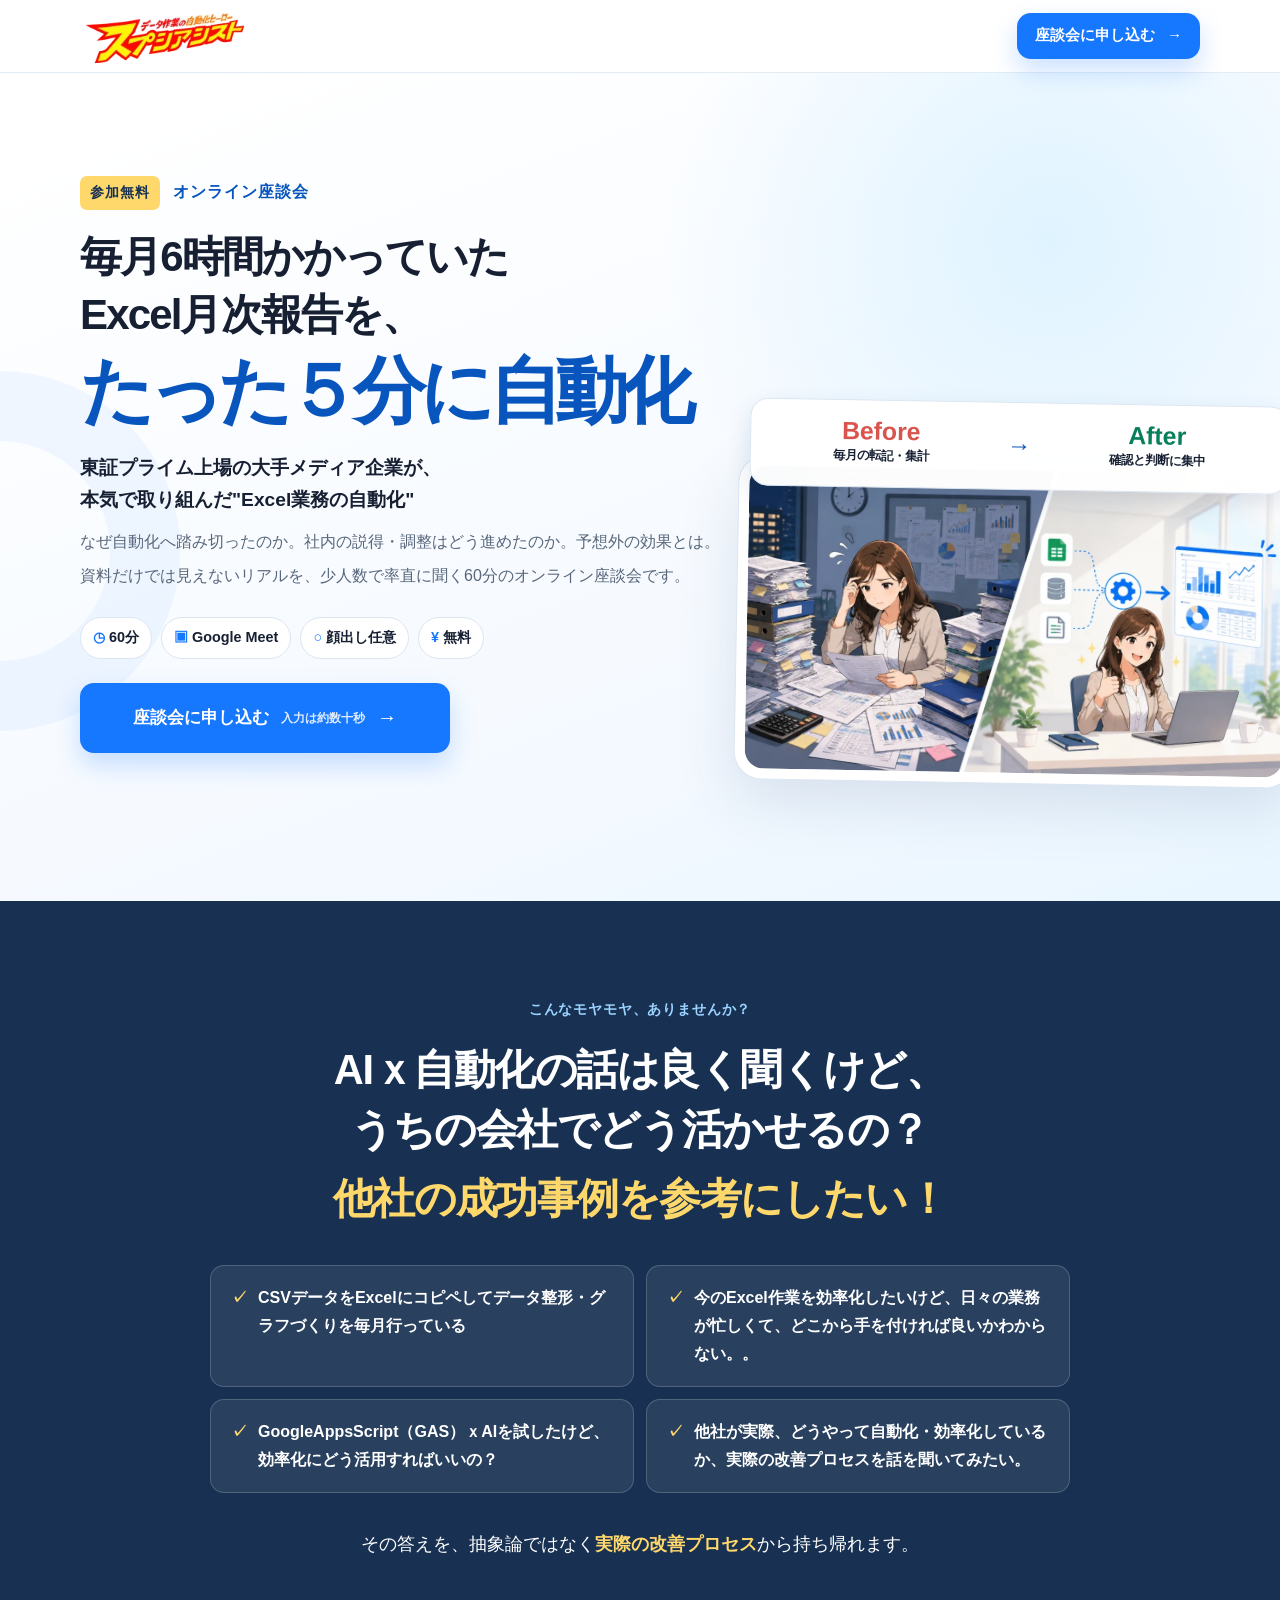
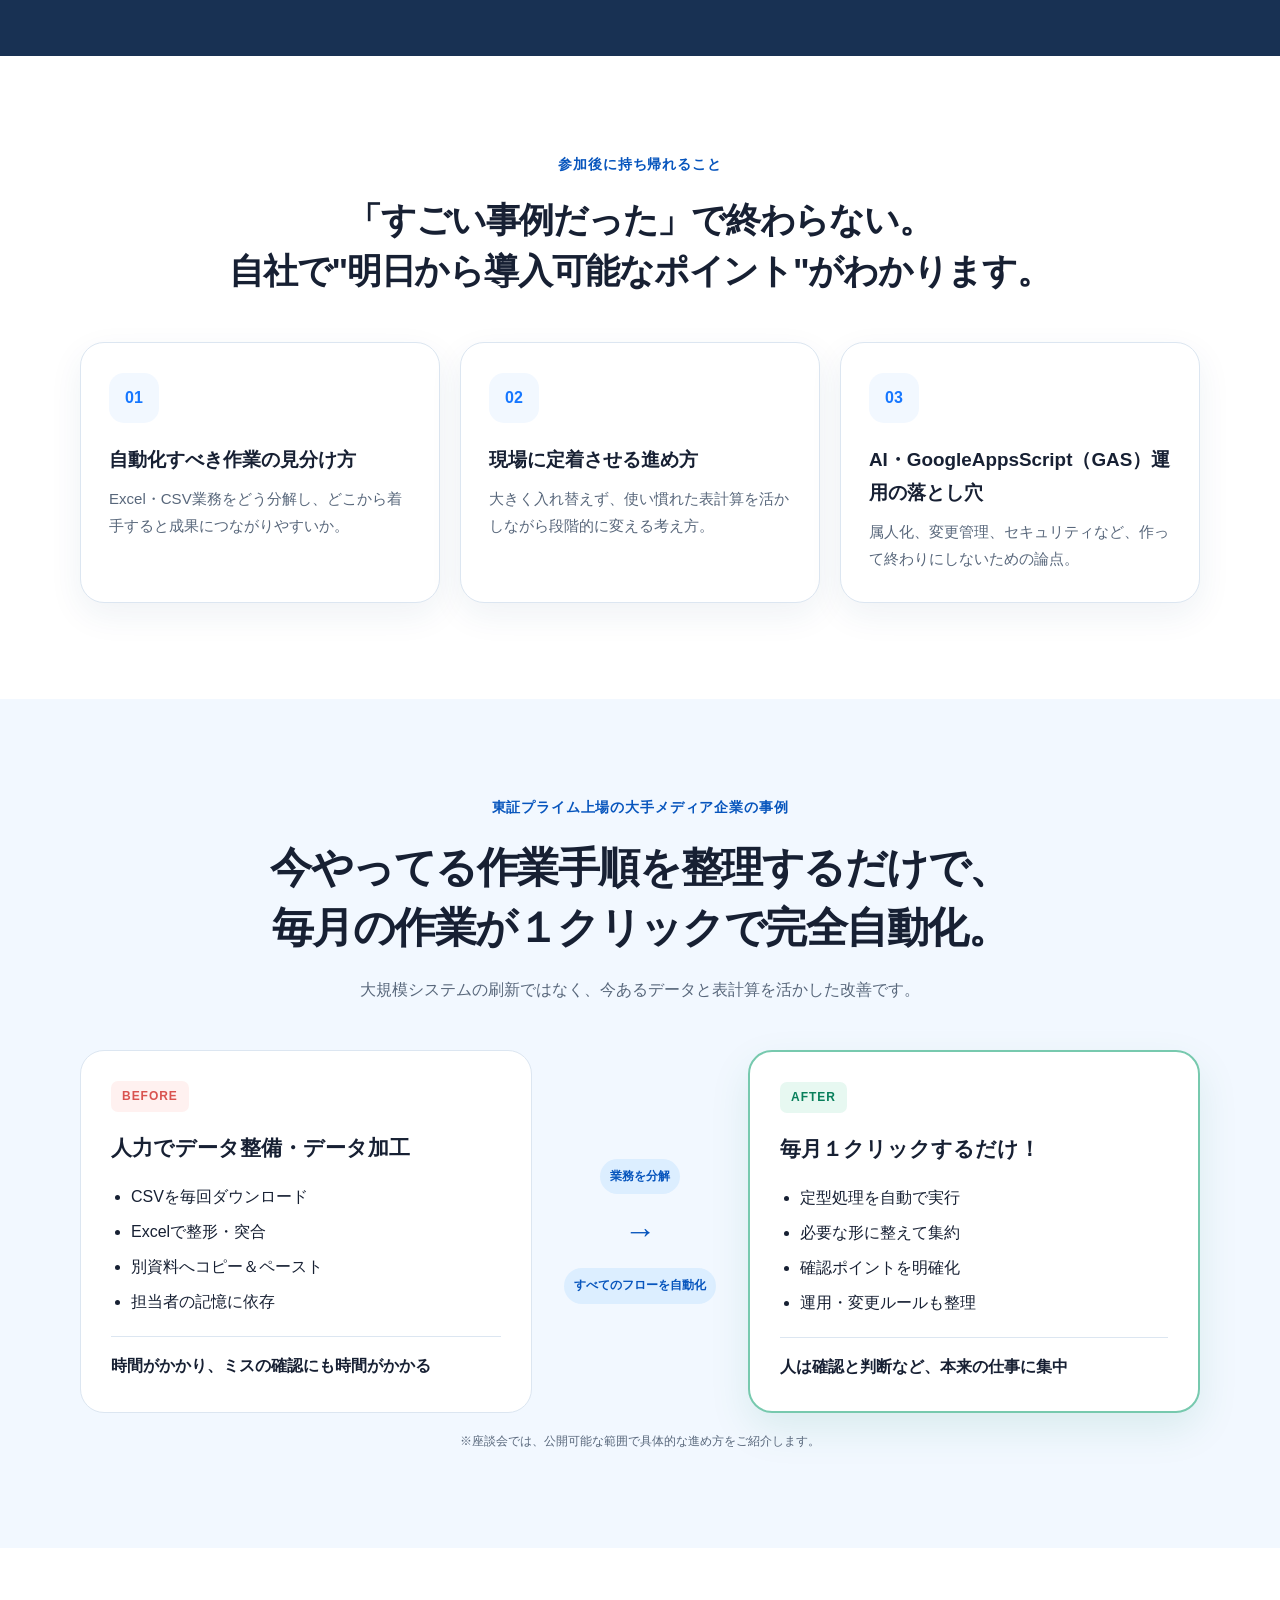
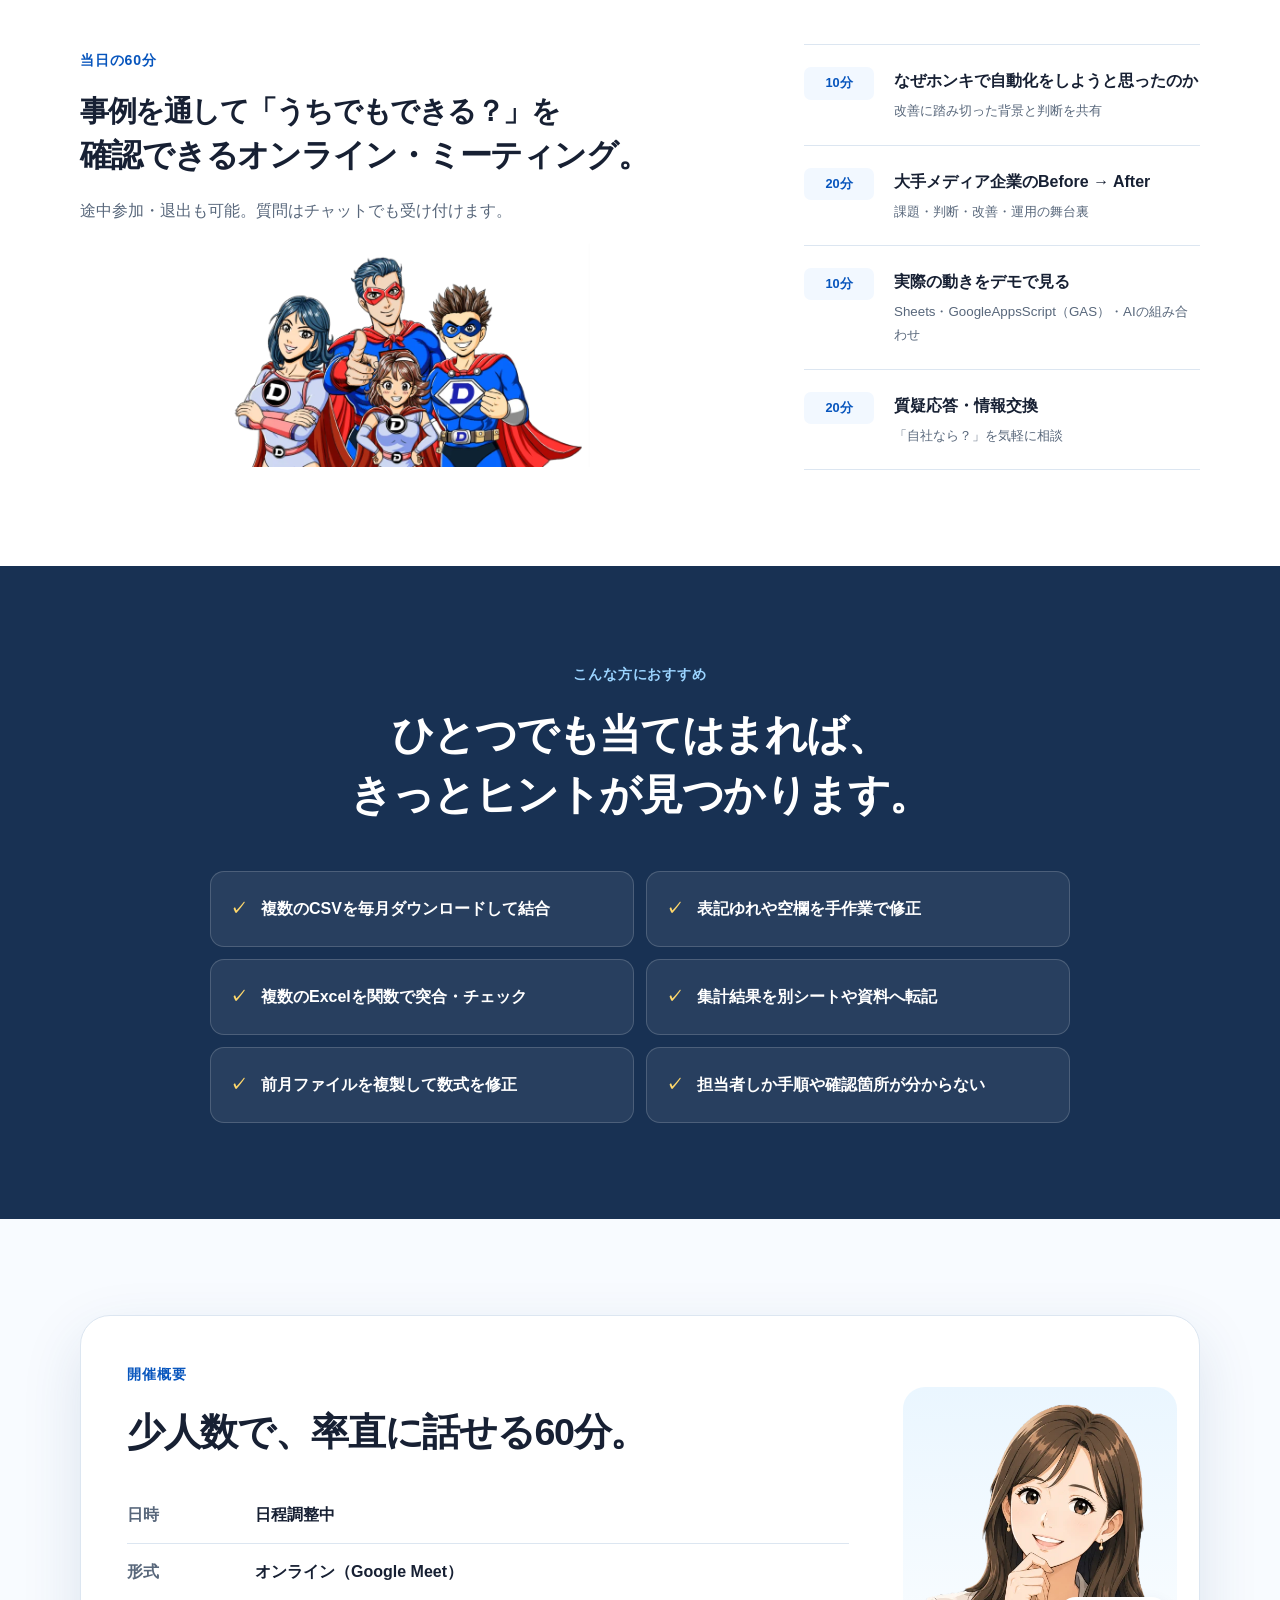
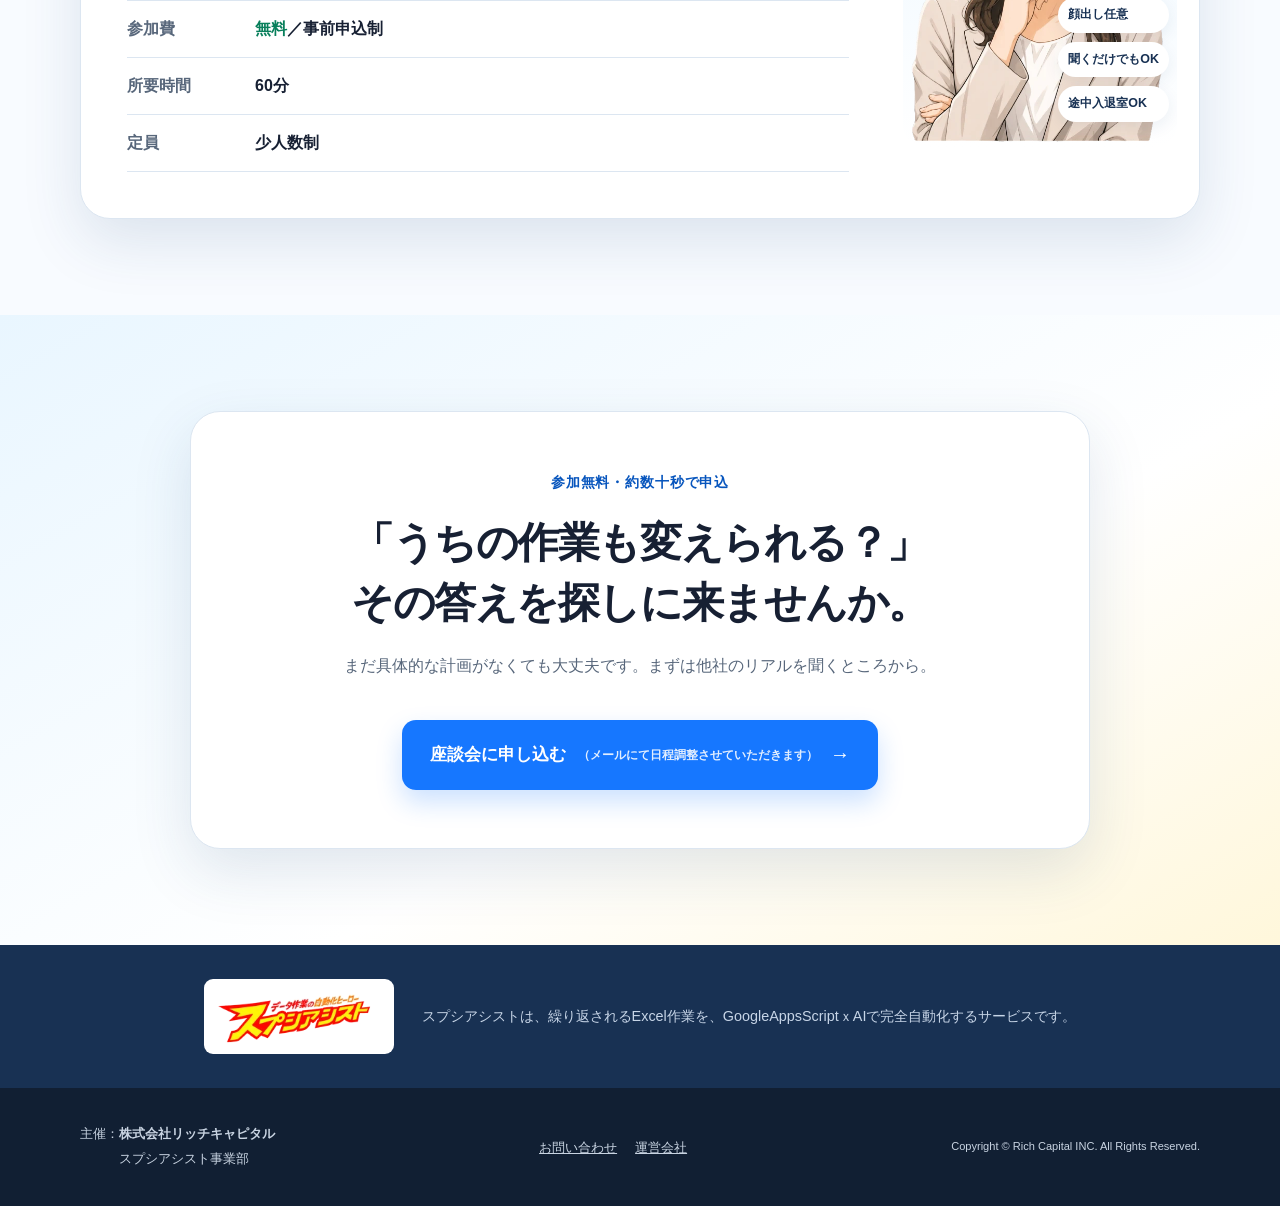
==== index.html @ a5cdf379 "Enlarge hero comparison illustration" ====
<!doctype html>
<html lang="ja">
<head>
  <meta charset="utf-8">
  <meta name="viewport" content="width=device-width,initial-scale=1">
  <title>Excel・CSV業務、どこまで自動化できる？｜無料オンライン座談会</title>
  <meta name="description" content="東証プライム上場の大手メディア企業の事例をもとに、Excel・CSV・Google Sheetsの手作業をどう減らしたか、成功談だけでなく検討の舞台裏まで聞ける無料オンライン座談会です。">
  <meta name="robots" content="index,follow,max-image-preview:large">
  <meta name="theme-color" content="#1677ff">
  <link rel="canonical" href="https://konddy55.github.io/supushi-roundtable-lp/">
  <link rel="icon" type="image/png" href="assets/favicon.png">
  <link rel="preload" as="image" href="assets/before-after.webp" type="image/webp" fetchpriority="high">
  <link rel="stylesheet" href="assets/css/style.css?v=20260805-6">
  <meta property="og:type" content="website">
  <meta property="og:locale" content="ja_JP">
  <meta property="og:site_name" content="スプシアシスト">
  <meta property="og:title" content="Excel・CSV業務、どこまで自動化できる？">
  <meta property="og:description" content="東証プライム上場の大手メディア企業のリアルな改善プロセスを聞く、無料オンライン座談会。">
  <meta property="og:url" content="https://konddy55.github.io/supushi-roundtable-lp/">
  <meta property="og:image" content="https://konddy55.github.io/supushi-roundtable-lp/assets/og-card.webp?v=20260804-1">
  <meta property="og:image:width" content="1200">
  <meta property="og:image:height" content="630">
  <meta property="og:image:alt" content="Excel・CSV業務の自動化について学ぶ無料オンライン座談会">
  <meta name="twitter:card" content="summary_large_image">
  <script type="application/ld+json">{"@context":"https://schema.org","@type":"WebPage","name":"Excel・CSV業務、どこまで自動化できる？ 無料オンライン座談会","description":"東証プライム上場の大手メディア企業の事例から、現場のデータ業務改善を学ぶオンライン座談会","url":"https://konddy55.github.io/supushi-roundtable-lp/","inLanguage":"ja","publisher":{"@type":"Organization","name":"株式会社リッチキャピタル"}}</script>
</head>
<body>
  <a class="skip-link" href="#main">本文へ移動</a>
  <header class="site-header" aria-label="サイトヘッダー">
    <div class="container header-inner">
      <a class="brand" href="https://www.richcapital.tokyo/assist" target="_blank" rel="noopener" aria-label="スプシアシスト公式サイトへ"><img src="assets/supushiassist-logo.webp" width="240" height="79" alt="スプシアシスト"></a>
      <a class="button button-small js-apply" href="#apply" data-cta-location="header">座談会に申し込む <span aria-hidden="true">→</span></a>
    </div>
  </header>

  <main id="main">
    <section class="hero" id="top">
      <div class="container hero-grid">
        <div class="hero-copy">
          <p class="kicker"><span>参加無料</span> オンライン座談会</p>
          <h1><span class="hero-title-top"><span>毎月6時間かかっていた</span><span>Excel月次報告を、</span></span><em>たった５分に自動化</em></h1>
          <p class="hero-lead">東証プライム上場の大手メディア企業が、本気で取り組んだ&quot;Excel業務の自動化&quot;</p>
          <p class="hero-note"><span>なぜ自動化へ踏み切ったのか。社内の説得・調整はどう進めたのか。予想外の効果とは。</span><span>資料だけでは見えないリアルを、少人数で率直に聞く60分のオンライン座談会です。</span></p>
          <ul class="fact-list" aria-label="開催情報">
            <li><span aria-hidden="true">◷</span> 60分</li>
            <li><span aria-hidden="true">▣</span> Google Meet</li>
            <li><span aria-hidden="true">○</span> 顔出し任意</li>
            <li><span aria-hidden="true">¥</span> 無料</li>
          </ul>
          <a class="button button-primary button-hero js-apply" href="#apply" data-cta-location="hero"><span>座談会に申し込む</span><small>入力は約数十秒</small><b aria-hidden="true">→</b></a>
        </div>
        <div class="hero-visual" aria-label="手作業から自動化への変化">
          <figure class="visual-card">
            <figcaption><span class="comparison-side before"><b>Before</b><small>毎月の転記・集計</small></span><strong class="comparison-arrow" aria-hidden="true">→</strong><span class="comparison-side after"><b>After</b><small>確認と判断に集中</small></span></figcaption>
            <img src="assets/before-after.webp" width="1200" height="676" alt="大量の手作業から、自動化された落ち着いた業務環境へ変化するイメージ" fetchpriority="high">
          </figure>
        </div>
      </div>
    </section>

    <section class="section empathy" id="empathy">
      <div class="container narrow reveal">
        <p class="section-label">こんなモヤモヤ、ありませんか？</p>
        <h2><span class="heading-line">AIｘ自動化の話は良く聞くけど、</span><span class="heading-line">うちの会社でどう活かせるの？</span><span class="heading-line emphasis-line">他社の成功事例を参考にしたい！</span></h2>
        <div class="pain-list">
          <p><span aria-hidden="true">✓</span> CSVデータをExcelにコピペしてデータ整形・グラフづくりを毎月行っている</p>
          <p><span aria-hidden="true">✓</span> 今のExcel作業を効率化したいけど、日々の業務が忙しくて、どこから手を付ければ良いかわからない。。</p>
          <p><span aria-hidden="true">✓</span> GoogleAppsScript（GAS）ｘAIを試したけど、効率化にどう活用すればいいの？</p>
          <p><span aria-hidden="true">✓</span> 他社が実際、どうやって自動化・効率化しているか、実際の改善プロセスを話を聞いてみたい。</p>
        </div>
        <p class="bridge">その答えを、抽象論ではなく<br class="mobile-only"><strong>実際の改善プロセス</strong>から持ち帰れます。</p>
      </div>
    </section>

    <section class="section takeaway" id="takeaway">
      <div class="container">
        <div class="section-head reveal">
          <p class="section-label">参加後に持ち帰れること</p>
          <h2><span class="heading-line">「すごい事例だった」で終わらない。</span><span class="heading-line">自社で&quot;明日から導入可能なポイント&quot;がわかります。</span></h2>
        </div>
        <div class="card-grid">
          <article class="info-card reveal"><span class="card-icon" aria-hidden="true">01</span><h3>自動化すべき作業の見分け方</h3><p>Excel・CSV業務をどう分解し、どこから着手すると成果につながりやすいか。</p></article>
          <article class="info-card reveal"><span class="card-icon" aria-hidden="true">02</span><h3>現場に定着させる進め方</h3><p>大きく入れ替えず、使い慣れた表計算を活かしながら段階的に変える考え方。</p></article>
          <article class="info-card reveal"><span class="card-icon" aria-hidden="true">03</span><h3>AI・GoogleAppsScript（GAS）運用の落とし穴</h3><p>属人化、変更管理、セキュリティなど、作って終わりにしないための論点。</p></article>
        </div>
      </div>
    </section>

    <section class="section case-section" id="case">
      <div class="container">
        <div class="section-head reveal">
          <p class="section-label">東証プライム上場の大手メディア企業の事例</p>
          <h2><span class="heading-line">今やってる作業手順を整理するだけで、</span><span class="heading-line">毎月の作業が１クリックで完全自動化。</span></h2>
          <p>大規模システムの刷新ではなく、今あるデータと表計算を活かした改善です。</p>
        </div>
        <div class="transformation reveal">
          <article class="state before"><div class="state-tag">BEFORE</div><h3>人力でデータ整備・データ加工</h3><ul><li>CSVを毎回ダウンロード</li><li>Excelで整形・突合</li><li>別資料へコピー＆ペースト</li><li>担当者の記憶に依存</li></ul><p>時間がかかり、ミスの確認にも時間がかかる</p></article>
          <div class="change-arrow" aria-label="改善のプロセス"><span>業務を分解</span><b aria-hidden="true">→</b><span>すべてのフローを自動化</span></div>
          <article class="state after"><div class="state-tag">AFTER</div><h3>毎月１クリックするだけ！</h3><ul><li>定型処理を自動で実行</li><li>必要な形に整えて集約</li><li>確認ポイントを明確化</li><li>運用・変更ルールも整理</li></ul><p>人は確認と判断など、本来の仕事に集中</p></article>
        </div>
        <p class="disclaimer">※座談会では、公開可能な範囲で具体的な進め方をご紹介します。</p>
      </div>
    </section>

    <section class="section program" id="program">
      <div class="container program-grid">
        <div class="reveal"><p class="section-label">当日の60分</p><h2><span class="heading-line program-heading-main">事例を通して「うちでもできる？」を</span><span class="heading-line">確認できるオンライン・ミーティング。</span></h2><p>途中参加・退出も可能。質問はチャットでも受け付けます。</p><img class="family" src="assets/supushi-family.webp" width="780" height="485" loading="lazy" alt="スプシアシストの親しみやすいキャラクターたち"></div>
        <ol class="agenda-list reveal">
          <li><span>10分</span><div><strong>なぜホンキで自動化をしようと思ったのか</strong><small>改善に踏み切った背景と判断を共有</small></div></li>
          <li><span>20分</span><div><strong>大手メディア企業のBefore → After</strong><small>課題・判断・改善・運用の舞台裏</small></div></li>
          <li><span>10分</span><div><strong>実際の動きをデモで見る</strong><small>Sheets・GoogleAppsScript（GAS）・AIの組み合わせ</small></div></li>
          <li><span>20分</span><div><strong>質疑応答・情報交換</strong><small>「自社なら？」を気軽に相談</small></div></li>
        </ol>
      </div>
    </section>

    <section class="section fit" id="fit">
      <div class="container narrow">
        <div class="section-head reveal"><p class="section-label">こんな方におすすめ</p><h2><span class="heading-line">ひとつでも当てはまれば、</span><span class="heading-line">きっとヒントが見つかります。</span></h2></div>
        <div class="fit-grid reveal"><p>複数のCSVを毎月ダウンロードして結合</p><p>表記ゆれや空欄を手作業で修正</p><p>複数のExcelを関数で突合・チェック</p><p>集計結果を別シートや資料へ転記</p><p>前月ファイルを複製して数式を修正</p><p>担当者しか手順や確認箇所が分からない</p></div>
      </div>
    </section>

    <section class="section event" id="event">
      <div class="container event-card reveal">
        <div class="event-copy"><p class="section-label">開催概要</p><h2>少人数で、率直に話せる60分。</h2><dl><div><dt>日時</dt><dd data-event="date">日程調整中</dd></div><div><dt>形式</dt><dd>オンライン（Google Meet）</dd></div><div><dt>参加費</dt><dd><strong>無料</strong>／事前申込制</dd></div><div><dt>所要時間</dt><dd>60分</dd></div><div><dt>定員</dt><dd data-event="capacity">少人数制</dd></div></dl></div>
        <div class="event-side"><img src="assets/smilekirei.webp" width="520" height="695" loading="lazy" alt="オンライン座談会への参加を検討する笑顔の女性"><ul><li>顔出し任意</li><li>聞くだけでもOK</li><li>途中入退室OK</li></ul></div>
      </div>
    </section>

    <section class="section final-cta" id="apply">
      <div class="container cta-panel reveal">
        <p class="section-label">参加無料・約数十秒で申込</p>
        <h2><span class="heading-line">「うちの作業も変えられる？」</span><span class="heading-line">その答えを探しに来ませんか。</span></h2>
        <p>まだ具体的な計画がなくても大丈夫です。まずは他社のリアルを聞くところから。</p>
        <a class="button button-primary button-final js-apply" href="#event" data-cta-location="final"><span>座談会に申し込む</span><small>（メールにて日程調整させていただきます）</small><b aria-hidden="true">→</b></a>
      </div>
    </section>

    <section class="service-note" aria-label="主催サービスについて"><div class="container service-inner"><a href="https://www.richcapital.tokyo/assist" target="_blank" rel="noopener" aria-label="スプシアシスト公式サイトへ"><img src="assets/supushiassist-logo.webp" width="240" height="79" loading="lazy" alt="スプシアシスト"></a><p>スプシアシストは、繰り返されるExcel作業を、GoogleAppsScriptｘAIで完全自動化するサービスです。</p></div></section>
  </main>

  <footer><div class="container footer-inner"><div class="footer-organizer"><span>主催：</span><div><strong>株式会社リッチキャピタル</strong><p>スプシアシスト事業部</p></div></div><nav aria-label="フッターナビ"><a data-contact-link href="https://docs.google.com/forms/d/e/1FAIpQLSc2X0_Ztzv2F8dMnaA498glJMkktIexL2oUAbz-jWMz8BQY6w/viewform" target="_blank" rel="noopener">お問い合わせ</a><a data-website-link href="https://www.richcapital.tokyo/" target="_blank" rel="noopener">運営会社</a></nav><small>Copyright © Rich Capital INC. All Rights Reserved.</small></div></footer>
  <div class="mobile-cta" data-mobile-cta><a class="button button-primary js-apply" href="#apply" data-cta-location="mobile"><span>無料で申し込む</span><small>約数十秒</small><b aria-hidden="true">→</b></a></div>
  <noscript><p class="noscript">JavaScriptが無効でも閲覧できます。申込先はページ末尾のボタンをご利用ください。</p></noscript>
  <script src="assets/js/config.js"></script>
  <script src="assets/js/main.js" defer></script>
</body>
</html>
---- assets/css/style.css ----
:root{--blue:#1677ff;--blue-d:#0755bd;--navy:#183153;--ink:#172033;--muted:#58677b;--pale:#f2f8ff;--cyan:#dff3ff;--yellow:#ffd86b;--red:#d9534f;--green:#087f5b;--line:#dce6f1;--white:#fff;--shadow:0 22px 60px rgba(31,66,113,.13);--radius:24px;--max:1120px}
*,*::before,*::after{box-sizing:border-box}
html{scroll-behavior:smooth;scroll-padding-top:82px}
body{margin:0;color:var(--ink);background:var(--white);font-family:-apple-system,BlinkMacSystemFont,"Noto Sans JP","Yu Gothic",Meiryo,sans-serif;line-height:1.75;line-break:strict;overflow-wrap:break-word;-webkit-font-smoothing:antialiased}
img{display:block;max-width:100%;height:auto}a{color:inherit}button,a{-webkit-tap-highlight-color:transparent}
.container{width:min(calc(100% - 40px),var(--max));margin-inline:auto}.narrow{max-width:860px}.section{padding:96px 0}.mobile-only{display:none}
.skip-link{position:fixed;top:8px;left:8px;z-index:1000;transform:translateY(-150%);padding:10px 16px;background:var(--navy);color:#fff;border-radius:8px}.skip-link:focus{transform:none}
.site-header{position:sticky;top:0;z-index:50;background:rgba(255,255,255,.92);border-bottom:1px solid rgba(220,230,241,.8);backdrop-filter:blur(14px)}
.header-inner{height:72px;display:flex;align-items:center;justify-content:space-between;gap:24px}.brand img{width:180px}.button{display:inline-flex;align-items:center;justify-content:center;gap:12px;min-height:58px;padding:10px 28px;border:0;border-radius:14px;background:var(--blue);color:#fff;font-weight:800;text-align:center;text-decoration:none;box-shadow:0 12px 26px rgba(22,119,255,.22);transition:transform .2s,background .2s,box-shadow .2s}.button:hover{transform:translateY(-2px);background:var(--blue-d);box-shadow:0 16px 30px rgba(22,119,255,.3)}.button:focus-visible,a:focus-visible{outline:3px solid var(--yellow);outline-offset:3px}.button-small{min-height:46px;padding:8px 18px;font-size:.92rem}.button small{font-size:.72rem;font-weight:600;opacity:.88}.button b{font-size:1.25rem}
.hero{position:relative;overflow:hidden;min-height:calc(100svh - 72px);padding:72px 0 64px;background:radial-gradient(circle at 82% 20%,#dff3ff 0,transparent 31%),linear-gradient(160deg,#fff 5%,#f4f9ff 72%,#e9f6ff)}.hero::before{content:"";position:absolute;width:360px;height:360px;left:-180px;top:36%;border:70px solid rgba(22,119,255,.05);border-radius:50%}.hero-grid{display:grid;grid-template-columns:1.04fr .96fr;align-items:center;gap:58px}.hero-copy{position:relative;z-index:2}.kicker,.section-label{margin:0 0 18px;color:var(--blue-d);font-weight:850;letter-spacing:.06em}.kicker span{display:inline-block;margin-right:8px;padding:5px 10px;border-radius:7px;background:var(--yellow);color:var(--navy);font-size:.86rem}.hero h1{margin:0 0 20px;font-size:clamp(2.55rem,5.3vw,4.75rem);line-height:1.14;letter-spacing:-.055em}.hero h1 em{color:var(--blue-d);font-style:normal}.hero-lead{margin:0 0 12px;font-size:clamp(1.15rem,2vw,1.45rem);line-height:1.55;font-weight:800}.hero-note{max-width:640px;margin:0;color:var(--muted);font-size:1rem}.fact-list{display:flex;flex-wrap:wrap;gap:9px;margin:26px 0 24px;padding:0;list-style:none}.fact-list li{padding:7px 12px;border:1px solid var(--line);border-radius:999px;background:#fff;font-size:.9rem;font-weight:750}.fact-list span{color:var(--blue);font-weight:900}.button-hero,.button-final{flex-wrap:wrap;min-width:min(100%,370px);min-height:70px}.button-hero span,.button-final span{font-size:1.08rem}.reassurance{margin:12px 0 0;color:var(--muted);font-size:.8rem}.hero-visual{position:relative}.visual-card{margin:0;padding:12px;background:#fff;border:1px solid var(--line);border-radius:28px;box-shadow:var(--shadow);transform:rotate(1deg)}.visual-card img{aspect-ratio:16/9;object-fit:cover;border-radius:19px}.visual-card figcaption{display:flex;align-items:center;justify-content:center;gap:10px;flex-wrap:wrap;padding:13px 8px 5px;font-size:.82rem;font-weight:800}.visual-card figcaption span{color:var(--red)}.visual-card figcaption .after{color:var(--green)}.talk-bubble{position:absolute;right:-14px;top:-33px;padding:14px 18px;border:2px solid var(--navy);border-radius:18px 18px 4px 18px;background:var(--yellow);color:var(--navy);font-weight:900;line-height:1.45;transform:rotate(-2deg)}.scroll-cue{position:absolute;bottom:20px;left:50%;transform:translateX(-50%);color:var(--muted);font-size:.8rem;text-decoration:none}.scroll-cue span{margin-left:7px;color:var(--blue)}
.section-head{text-align:center;max-width:850px;margin:0 auto 46px}.section-label{text-transform:none;font-size:.88rem}.section h2{margin:0 0 18px;font-size:clamp(1.85rem,3.8vw,3rem);line-height:1.38;letter-spacing:-.035em}.section-head>p:last-child{color:var(--muted)}.empathy{background:var(--navy);color:#fff;text-align:center}.empathy .section-label{color:#9bd4ff}.pain-list{display:grid;grid-template-columns:1fr 1fr;gap:12px;margin:36px auto}.pain-list p{display:flex;align-items:flex-start;gap:11px;margin:0;padding:18px 20px;border:1px solid rgba(255,255,255,.18);border-radius:14px;background:rgba(255,255,255,.075);font-weight:700;text-align:left}.pain-list span{color:var(--yellow)}.bridge{margin:32px 0 0;font-size:1.1rem}.bridge strong{color:var(--yellow)}
.takeaway{background:#fff}.card-grid{display:grid;grid-template-columns:repeat(3,1fr);gap:20px}.info-card{position:relative;padding:30px 28px;border:1px solid var(--line);border-radius:var(--radius);background:#fff;box-shadow:0 12px 34px rgba(31,66,113,.07)}.card-icon{display:grid;width:50px;height:50px;margin-bottom:20px;place-items:center;border-radius:15px;background:var(--pale);color:var(--blue);font-weight:900}.info-card h3{margin:0 0 10px;font-size:1.18rem}.info-card p{margin:0;color:var(--muted);font-size:.94rem}
.case-section{background:var(--pale)}.transformation{display:grid;grid-template-columns:1fr 180px 1fr;align-items:stretch;gap:18px}.state{padding:30px;border:1px solid var(--line);border-radius:var(--radius);background:#fff}.state-tag{display:inline-block;margin-bottom:18px;padding:5px 11px;border-radius:7px;background:#fff1f0;color:var(--red);font-size:.75rem;font-weight:900;letter-spacing:.08em}.state.after{border:2px solid #77c9ae;box-shadow:0 16px 40px rgba(8,127,91,.1)}.state.after .state-tag{background:#e7f8f1;color:var(--green)}.state h3{margin:0 0 16px;font-size:1.3rem}.state ul{margin:0 0 20px;padding-left:1.25em}.state li{margin:7px 0}.state>p{margin:0;padding-top:15px;border-top:1px solid var(--line);font-weight:800}.change-arrow{display:flex;flex-direction:column;align-items:center;justify-content:center;gap:9px;color:var(--blue-d);text-align:center;font-weight:800}.change-arrow b{font-size:2rem}.change-arrow span{padding:7px 10px;border-radius:999px;background:#dceeff;font-size:.78rem}.disclaimer{margin:18px 0 0;color:var(--muted);font-size:.78rem;text-align:center}
.program-grid{display:grid;grid-template-columns:.8fr 1.2fr;align-items:center;gap:64px}.program-grid p:not(.section-label){color:var(--muted)}.family{max-width:360px;margin:18px auto 0}.agenda-list{margin:0;padding:0;list-style:none}.agenda-list li{display:grid;grid-template-columns:70px 1fr;gap:20px;padding:22px 0;border-bottom:1px solid var(--line)}.agenda-list li:first-child{border-top:1px solid var(--line)}.agenda-list>li>span{align-self:start;padding:5px 6px;border-radius:7px;background:var(--pale);color:var(--blue-d);font-size:.8rem;font-weight:900;text-align:center}.agenda-list strong,.agenda-list small{display:block}.agenda-list small{margin-top:4px;color:var(--muted)}
.fit{background:var(--navy);color:#fff}.fit .section-label{color:#9bd4ff}.fit-grid{display:grid;grid-template-columns:repeat(2,1fr);gap:12px}.fit-grid p{position:relative;margin:0;padding:18px 18px 18px 50px;border:1px solid rgba(255,255,255,.17);border-radius:14px;background:rgba(255,255,255,.07);font-weight:750}.fit-grid p::before{content:"✓";position:absolute;left:19px;color:var(--yellow)}
.event{background:#f8fbff}.event-card{display:grid;grid-template-columns:1.12fr .88fr;gap:45px;align-items:center;padding:46px;border:1px solid var(--line);border-radius:30px;background:#fff;box-shadow:var(--shadow)}.event-copy dl{margin:28px 0 0}.event-copy dl div{display:grid;grid-template-columns:110px 1fr;gap:18px;padding:14px 0;border-bottom:1px solid var(--line)}.event-copy dt{color:var(--muted);font-weight:700}.event-copy dd{margin:0;font-weight:800}.event-copy dd strong{color:var(--green)}.event-side{display:grid;grid-template-columns:1fr auto;align-items:end;border-radius:22px;background:linear-gradient(#eaf6ff,#fff);overflow:hidden}.event-side img{max-height:345px;object-fit:contain}.event-side ul{margin:0 14px 24px 0;padding:0;list-style:none}.event-side li{margin:9px 0;padding:7px 10px;border-radius:999px;background:#fff;color:var(--navy);font-size:.78rem;font-weight:800;box-shadow:0 5px 16px rgba(31,66,113,.08)}
.final-cta{background:linear-gradient(150deg,#e9f6ff,#fff 60%,#fff7db);text-align:center}.cta-panel{max-width:900px;padding:58px 28px;border:1px solid var(--line);border-radius:30px;background:#fff;box-shadow:var(--shadow)}.cta-panel>p:not(.section-label):not(.reassurance){color:var(--muted)}.button-final{margin-top:24px}.service-note{padding:34px 0;background:var(--navy);color:#fff}.service-inner{display:flex;align-items:center;justify-content:center;gap:28px}.service-inner img{width:190px;padding:9px;border-radius:9px;background:#fff}.service-inner p{margin:0;color:#c7d5e7;font-size:.9rem}footer{padding:34px 0;background:#111f33;color:#c9d4e2}.footer-inner{display:flex;align-items:center;justify-content:space-between;gap:24px;font-size:.83rem}.footer-inner p{margin:2px 0}.footer-inner nav{display:flex;gap:18px}.mobile-cta{display:none}.noscript{margin:0;padding:10px;background:#fff3cd;text-align:center}
.reveal{opacity:0;transform:translateY(20px);transition:opacity .65s ease,transform .65s ease}.reveal.is-visible{opacity:1;transform:none}
@media(max-width:900px){.hero{min-height:auto;padding-top:56px}.hero-grid,.program-grid,.event-card{grid-template-columns:1fr}.hero-grid{gap:52px}.hero-copy{text-align:center}.hero-note{margin-inline:auto}.fact-list{justify-content:center}.hero-visual{max-width:680px;margin:auto}.scroll-cue{display:none}.card-grid{grid-template-columns:1fr}.transformation{grid-template-columns:1fr}.change-arrow{flex-direction:row}.program-grid{gap:30px}.family{max-width:280px}.event-side{max-width:520px;margin:auto}.event-card{padding:34px}.service-inner{flex-direction:column;text-align:center}.footer-inner{flex-wrap:wrap}}
@media(max-width:640px){html{scroll-padding-top:66px}.container{width:min(calc(100% - 24px),var(--max))}.section{padding:68px 0}.desktop-only{display:none}.mobile-only{display:block}.site-header .header-inner{height:62px}.brand img{width:146px}.site-header .button{display:none}.hero{padding:40px 0 54px}.hero h1{font-size:clamp(2.25rem,12vw,3.2rem)}.hero-lead{font-size:1.06rem}.hero-note{text-align:left}.fact-list{gap:7px}.fact-list li{padding:6px 10px;font-size:.78rem}.button-hero,.button-final{width:100%;min-width:0}.talk-bubble{right:-4px;top:-26px;padding:10px 12px;font-size:.75rem}.visual-card{padding:8px;border-radius:20px}.visual-card img{border-radius:14px}.visual-card figcaption{gap:6px;font-size:.7rem}.pain-list,.fit-grid{grid-template-columns:1fr}.pain-list p{padding:15px}.transformation{gap:12px}.state{padding:24px 20px}.change-arrow{padding:4px 0}.program-grid{text-align:center}.agenda-list{text-align:left}.agenda-list li{grid-template-columns:60px 1fr;gap:13px;padding:18px 0}.event-card{padding:25px 19px}.event-copy dl div{grid-template-columns:82px 1fr;gap:10px}.event-side{grid-template-columns:1fr}.event-side img{max-height:280px}.event-side ul{display:flex;flex-wrap:wrap;justify-content:center;margin:0;padding:12px}.event-side li{margin:4px}.cta-panel{padding:40px 18px}.footer-inner{align-items:flex-start;flex-direction:column}.mobile-cta{position:fixed;left:0;right:0;bottom:0;z-index:60;padding:9px 12px calc(9px + env(safe-area-inset-bottom));background:rgba(255,255,255,.96);border-top:1px solid var(--line);backdrop-filter:blur(12px);transform:translateY(120%);transition:transform .25s}.mobile-cta.is-active{display:block;transform:none}.mobile-cta .button{width:100%;min-height:54px}.mobile-cta .button span{font-size:1rem}body{padding-bottom:76px}}
@media(prefers-reduced-motion:reduce){html{scroll-behavior:auto}.reveal{opacity:1;transform:none;transition:none}.button,.mobile-cta{transition:none}}
@media print{.site-header,.mobile-cta,.scroll-cue{display:none}.section{padding:36px 0}.reveal{opacity:1;transform:none}}

/* Japanese line-wrap control: balance headings and avoid orphaned punctuation. */
.hero h1{text-wrap:balance}
.section h2{text-wrap:auto}
.heading-line{display:block;text-wrap:balance}
.hero-lead{max-width:620px;font-size:clamp(1.05rem,1.65vw,1.2rem);line-height:1.65;text-wrap:balance}
.hero-note,.section-head>p:last-child,.cta-panel>p{text-wrap:pretty}
.section-head{max-width:900px}
.section h2{font-size:clamp(1.75rem,3.25vw,2.65rem);line-height:1.45}
@media(max-width:900px){.hero-lead{margin-inline:auto}}
@media(max-width:640px){.hero-lead{font-size:1rem;line-height:1.7}.section h2{font-size:clamp(1.6rem,7.2vw,1.95rem)}}

/* 2026-08 copy and hero visual refinements */
.hero-title-top{display:block;font-size:.62em;line-height:1.38;letter-spacing:-.045em;color:var(--ink)}
.hero-title-top span{display:block;white-space:nowrap}
.hero h1 em{display:block;margin-top:.08em;font-size:1.08em;line-height:1.12;letter-spacing:-.085em;white-space:nowrap}
.hero-note{font-size:1rem;line-height:1.9}
.hero-note span{display:block;color:var(--muted);font-size:1rem;font-weight:400}
.hero-note span+span{margin-top:.2em}
.visual-card{position:relative;margin-top:34px;padding:10px}
.visual-card figcaption{position:absolute;z-index:3;top:-58px;left:10px;right:10px;display:grid;grid-template-columns:1fr auto 1fr;align-items:center;gap:12px;min-height:88px;padding:12px 16px;border:1px solid var(--line);border-radius:18px;background:rgba(255,255,255,.98);box-shadow:0 10px 24px rgba(31,66,113,.14)}
.comparison-side{display:flex;flex-direction:column;align-items:center;gap:2px;text-align:center}
.comparison-side b{font-size:1.55rem;line-height:1;font-weight:900}.comparison-side small{color:var(--ink);font-size:.78rem;font-weight:800;white-space:nowrap}
.comparison-side.before b{color:var(--red)}.comparison-side.after b{color:var(--green)}.comparison-arrow{color:var(--blue-d);font-size:1.5rem}
.emphasis-line{margin-top:.2em;color:var(--yellow)}
.program h2{font-size:clamp(1.65rem,2.7vw,2.25rem)}
.fit-grid p{min-height:76px;display:flex;align-items:center;line-height:1.55}
@media(max-width:640px){.hero-title-top{font-size:.58em}.hero-title-top span{white-space:normal;text-wrap:balance}.hero h1 em{font-size:.93em}.hero-note{font-size:.94rem;line-height:1.8}.hero-note span{font-size:.94rem}.visual-card{margin-top:58px}.visual-card figcaption{top:-52px;left:4px;right:4px;min-height:76px;gap:6px;padding:9px 8px}.comparison-side b{font-size:1.25rem}.comparison-side small{font-size:.67rem}.comparison-arrow{font-size:1.2rem}.program h2{font-size:1.7rem}.fit-grid p{min-height:0}}

/* 2026-08-04 content layout refinements */
.hero-lead{max-width:650px}
.takeaway .section-head{max-width:1120px}
.takeaway h2{font-size:clamp(1.55rem,2.75vw,2.25rem)}
.takeaway .heading-line{white-space:nowrap}
.program-grid{grid-template-columns:minmax(0,1.25fr) minmax(360px,.75fr);gap:64px}
.program h2{font-size:clamp(1.65rem,2.5vw,2rem)}
.program .heading-line{white-space:nowrap}
.program-heading-main{font-size:.9em;letter-spacing:-.05em}
.event-card{grid-template-columns:1.45fr .55fr;gap:30px}
.event-copy h2{font-size:clamp(1.8rem,3vw,2.35rem);white-space:nowrap}
.event-side{position:relative;display:block;min-height:360px;transform:translateX(24px)}
.event-side img{max-height:360px;margin-left:auto;object-fit:contain}
.event-side ul{position:absolute;right:8px;bottom:16px;margin:0}
@media(max-width:900px){.takeaway .heading-line,.program .heading-line,.event-copy h2{white-space:normal}.program-grid,.event-card{grid-template-columns:1fr}.event-side{max-width:520px;min-height:320px;margin:auto;transform:none}.event-side img{max-height:320px;margin:auto}.event-side ul{right:12px;bottom:12px}}
@media(max-width:640px){.takeaway h2{font-size:1.6rem}.event-copy h2{font-size:1.75rem}.event-side{min-height:300px}.event-side img{max-height:300px}}

/* 2026-08-05 readability and footer alignment */
.hero-grid{grid-template-columns:minmax(0,1.36fr) minmax(0,.64fr);gap:28px}
.hero-visual{align-self:start;width:560px;margin-top:280px;transform:translateX(-115px)}
.footer-organizer{display:grid;grid-template-columns:auto 1fr;align-items:start}
.footer-organizer p{margin-top:2px}
@media(max-width:900px){.hero-grid{grid-template-columns:1fr}.hero-visual{width:auto;margin-top:34px;transform:none}.program-heading-main{white-space:nowrap!important;font-size:.84em}}
@media(max-width:640px){.program-heading-main{white-space:normal!important;font-size:1em}.button-final small{width:100%;line-height:1.45}}
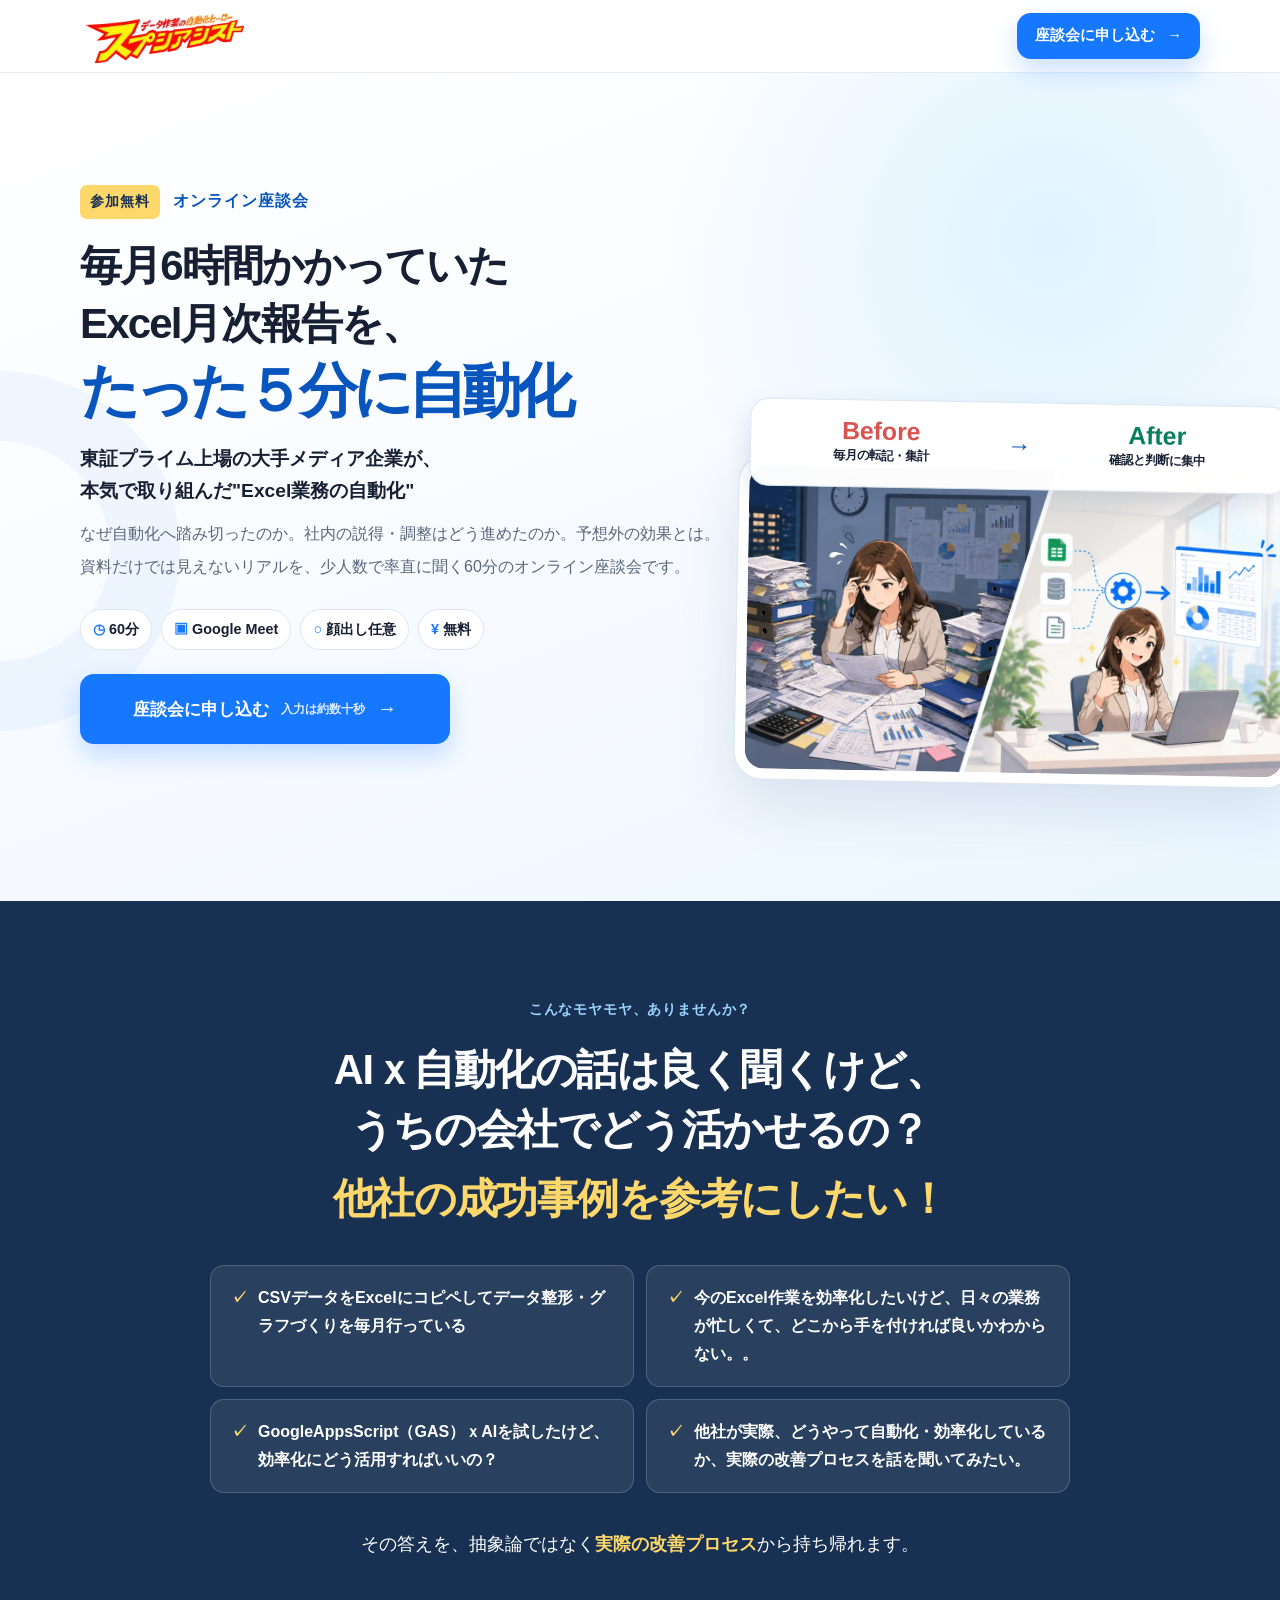
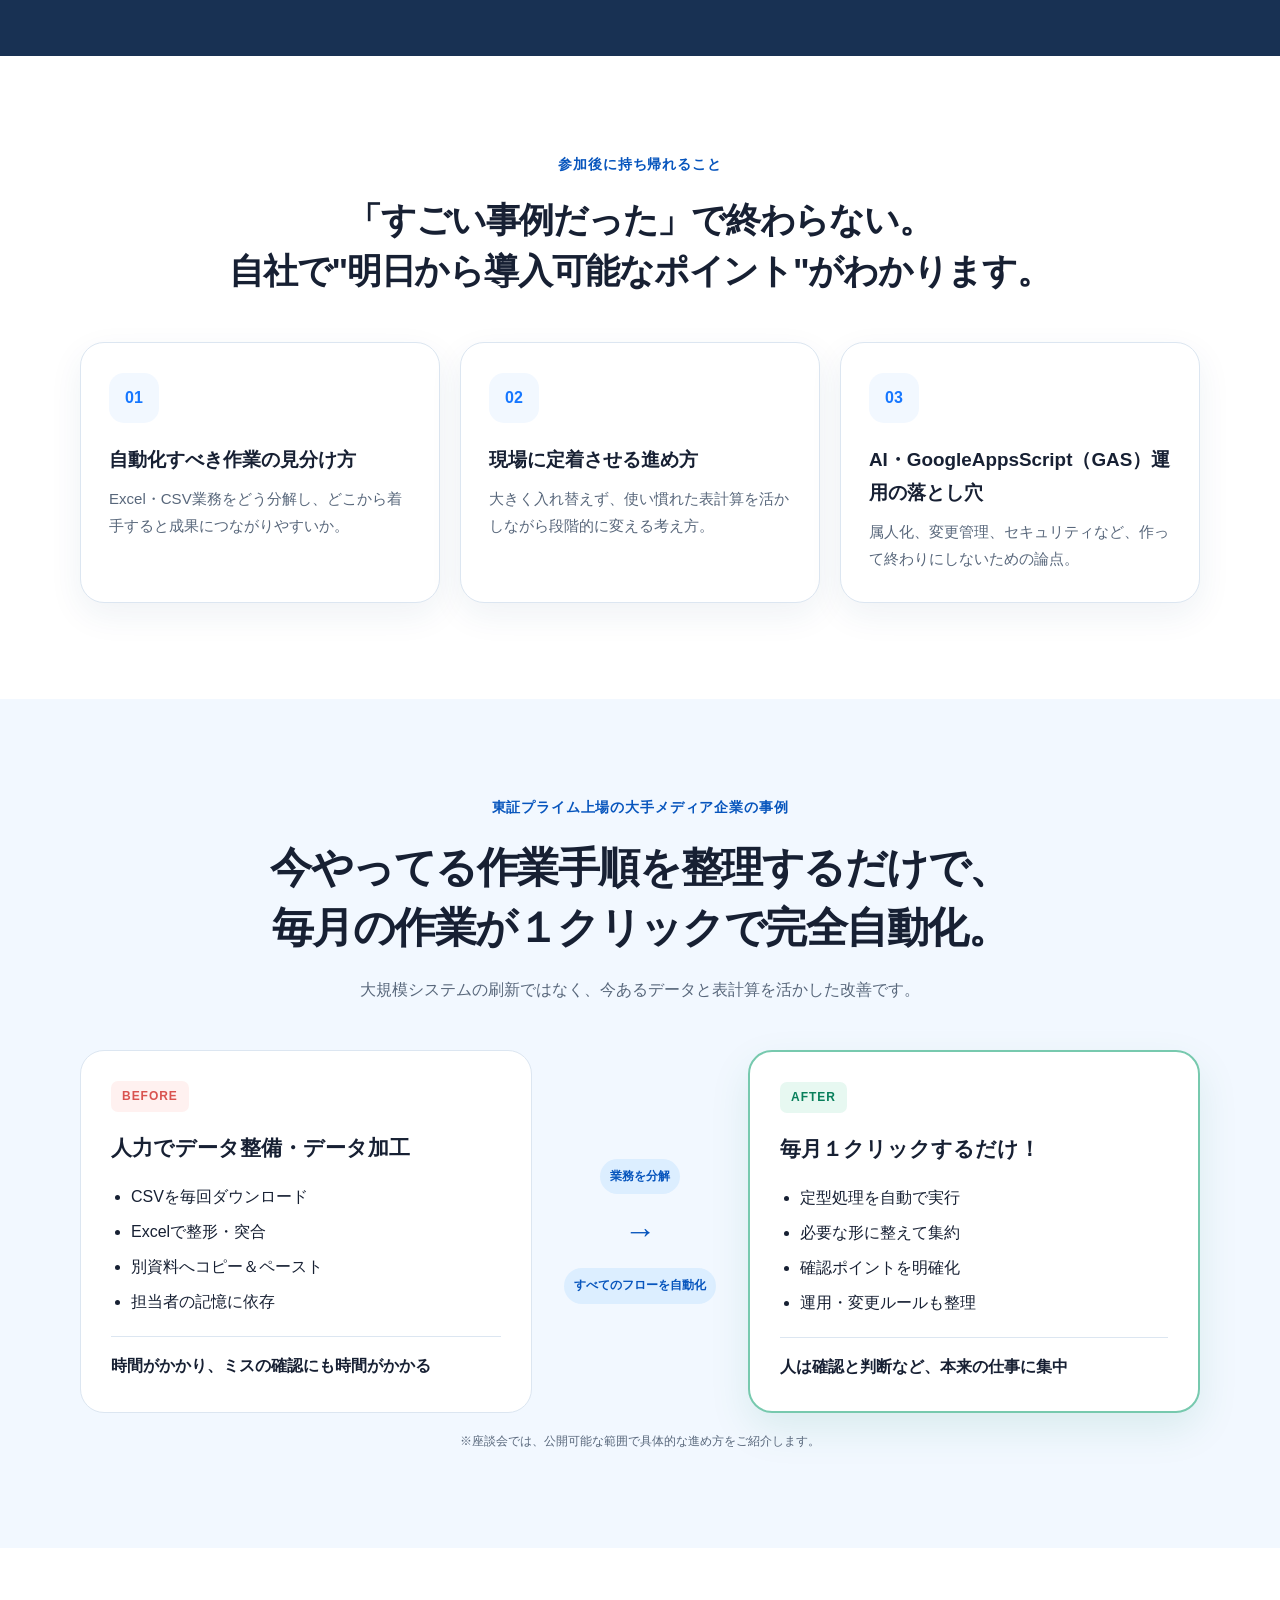
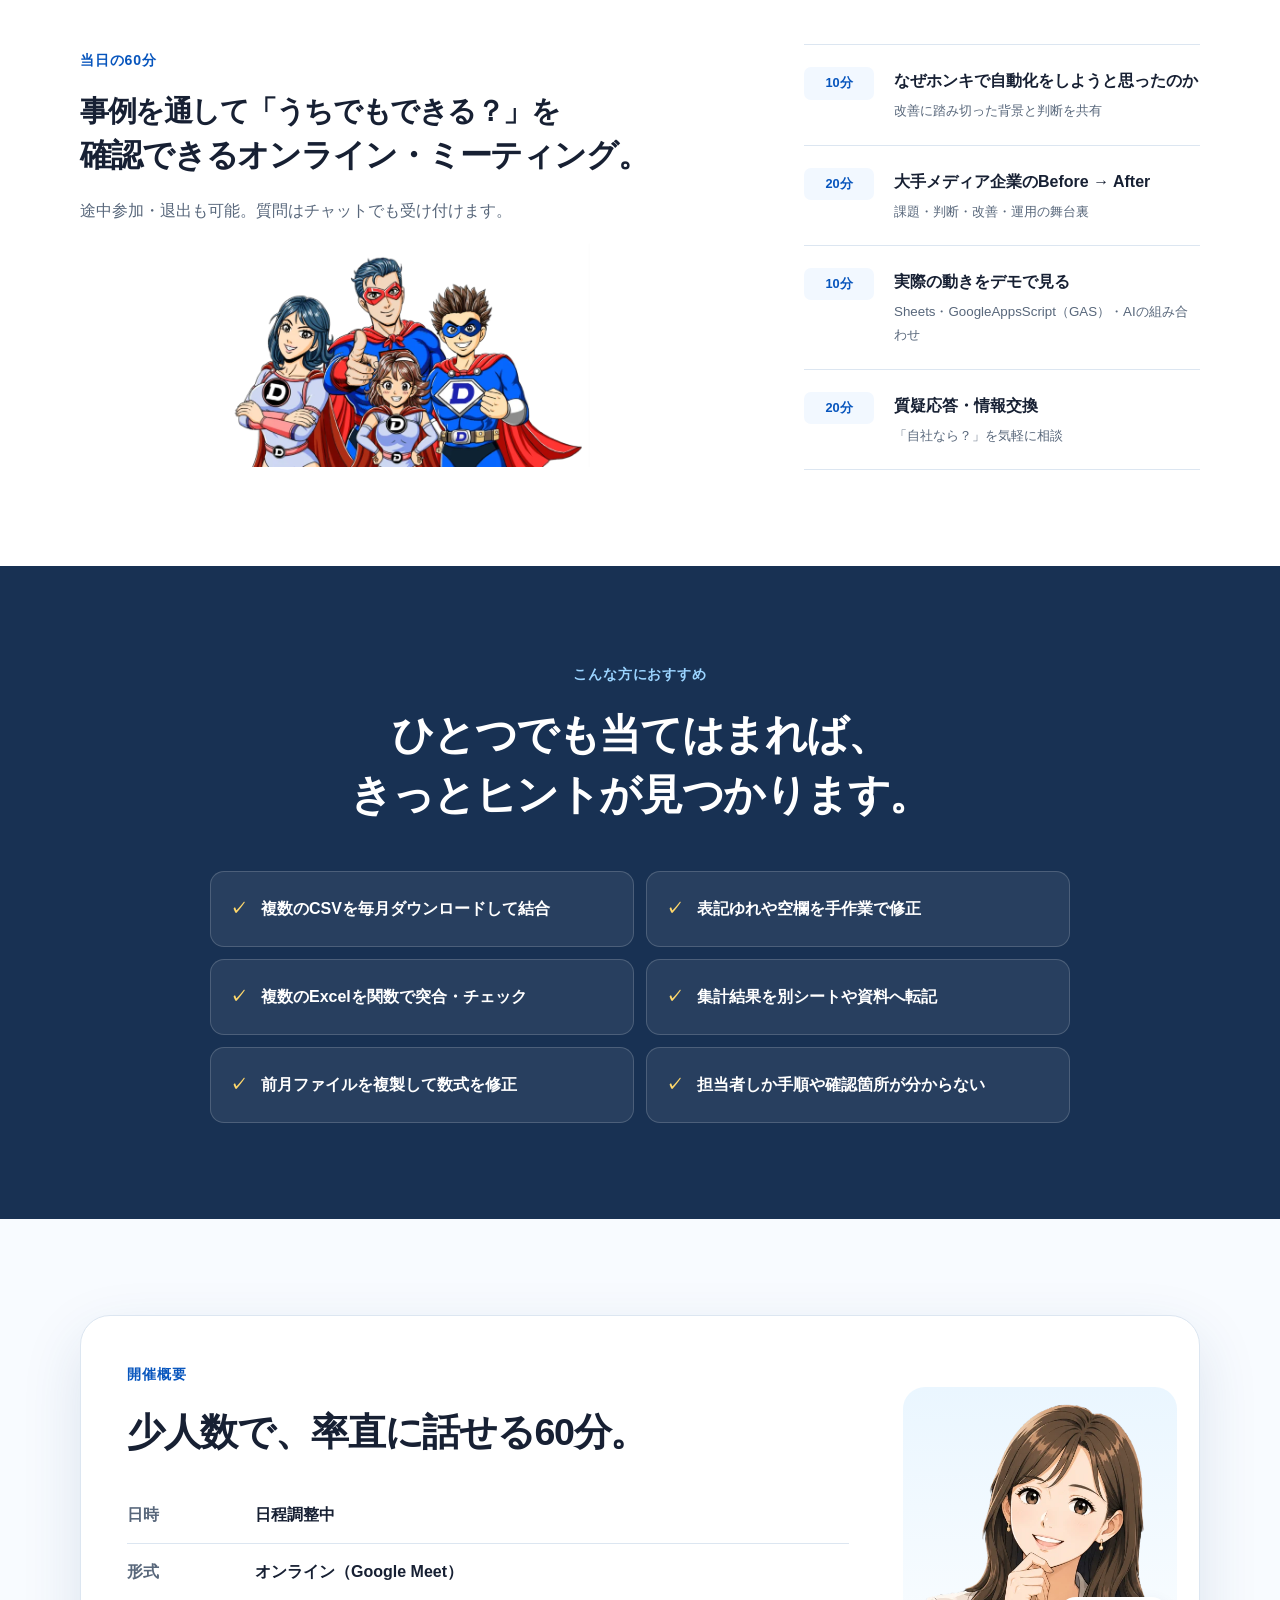
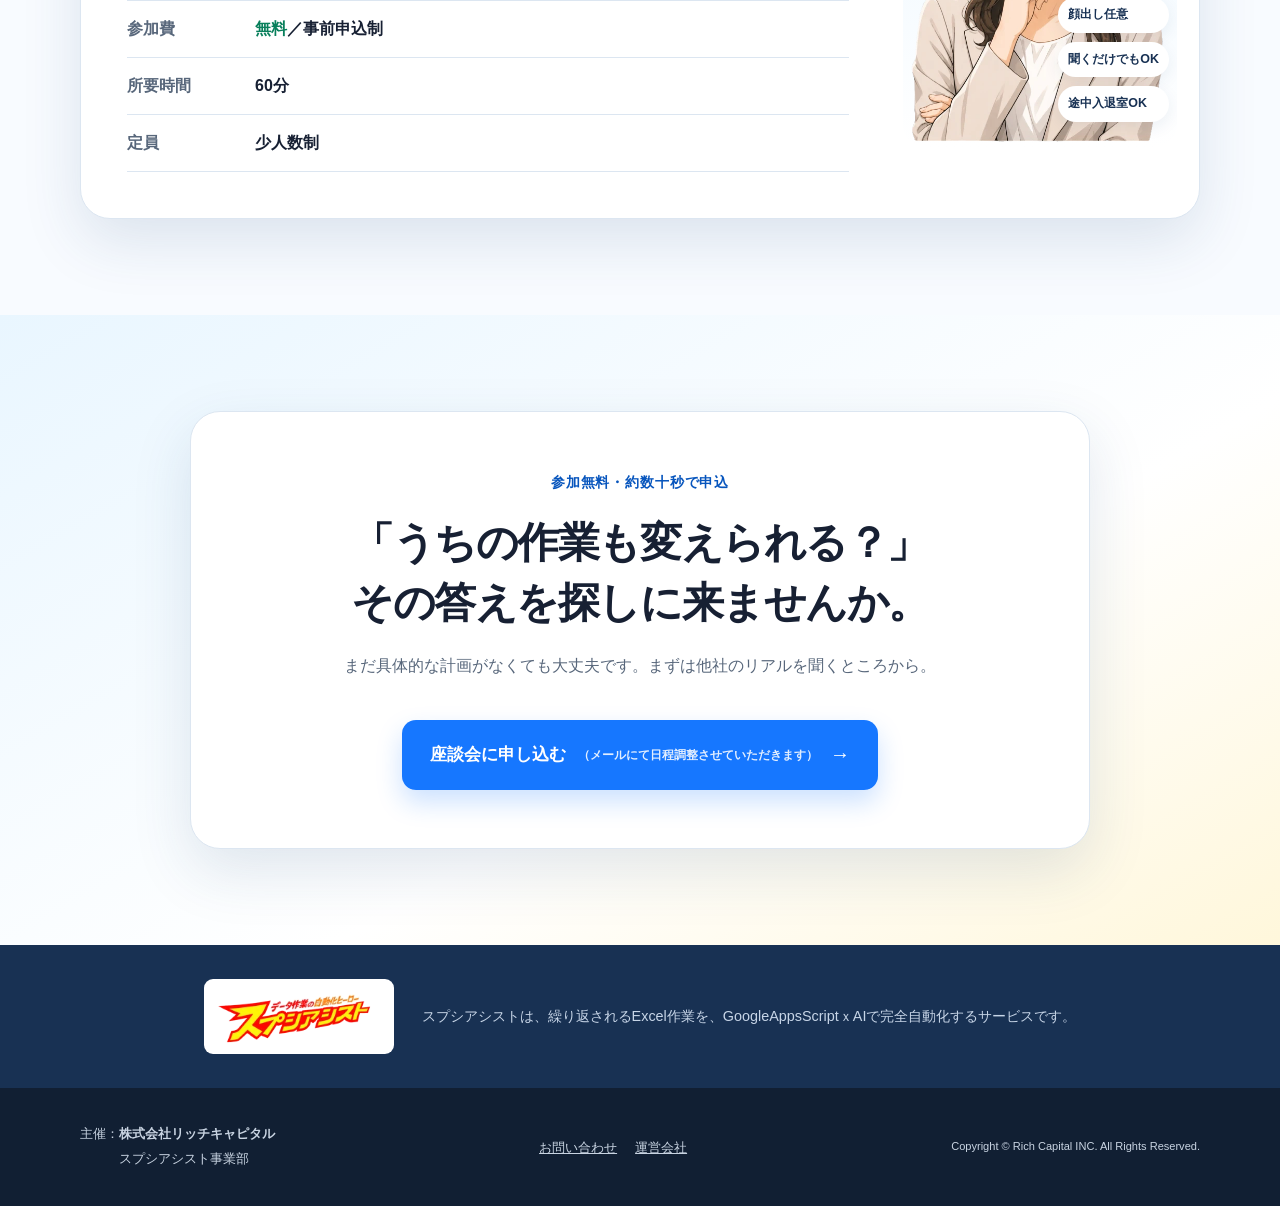
==== commit 7bf8ec13: "Reduce hero result headline size" ====
--- a/index.html
+++ b/index.html
@@ -10,7 +10,7 @@
   <link rel="canonical" href="https://konddy55.github.io/supushi-roundtable-lp/">
   <link rel="icon" type="image/png" href="assets/favicon.png">
   <link rel="preload" as="image" href="assets/before-after.webp" type="image/webp" fetchpriority="high">
-  <link rel="stylesheet" href="assets/css/style.css?v=20260805-6">
+  <link rel="stylesheet" href="assets/css/style.css?v=20260805-7">
   <meta property="og:type" content="website">
   <meta property="og:locale" content="ja_JP">
   <meta property="og:site_name" content="スプシアシスト">
--- a/assets/css/style.css
+++ b/assets/css/style.css
@@ -35,7 +35,7 @@
 /* 2026-08 copy and hero visual refinements */
 .hero-title-top{display:block;font-size:.62em;line-height:1.38;letter-spacing:-.045em;color:var(--ink)}
 .hero-title-top span{display:block;white-space:nowrap}
-.hero h1 em{display:block;margin-top:.08em;font-size:1.08em;line-height:1.12;letter-spacing:-.085em;white-space:nowrap}
+.hero h1 em{display:block;margin-top:.08em;font-size:.864em;line-height:1.12;letter-spacing:-.085em;white-space:nowrap}
 .hero-note{font-size:1rem;line-height:1.9}
 .hero-note span{display:block;color:var(--muted);font-size:1rem;font-weight:400}
 .hero-note span+span{margin-top:.2em}
@@ -47,7 +47,7 @@
 .emphasis-line{margin-top:.2em;color:var(--yellow)}
 .program h2{font-size:clamp(1.65rem,2.7vw,2.25rem)}
 .fit-grid p{min-height:76px;display:flex;align-items:center;line-height:1.55}
-@media(max-width:640px){.hero-title-top{font-size:.58em}.hero-title-top span{white-space:normal;text-wrap:balance}.hero h1 em{font-size:.93em}.hero-note{font-size:.94rem;line-height:1.8}.hero-note span{font-size:.94rem}.visual-card{margin-top:58px}.visual-card figcaption{top:-52px;left:4px;right:4px;min-height:76px;gap:6px;padding:9px 8px}.comparison-side b{font-size:1.25rem}.comparison-side small{font-size:.67rem}.comparison-arrow{font-size:1.2rem}.program h2{font-size:1.7rem}.fit-grid p{min-height:0}}
+@media(max-width:640px){.hero-title-top{font-size:.58em}.hero-title-top span{white-space:normal;text-wrap:balance}.hero h1 em{font-size:.744em}.hero-note{font-size:.94rem;line-height:1.8}.hero-note span{font-size:.94rem}.visual-card{margin-top:58px}.visual-card figcaption{top:-52px;left:4px;right:4px;min-height:76px;gap:6px;padding:9px 8px}.comparison-side b{font-size:1.25rem}.comparison-side small{font-size:.67rem}.comparison-arrow{font-size:1.2rem}.program h2{font-size:1.7rem}.fit-grid p{min-height:0}}
 
 /* 2026-08-04 content layout refinements */
 .hero-lead{max-width:650px}
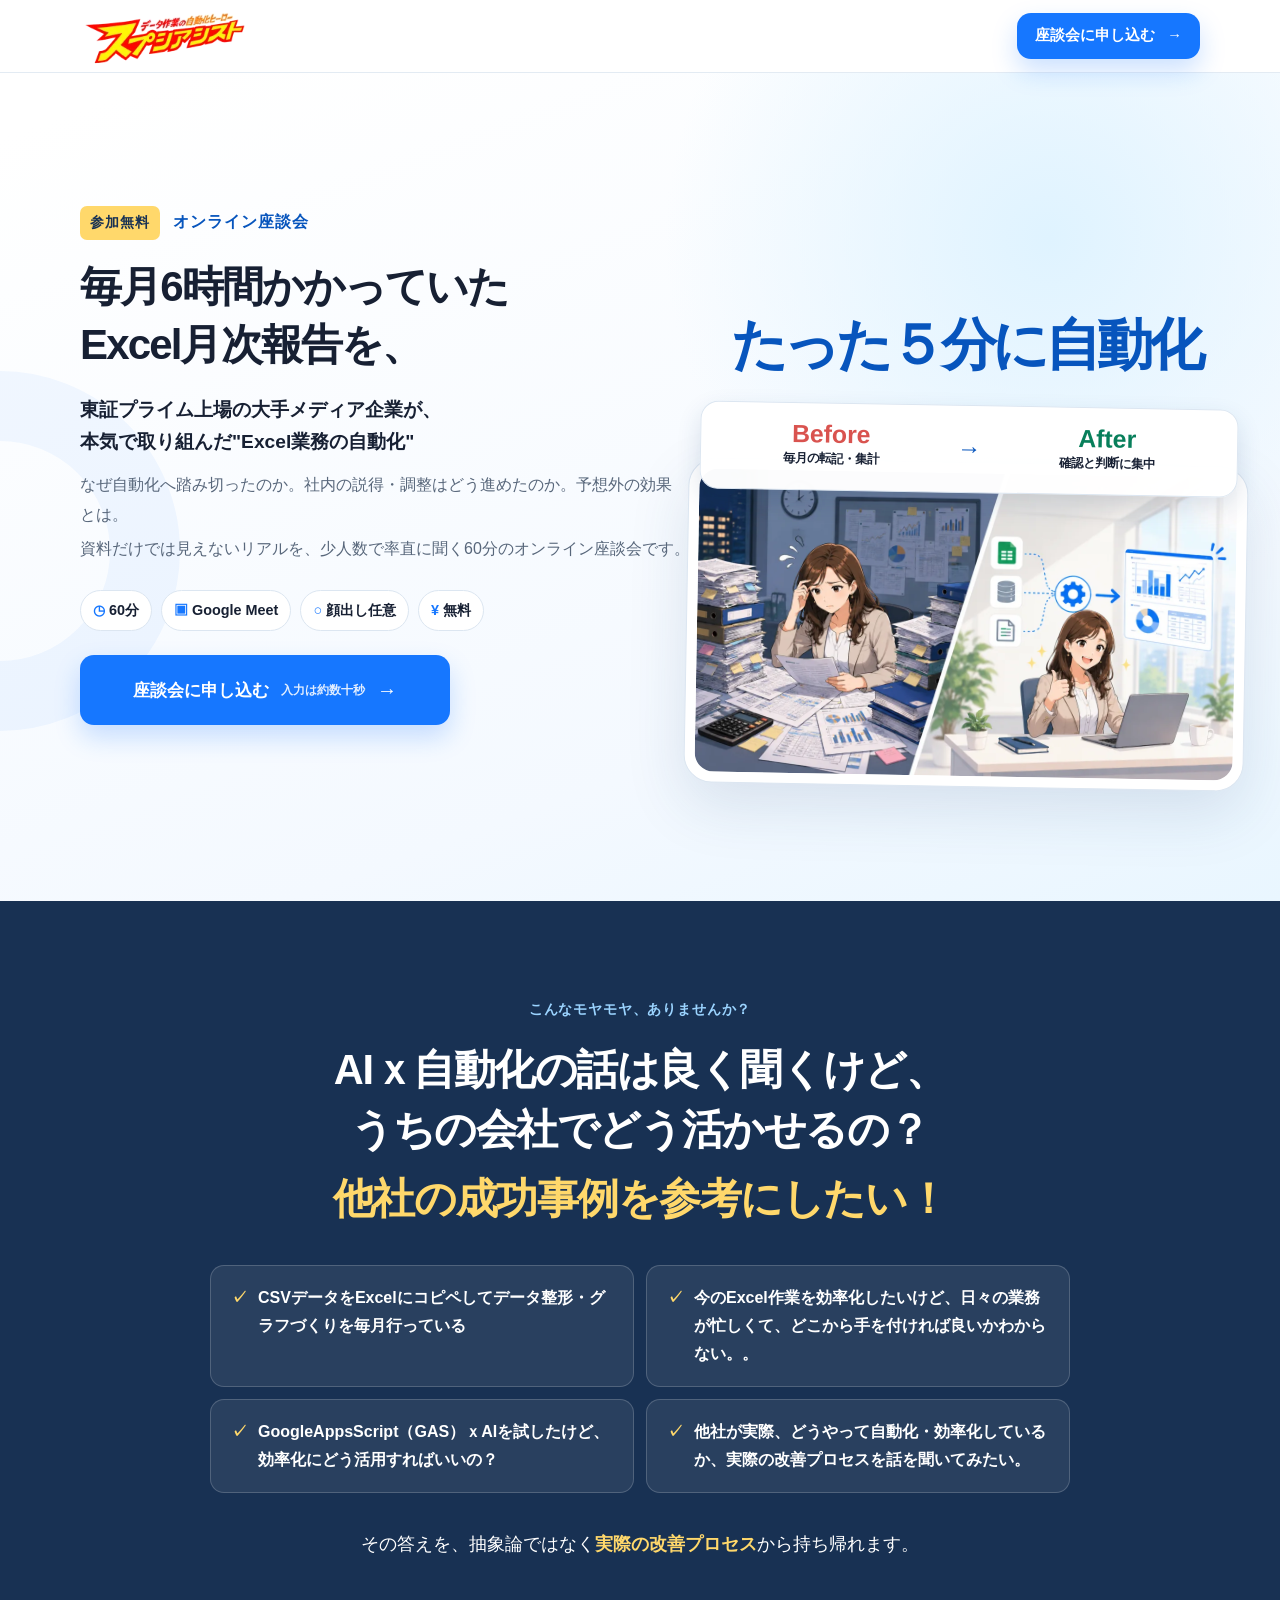
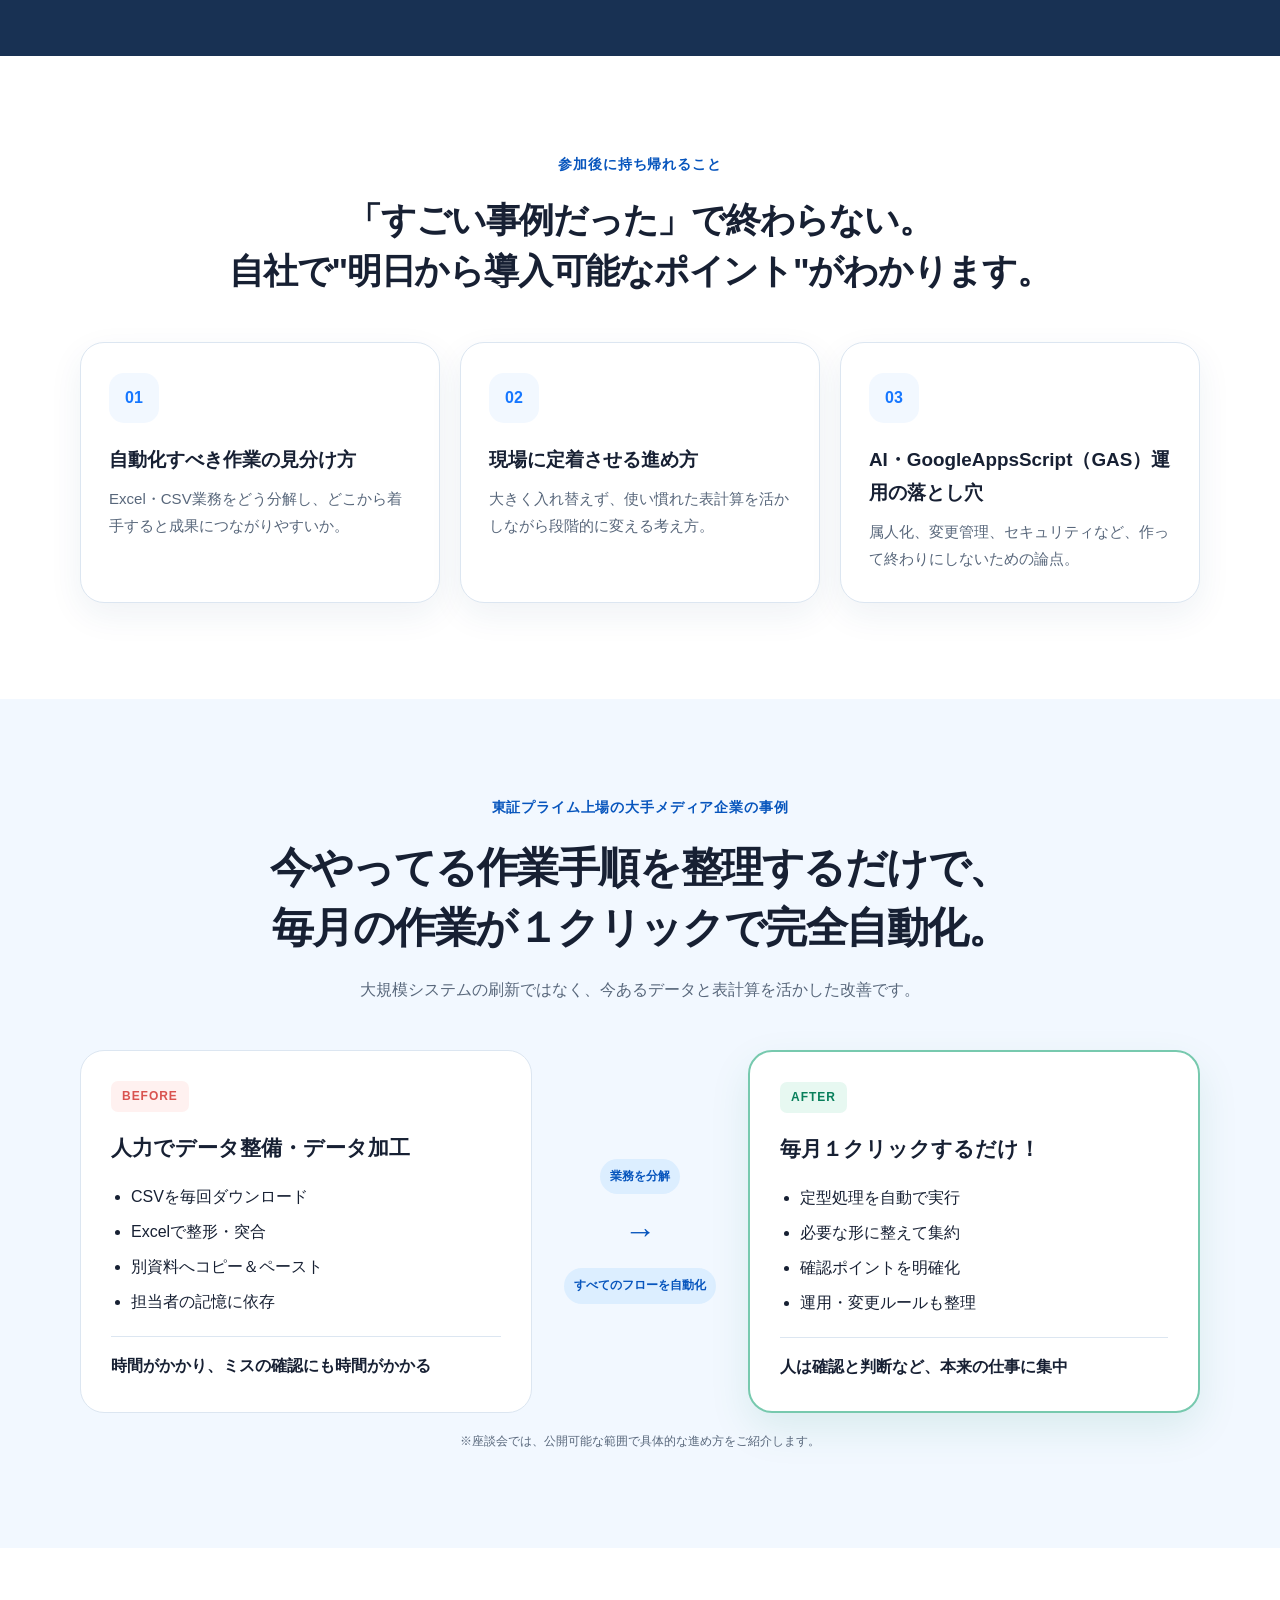
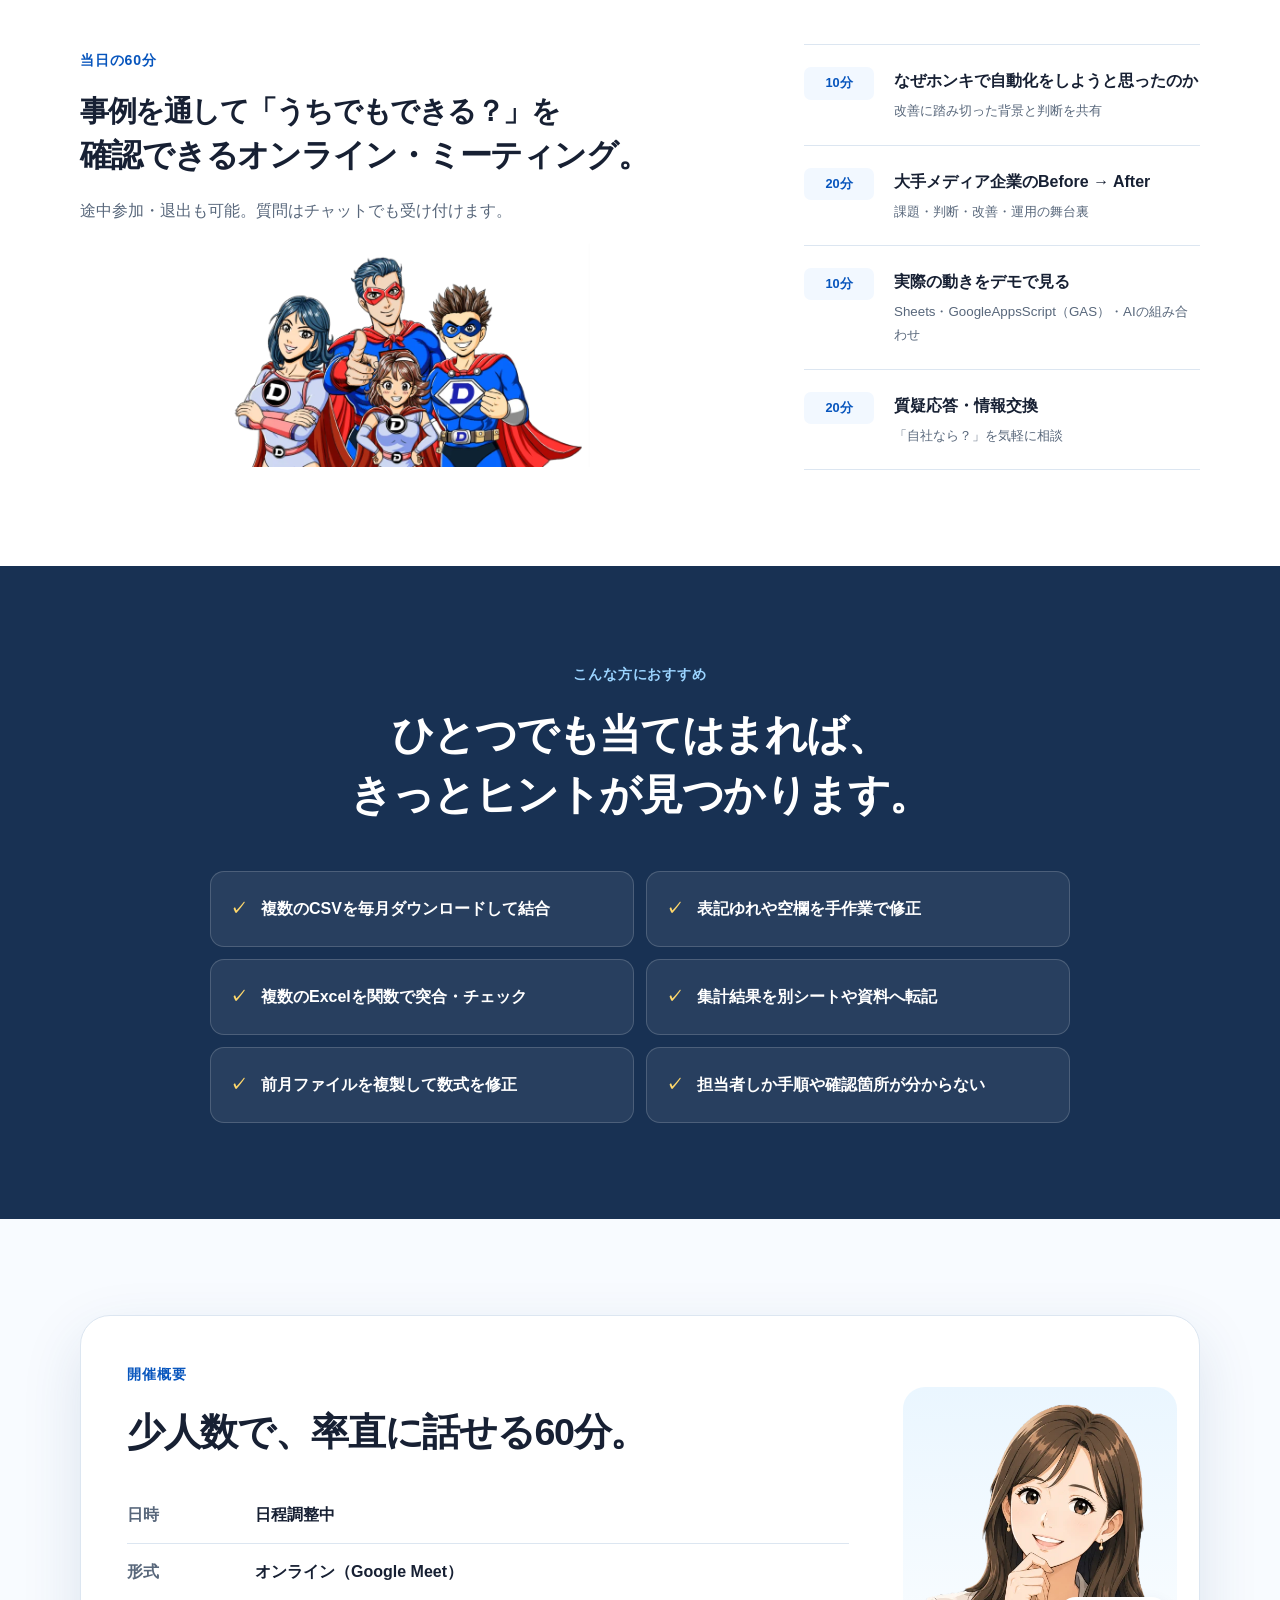
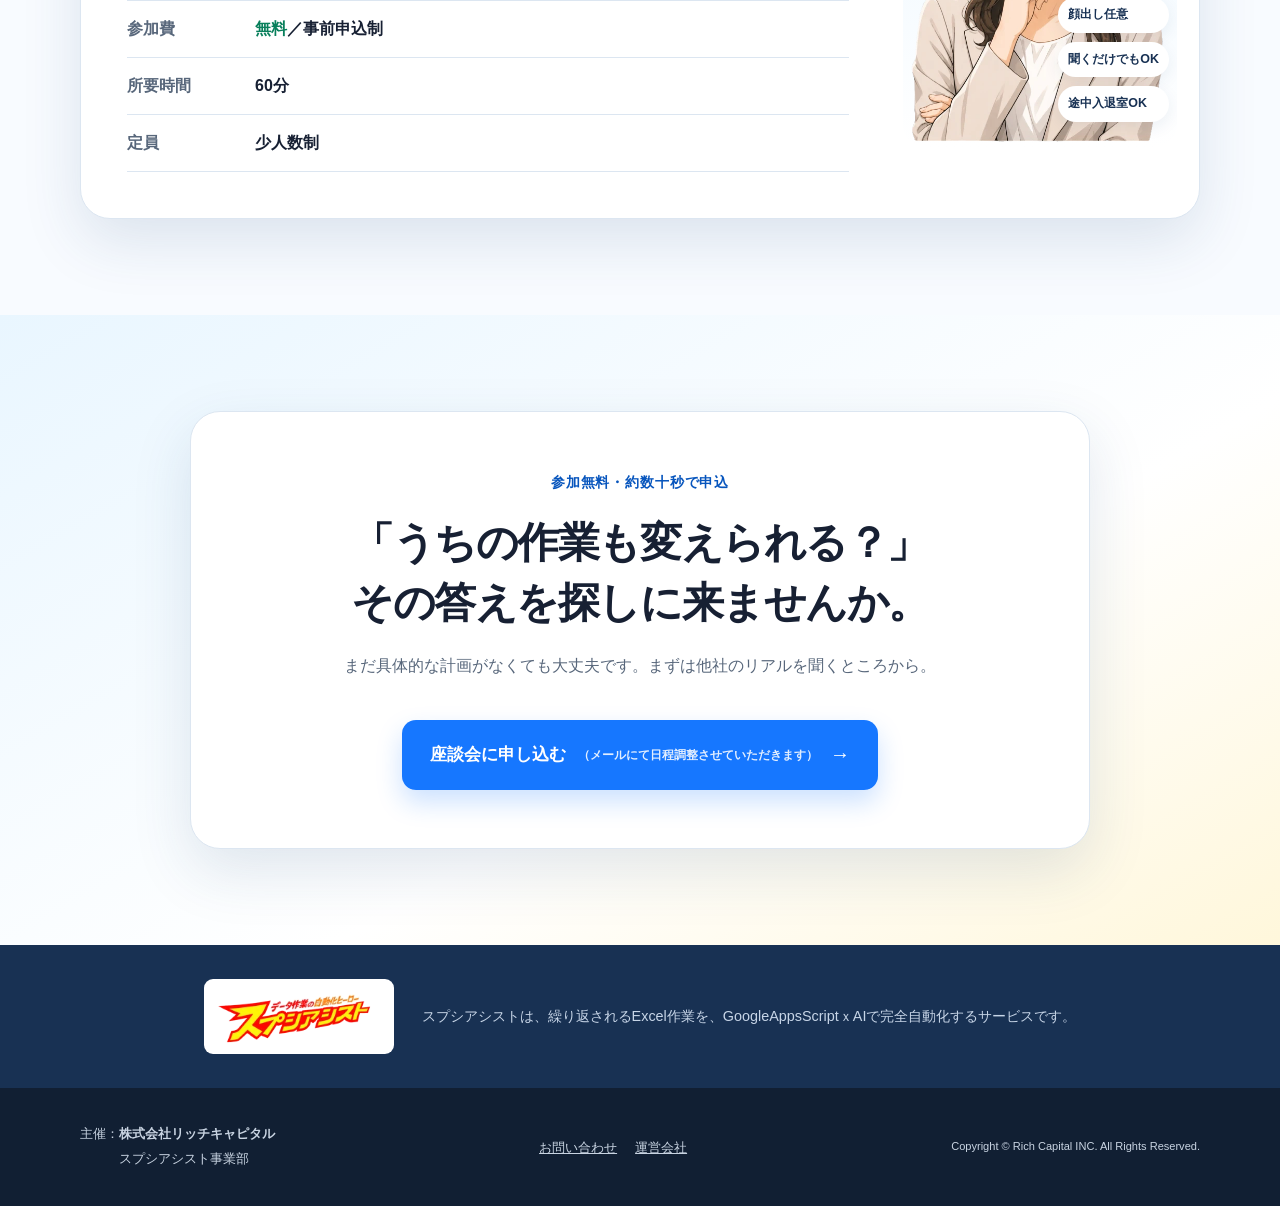
==== commit 57dc3f51: "Move automation result above hero visual" ====
--- a/index.html
+++ b/index.html
@@ -10,7 +10,7 @@
   <link rel="canonical" href="https://konddy55.github.io/supushi-roundtable-lp/">
   <link rel="icon" type="image/png" href="assets/favicon.png">
   <link rel="preload" as="image" href="assets/before-after.webp" type="image/webp" fetchpriority="high">
-  <link rel="stylesheet" href="assets/css/style.css?v=20260805-7">
+  <link rel="stylesheet" href="assets/css/style.css?v=20260805-8">
   <meta property="og:type" content="website">
   <meta property="og:locale" content="ja_JP">
   <meta property="og:site_name" content="スプシアシスト">
@@ -38,7 +38,7 @@
       <div class="container hero-grid">
         <div class="hero-copy">
           <p class="kicker"><span>参加無料</span> オンライン座談会</p>
-          <h1><span class="hero-title-top"><span>毎月6時間かかっていた</span><span>Excel月次報告を、</span></span><em>たった５分に自動化</em></h1>
+          <h1><span class="hero-title-top"><span>毎月6時間かかっていた</span><span>Excel月次報告を、</span></span></h1>
           <p class="hero-lead">東証プライム上場の大手メディア企業が、本気で取り組んだ&quot;Excel業務の自動化&quot;</p>
           <p class="hero-note"><span>なぜ自動化へ踏み切ったのか。社内の説得・調整はどう進めたのか。予想外の効果とは。</span><span>資料だけでは見えないリアルを、少人数で率直に聞く60分のオンライン座談会です。</span></p>
           <ul class="fact-list" aria-label="開催情報">
@@ -50,6 +50,7 @@
           <a class="button button-primary button-hero js-apply" href="#apply" data-cta-location="hero"><span>座談会に申し込む</span><small>入力は約数十秒</small><b aria-hidden="true">→</b></a>
         </div>
         <div class="hero-visual" aria-label="手作業から自動化への変化">
+          <p class="hero-result">たった５分に自動化</p>
           <figure class="visual-card">
             <figcaption><span class="comparison-side before"><b>Before</b><small>毎月の転記・集計</small></span><strong class="comparison-arrow" aria-hidden="true">→</strong><span class="comparison-side after"><b>After</b><small>確認と判断に集中</small></span></figcaption>
             <img src="assets/before-after.webp" width="1200" height="676" alt="大量の手作業から、自動化された落ち着いた業務環境へ変化するイメージ" fetchpriority="high">
--- a/assets/css/style.css
+++ b/assets/css/style.css
@@ -35,7 +35,7 @@
 /* 2026-08 copy and hero visual refinements */
 .hero-title-top{display:block;font-size:.62em;line-height:1.38;letter-spacing:-.045em;color:var(--ink)}
 .hero-title-top span{display:block;white-space:nowrap}
-.hero h1 em{display:block;margin-top:.08em;font-size:.864em;line-height:1.12;letter-spacing:-.085em;white-space:nowrap}
+.hero-result{margin:0;color:var(--blue-d);font-size:clamp(2.6rem,4.4vw,3.8rem);font-weight:900;line-height:1.08;letter-spacing:-.075em;text-align:center;white-space:nowrap}
 .hero-note{font-size:1rem;line-height:1.9}
 .hero-note span{display:block;color:var(--muted);font-size:1rem;font-weight:400}
 .hero-note span+span{margin-top:.2em}
@@ -47,7 +47,7 @@
 .emphasis-line{margin-top:.2em;color:var(--yellow)}
 .program h2{font-size:clamp(1.65rem,2.7vw,2.25rem)}
 .fit-grid p{min-height:76px;display:flex;align-items:center;line-height:1.55}
-@media(max-width:640px){.hero-title-top{font-size:.58em}.hero-title-top span{white-space:normal;text-wrap:balance}.hero h1 em{font-size:.744em}.hero-note{font-size:.94rem;line-height:1.8}.hero-note span{font-size:.94rem}.visual-card{margin-top:58px}.visual-card figcaption{top:-52px;left:4px;right:4px;min-height:76px;gap:6px;padding:9px 8px}.comparison-side b{font-size:1.25rem}.comparison-side small{font-size:.67rem}.comparison-arrow{font-size:1.2rem}.program h2{font-size:1.7rem}.fit-grid p{min-height:0}}
+@media(max-width:640px){.hero-title-top{font-size:.58em}.hero-title-top span{white-space:normal;text-wrap:balance}.hero-result{font-size:clamp(2rem,9vw,2.4rem)}.hero-note{font-size:.94rem;line-height:1.8}.hero-note span{font-size:.94rem}.visual-card{margin-top:58px}.visual-card figcaption{top:-52px;left:4px;right:4px;min-height:76px;gap:6px;padding:9px 8px}.comparison-side b{font-size:1.25rem}.comparison-side small{font-size:.67rem}.comparison-arrow{font-size:1.2rem}.program h2{font-size:1.7rem}.fit-grid p{min-height:0}}
 
 /* 2026-08-04 content layout refinements */
 .hero-lead{max-width:650px}
@@ -67,9 +67,10 @@
 @media(max-width:640px){.takeaway h2{font-size:1.6rem}.event-copy h2{font-size:1.75rem}.event-side{min-height:300px}.event-side img{max-height:300px}}
 
 /* 2026-08-05 readability and footer alignment */
-.hero-grid{grid-template-columns:minmax(0,1.36fr) minmax(0,.64fr);gap:28px}
-.hero-visual{align-self:start;width:560px;margin-top:280px;transform:translateX(-115px)}
+.hero-grid{grid-template-columns:minmax(0,1.18fr) minmax(0,.82fr);gap:36px}
+.hero-visual{align-self:start;width:560px;margin-top:170px;transform:translateX(-70px)}
+.hero-visual .visual-card{margin-top:86px}
 .footer-organizer{display:grid;grid-template-columns:auto 1fr;align-items:start}
 .footer-organizer p{margin-top:2px}
-@media(max-width:900px){.hero-grid{grid-template-columns:1fr}.hero-visual{width:auto;margin-top:34px;transform:none}.program-heading-main{white-space:nowrap!important;font-size:.84em}}
+@media(max-width:900px){.hero-grid{grid-template-columns:1fr}.hero-visual{width:auto;margin-top:54px;transform:none}.hero-visual .visual-card{margin-top:72px}.program-heading-main{white-space:nowrap!important;font-size:.84em}}
 @media(max-width:640px){.program-heading-main{white-space:normal!important;font-size:1em}.button-final small{width:100%;line-height:1.45}}
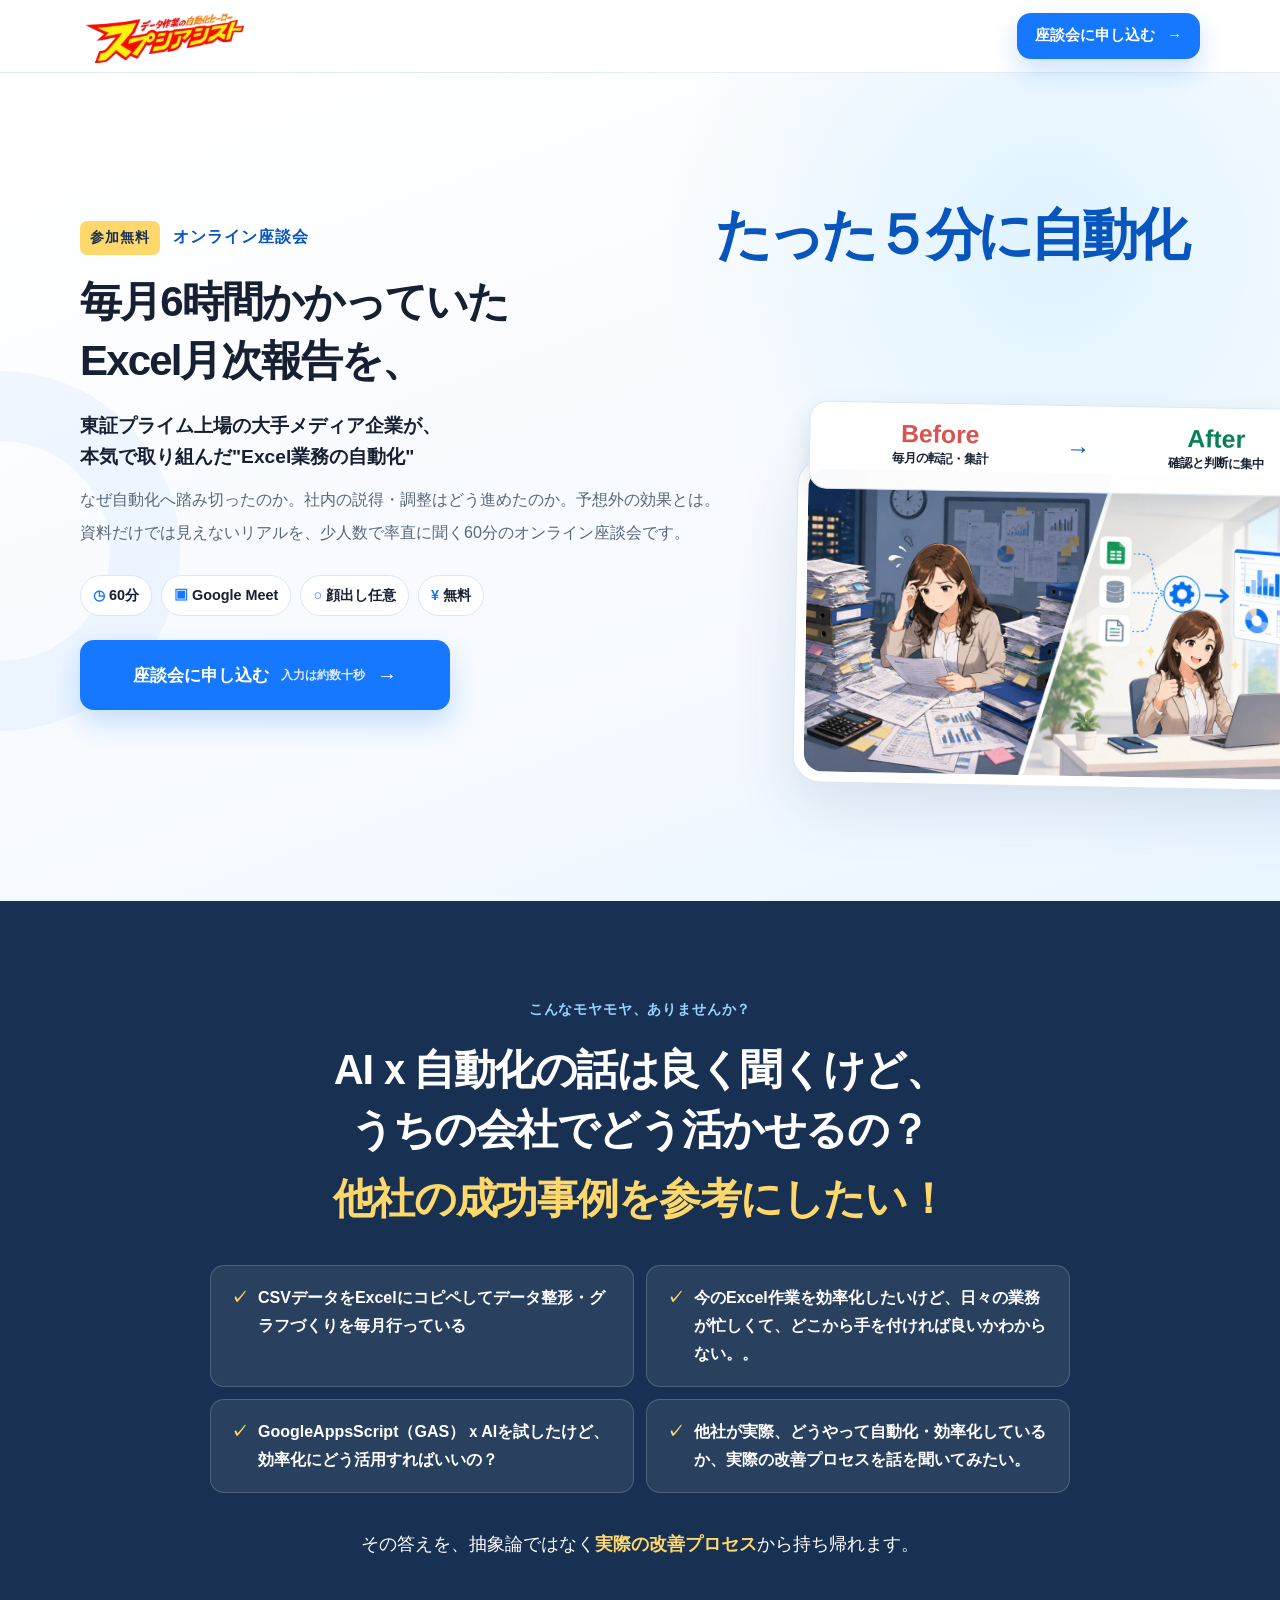
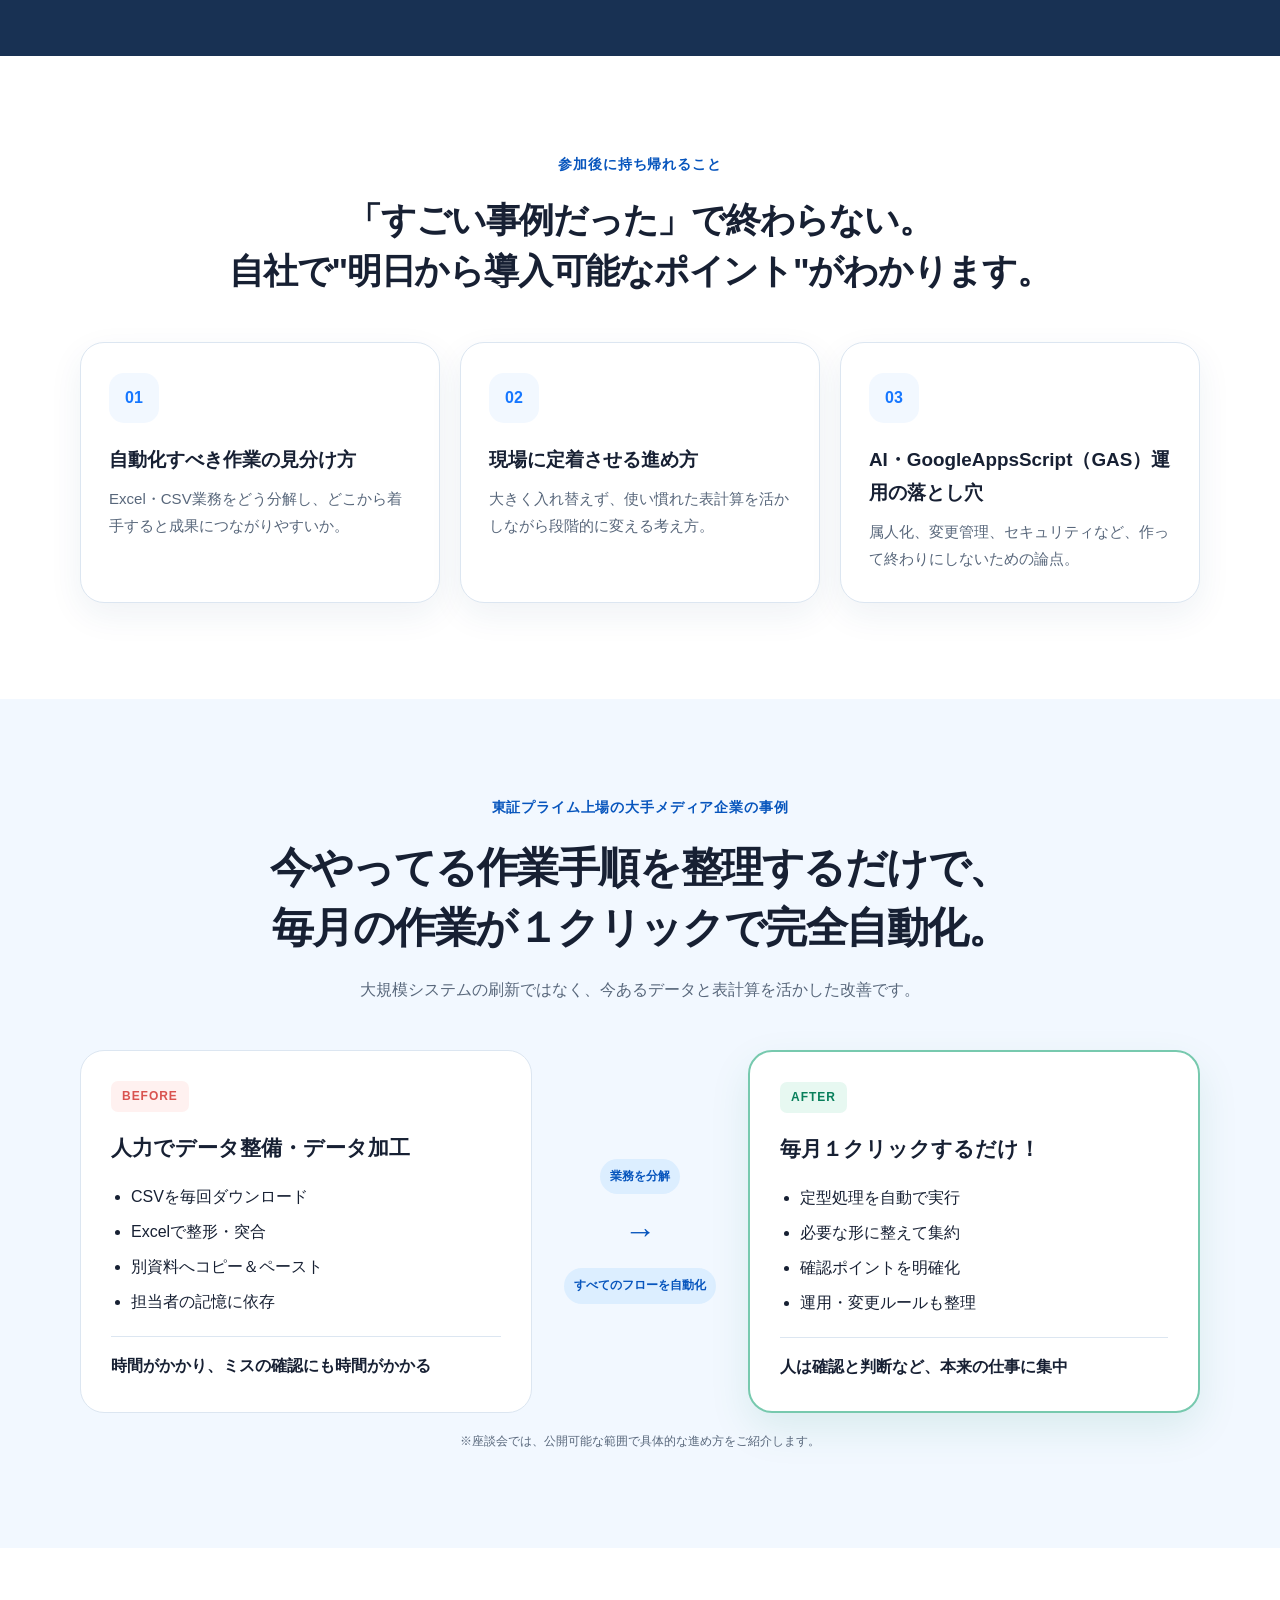
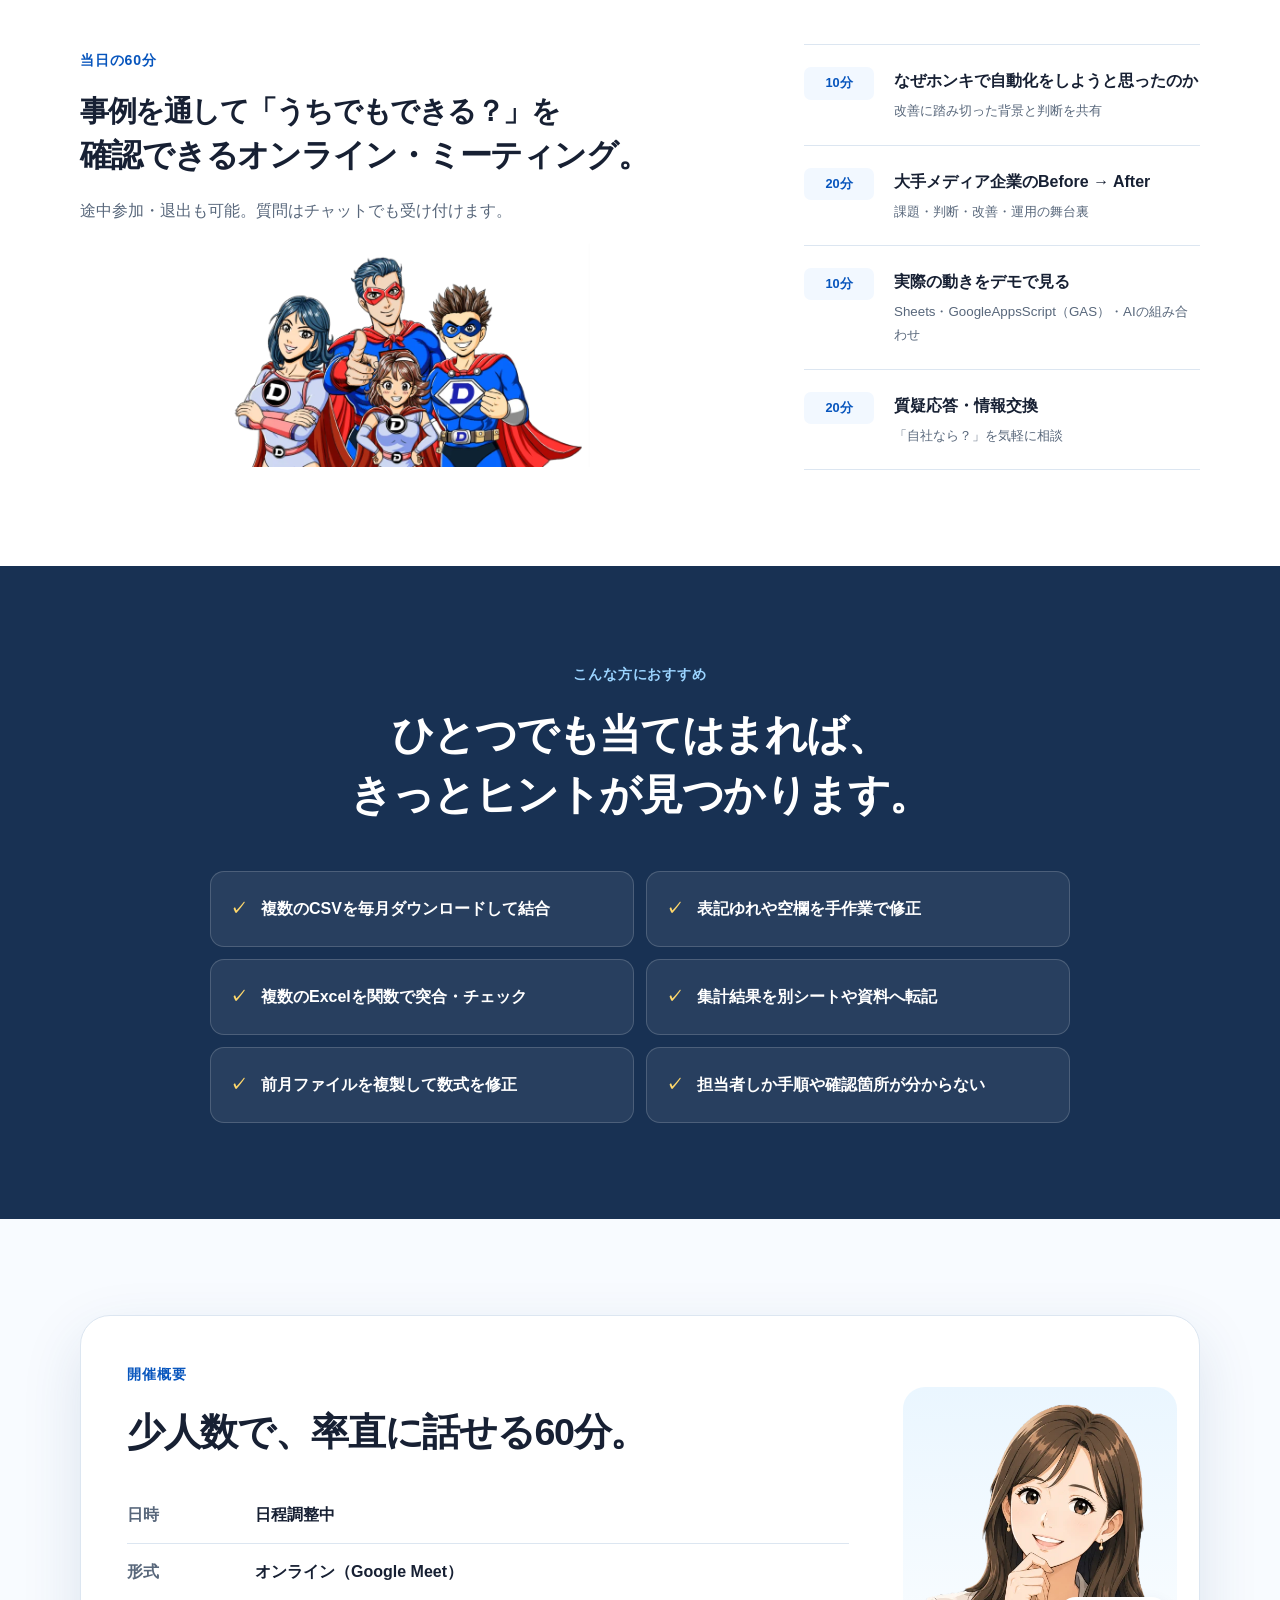
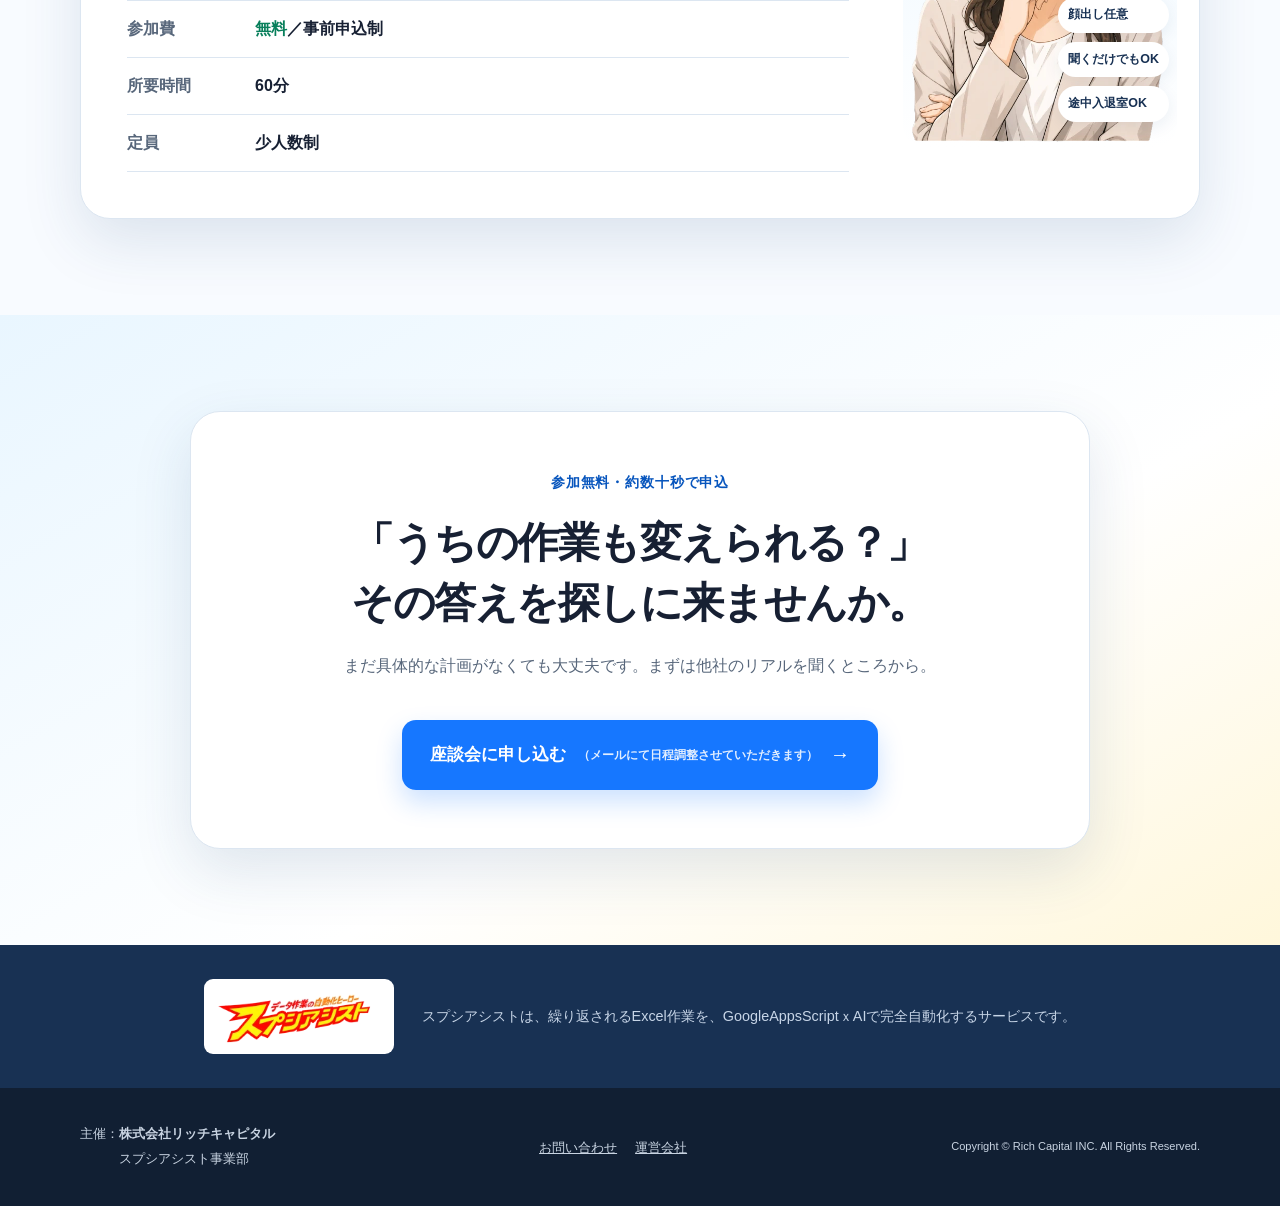
==== commit 3ba268fb: "Polish hero headline and visual balance" ====
--- a/index.html
+++ b/index.html
@@ -10,7 +10,7 @@
   <link rel="canonical" href="https://konddy55.github.io/supushi-roundtable-lp/">
   <link rel="icon" type="image/png" href="assets/favicon.png">
   <link rel="preload" as="image" href="assets/before-after.webp" type="image/webp" fetchpriority="high">
-  <link rel="stylesheet" href="assets/css/style.css?v=20260805-8">
+  <link rel="stylesheet" href="assets/css/style.css?v=20260805-9">
   <meta property="og:type" content="website">
   <meta property="og:locale" content="ja_JP">
   <meta property="og:site_name" content="スプシアシスト">
--- a/assets/css/style.css
+++ b/assets/css/style.css
@@ -37,7 +37,7 @@
 .hero-title-top span{display:block;white-space:nowrap}
 .hero-result{margin:0;color:var(--blue-d);font-size:clamp(2.6rem,4.4vw,3.8rem);font-weight:900;line-height:1.08;letter-spacing:-.075em;text-align:center;white-space:nowrap}
 .hero-note{font-size:1rem;line-height:1.9}
-.hero-note span{display:block;color:var(--muted);font-size:1rem;font-weight:400}
+.hero-note span{display:block;color:var(--muted);font-size:1rem;font-weight:400;white-space:nowrap}
 .hero-note span+span{margin-top:.2em}
 .visual-card{position:relative;margin-top:34px;padding:10px}
 .visual-card figcaption{position:absolute;z-index:3;top:-58px;left:10px;right:10px;display:grid;grid-template-columns:1fr auto 1fr;align-items:center;gap:12px;min-height:88px;padding:12px 16px;border:1px solid var(--line);border-radius:18px;background:rgba(255,255,255,.98);box-shadow:0 10px 24px rgba(31,66,113,.14)}
@@ -47,7 +47,7 @@
 .emphasis-line{margin-top:.2em;color:var(--yellow)}
 .program h2{font-size:clamp(1.65rem,2.7vw,2.25rem)}
 .fit-grid p{min-height:76px;display:flex;align-items:center;line-height:1.55}
-@media(max-width:640px){.hero-title-top{font-size:.58em}.hero-title-top span{white-space:normal;text-wrap:balance}.hero-result{font-size:clamp(2rem,9vw,2.4rem)}.hero-note{font-size:.94rem;line-height:1.8}.hero-note span{font-size:.94rem}.visual-card{margin-top:58px}.visual-card figcaption{top:-52px;left:4px;right:4px;min-height:76px;gap:6px;padding:9px 8px}.comparison-side b{font-size:1.25rem}.comparison-side small{font-size:.67rem}.comparison-arrow{font-size:1.2rem}.program h2{font-size:1.7rem}.fit-grid p{min-height:0}}
+@media(max-width:640px){.hero-title-top{font-size:.58em}.hero-title-top span{white-space:normal;text-wrap:balance}.hero-result{font-size:clamp(2rem,9vw,2.4rem)}.hero-note{font-size:.94rem;line-height:1.8}.hero-note span{font-size:.94rem;white-space:normal}.visual-card{margin-top:58px}.visual-card figcaption{top:-52px;left:4px;right:4px;min-height:76px;gap:6px;padding:9px 8px}.comparison-side b{font-size:1.25rem}.comparison-side small{font-size:.67rem}.comparison-arrow{font-size:1.2rem}.program h2{font-size:1.7rem}.fit-grid p{min-height:0}}
 
 /* 2026-08-04 content layout refinements */
 .hero-lead{max-width:650px}
@@ -67,10 +67,11 @@
 @media(max-width:640px){.takeaway h2{font-size:1.6rem}.event-copy h2{font-size:1.75rem}.event-side{min-height:300px}.event-side img{max-height:300px}}
 
 /* 2026-08-05 readability and footer alignment */
-.hero-grid{grid-template-columns:minmax(0,1.18fr) minmax(0,.82fr);gap:36px}
-.hero-visual{align-self:start;width:560px;margin-top:170px;transform:translateX(-70px)}
-.hero-visual .visual-card{margin-top:86px}
+.hero-grid{grid-template-columns:minmax(0,1.28fr) minmax(0,.72fr);gap:24px}
+.hero-visual{align-self:start;width:560px;margin-top:60px;transform:translateX(-10px)}
+.hero-result{transform:translateX(-125px)}
+.hero-visual .visual-card{margin-top:196px}
 .footer-organizer{display:grid;grid-template-columns:auto 1fr;align-items:start}
 .footer-organizer p{margin-top:2px}
-@media(max-width:900px){.hero-grid{grid-template-columns:1fr}.hero-visual{width:auto;margin-top:54px;transform:none}.hero-visual .visual-card{margin-top:72px}.program-heading-main{white-space:nowrap!important;font-size:.84em}}
+@media(max-width:900px){.hero-grid{grid-template-columns:1fr}.hero-visual{width:auto;margin-top:54px;transform:none}.hero-result{transform:none}.hero-visual .visual-card{margin-top:72px}.hero-note span{white-space:normal}.program-heading-main{white-space:nowrap!important;font-size:.84em}}
 @media(max-width:640px){.program-heading-main{white-space:normal!important;font-size:1em}.button-final small{width:100%;line-height:1.45}}
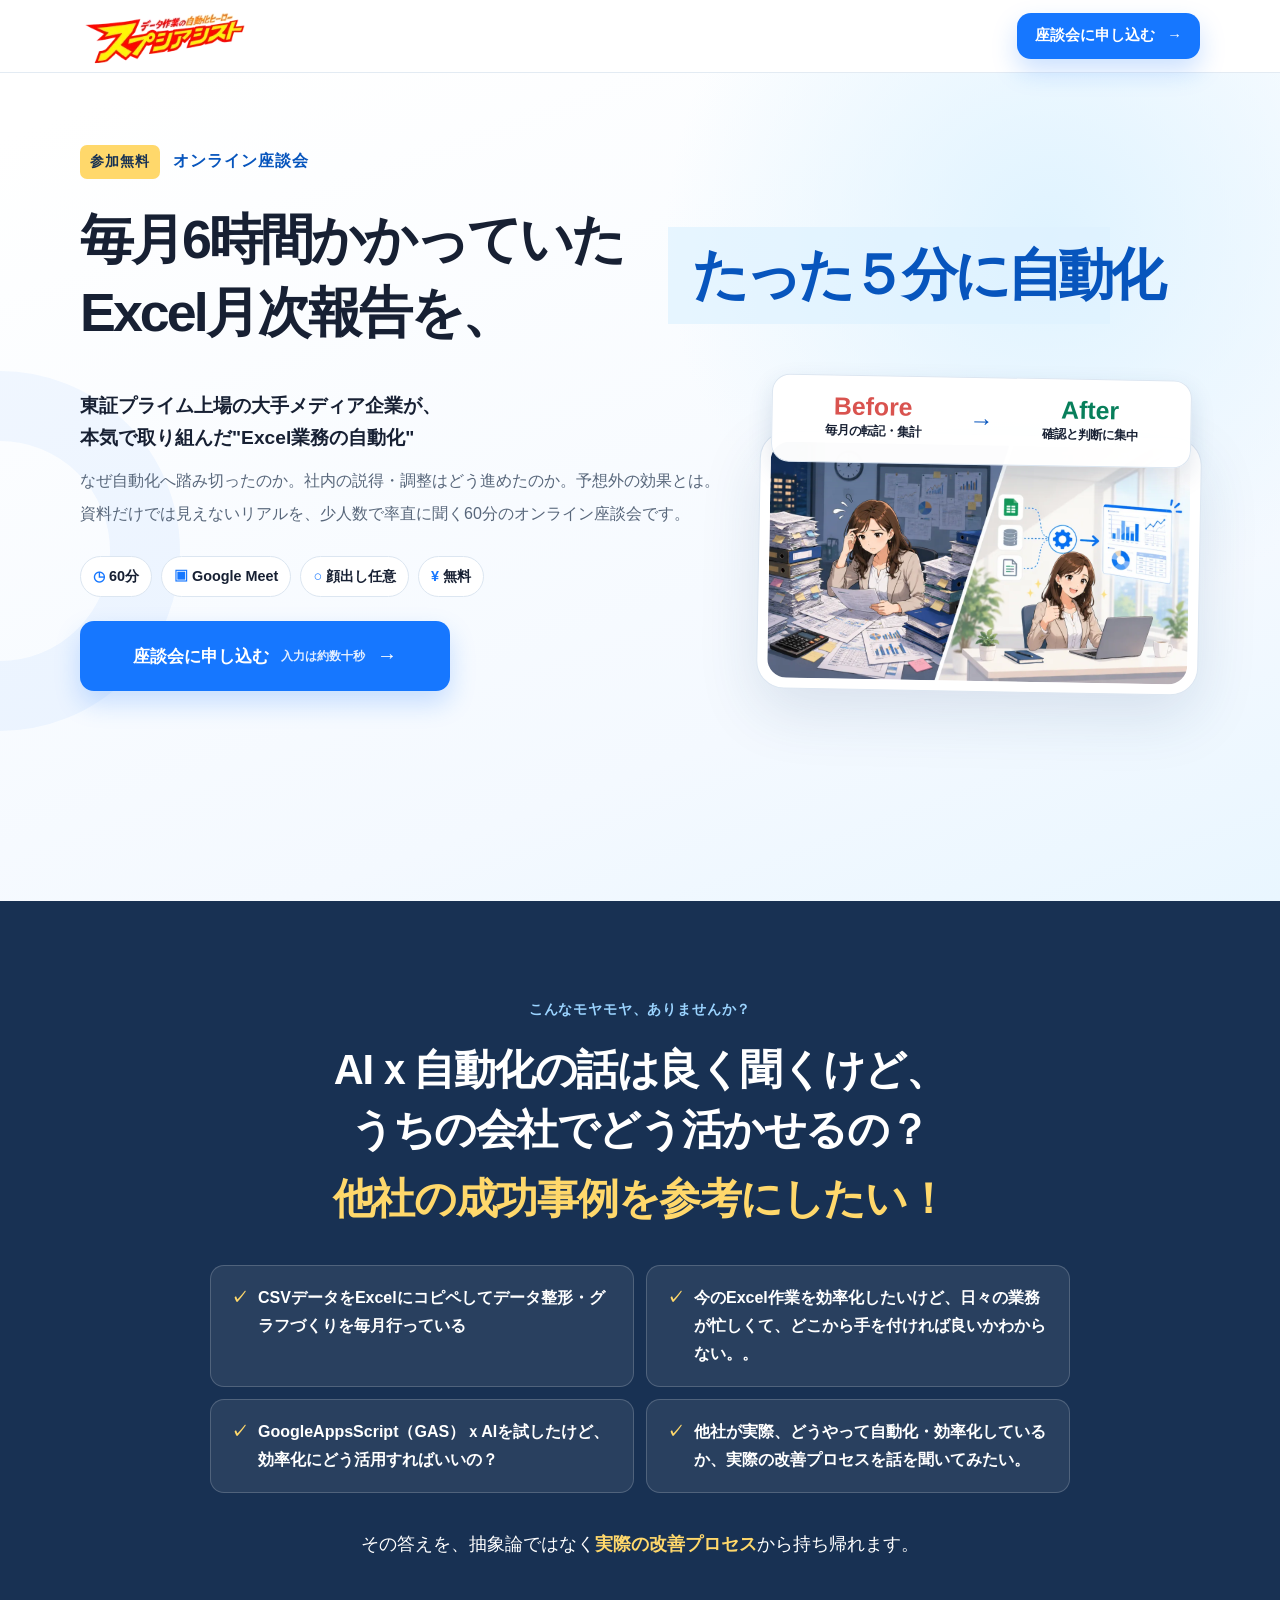
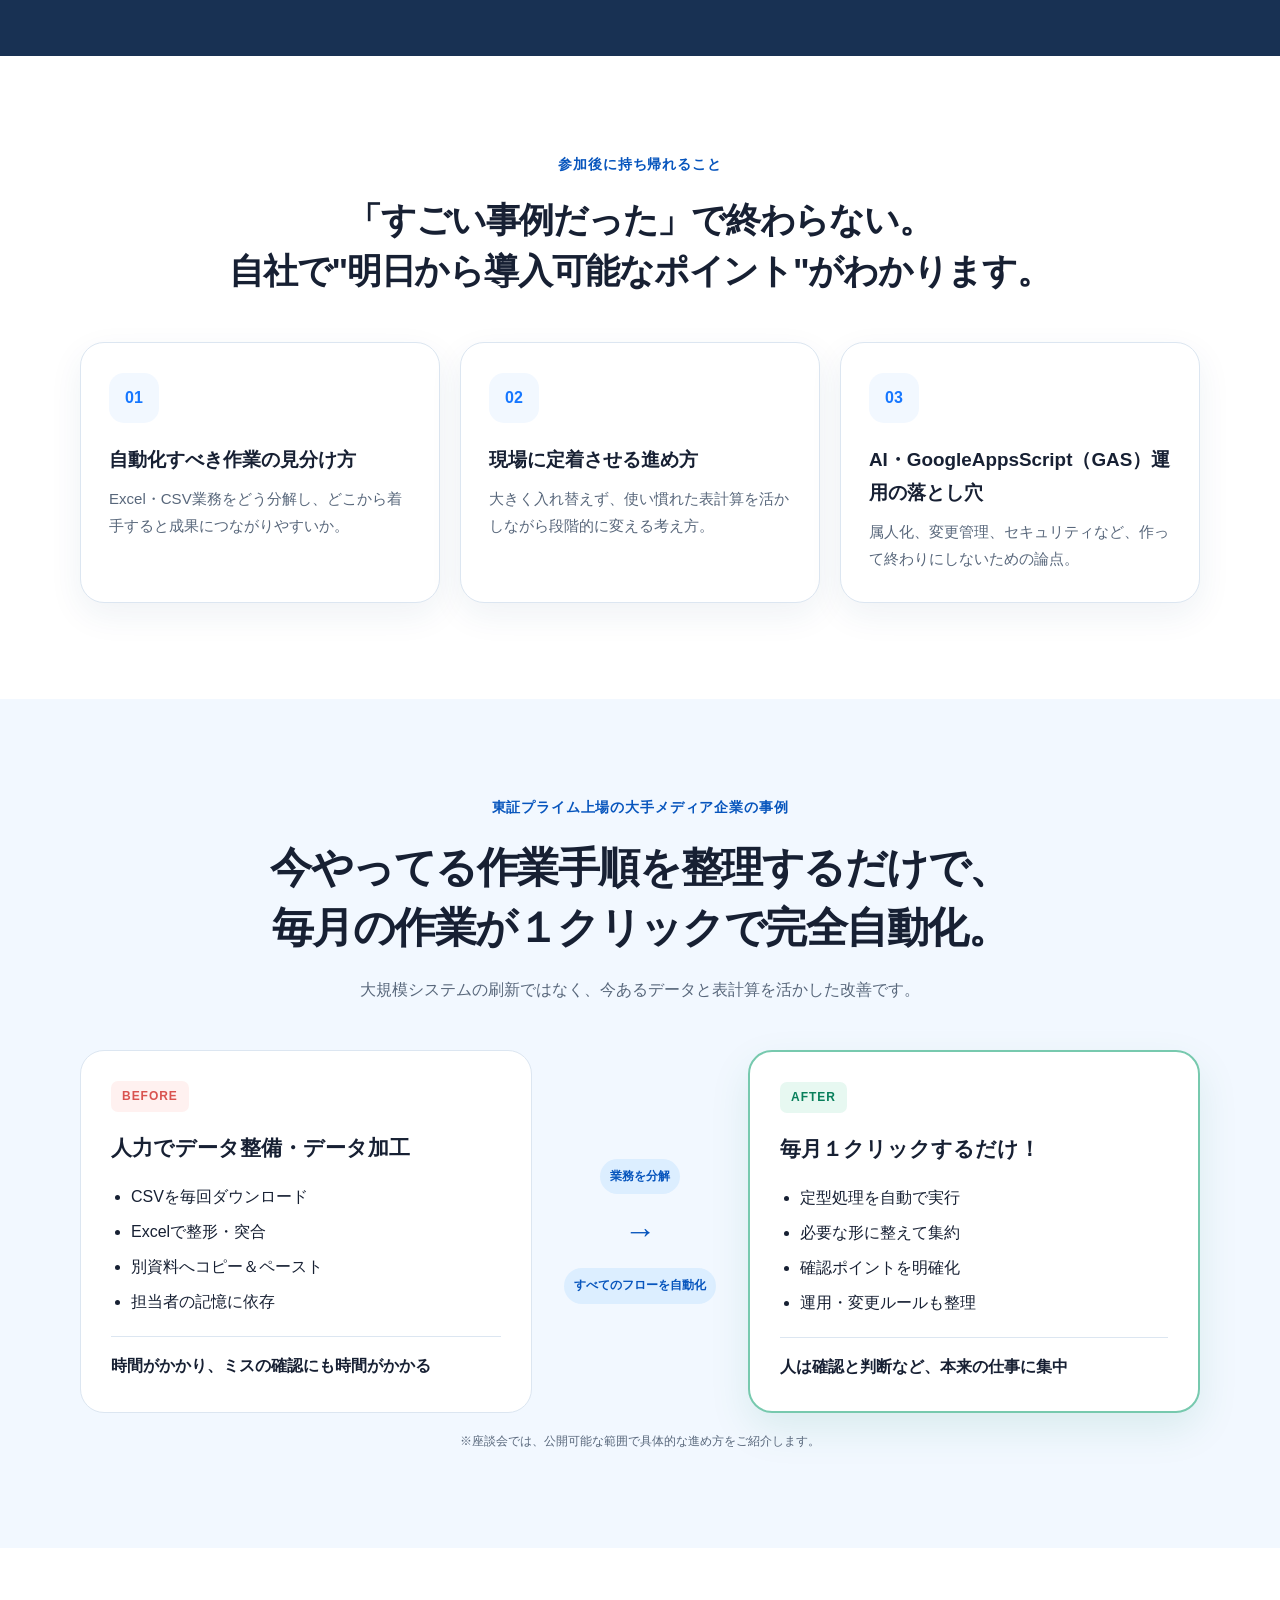
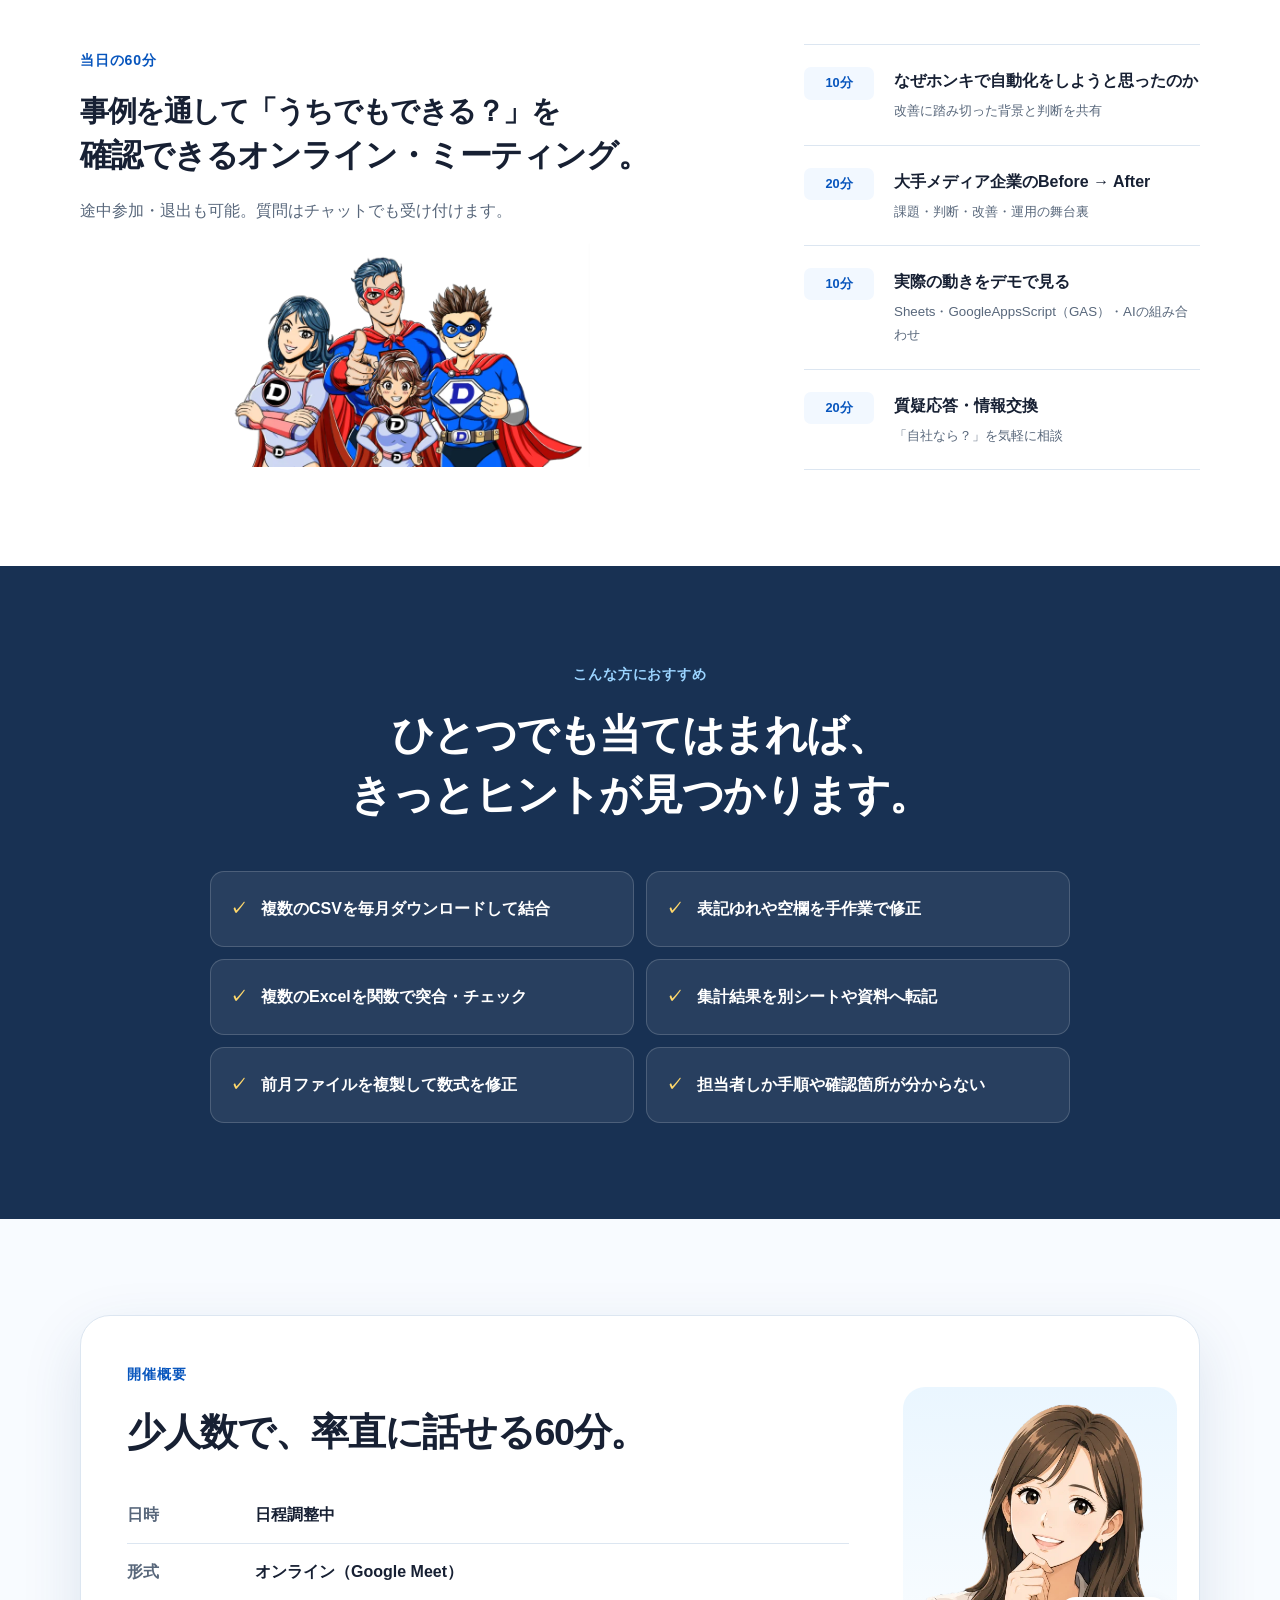
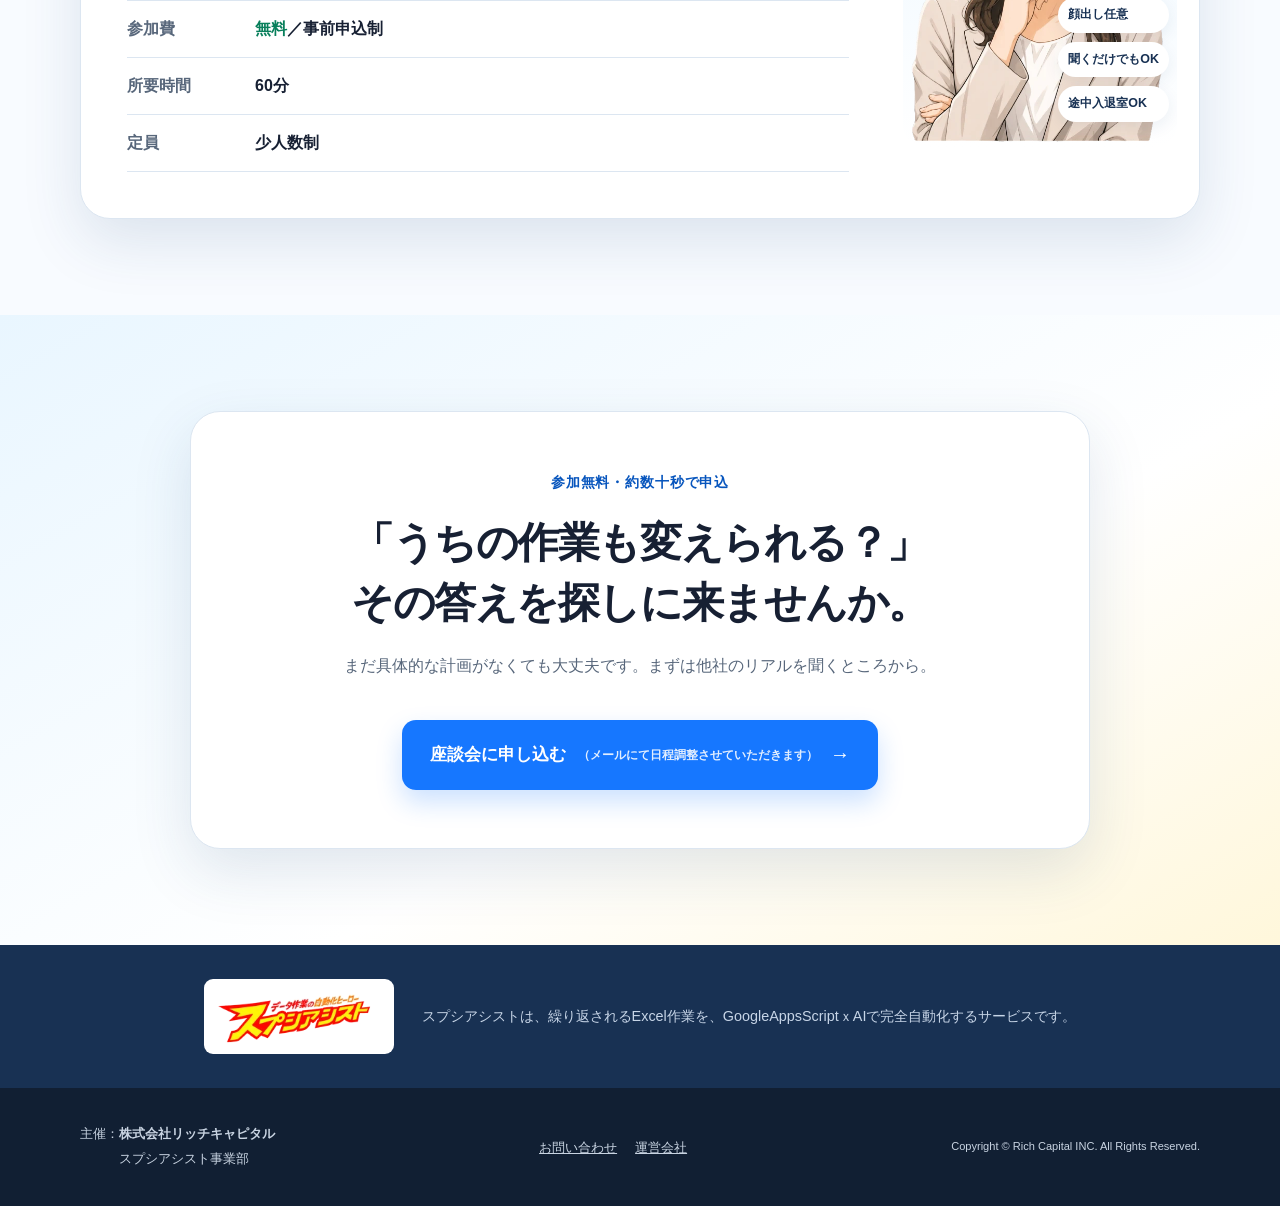
==== commit 566d5f91: "Rebuild and balance hero layout" ====
--- a/index.html
+++ b/index.html
@@ -10,7 +10,7 @@
   <link rel="canonical" href="https://konddy55.github.io/supushi-roundtable-lp/">
   <link rel="icon" type="image/png" href="assets/favicon.png">
   <link rel="preload" as="image" href="assets/before-after.webp" type="image/webp" fetchpriority="high">
-  <link rel="stylesheet" href="assets/css/style.css?v=20260805-9">
+  <link rel="stylesheet" href="assets/css/style.css?v=20260805-12">
   <meta property="og:type" content="website">
   <meta property="og:locale" content="ja_JP">
   <meta property="og:site_name" content="スプシアシスト">
@@ -36,9 +36,14 @@
   <main id="main">
     <section class="hero" id="top">
       <div class="container hero-grid">
+        <div class="hero-heading">
+          <p class="kicker"><span>参加無料</span> オンライン座談会</p>
+          <div class="hero-headline-row">
+            <h1><span class="hero-title-top"><span>毎月6時間かかっていた</span><span>Excel月次報告を、</span></span></h1>
+            <p class="hero-result">たった５分に自動化</p>
+          </div>
+        </div>
         <div class="hero-copy">
-          <p class="kicker"><span>参加無料</span> オンライン座談会</p>
-          <h1><span class="hero-title-top"><span>毎月6時間かかっていた</span><span>Excel月次報告を、</span></span></h1>
           <p class="hero-lead">東証プライム上場の大手メディア企業が、本気で取り組んだ&quot;Excel業務の自動化&quot;</p>
           <p class="hero-note"><span>なぜ自動化へ踏み切ったのか。社内の説得・調整はどう進めたのか。予想外の効果とは。</span><span>資料だけでは見えないリアルを、少人数で率直に聞く60分のオンライン座談会です。</span></p>
           <ul class="fact-list" aria-label="開催情報">
@@ -50,7 +55,6 @@
           <a class="button button-primary button-hero js-apply" href="#apply" data-cta-location="hero"><span>座談会に申し込む</span><small>入力は約数十秒</small><b aria-hidden="true">→</b></a>
         </div>
         <div class="hero-visual" aria-label="手作業から自動化への変化">
-          <p class="hero-result">たった５分に自動化</p>
           <figure class="visual-card">
             <figcaption><span class="comparison-side before"><b>Before</b><small>毎月の転記・集計</small></span><strong class="comparison-arrow" aria-hidden="true">→</strong><span class="comparison-side after"><b>After</b><small>確認と判断に集中</small></span></figcaption>
             <img src="assets/before-after.webp" width="1200" height="676" alt="大量の手作業から、自動化された落ち着いた業務環境へ変化するイメージ" fetchpriority="high">
--- a/assets/css/style.css
+++ b/assets/css/style.css
@@ -35,7 +35,7 @@
 /* 2026-08 copy and hero visual refinements */
 .hero-title-top{display:block;font-size:.62em;line-height:1.38;letter-spacing:-.045em;color:var(--ink)}
 .hero-title-top span{display:block;white-space:nowrap}
-.hero-result{margin:0;color:var(--blue-d);font-size:clamp(2.6rem,4.4vw,3.8rem);font-weight:900;line-height:1.08;letter-spacing:-.075em;text-align:center;white-space:nowrap}
+.hero-result{align-self:center;margin:0;padding:18px 24px;background:rgba(223,243,255,.7);color:var(--blue-d);font-size:clamp(2.6rem,4.4vw,3.8rem);font-weight:900;line-height:1.08;letter-spacing:-.075em;text-align:center;white-space:nowrap;transform:translateX(-90px)}
 .hero-note{font-size:1rem;line-height:1.9}
 .hero-note span{display:block;color:var(--muted);font-size:1rem;font-weight:400;white-space:nowrap}
 .hero-note span+span{margin-top:.2em}
@@ -47,7 +47,7 @@
 .emphasis-line{margin-top:.2em;color:var(--yellow)}
 .program h2{font-size:clamp(1.65rem,2.7vw,2.25rem)}
 .fit-grid p{min-height:76px;display:flex;align-items:center;line-height:1.55}
-@media(max-width:640px){.hero-title-top{font-size:.58em}.hero-title-top span{white-space:normal;text-wrap:balance}.hero-result{font-size:clamp(2rem,9vw,2.4rem)}.hero-note{font-size:.94rem;line-height:1.8}.hero-note span{font-size:.94rem;white-space:normal}.visual-card{margin-top:58px}.visual-card figcaption{top:-52px;left:4px;right:4px;min-height:76px;gap:6px;padding:9px 8px}.comparison-side b{font-size:1.25rem}.comparison-side small{font-size:.67rem}.comparison-arrow{font-size:1.2rem}.program h2{font-size:1.7rem}.fit-grid p{min-height:0}}
+@media(max-width:640px){.hero-title-top{font-size:.58em}.hero-title-top span{white-space:normal;text-wrap:balance}.hero-result{font-size:clamp(2rem,9vw,2.4rem);padding:14px 10px}.hero-note{font-size:.94rem;line-height:1.8}.hero-note span{font-size:.94rem;white-space:normal}.visual-card{margin-top:58px}.visual-card figcaption{top:-52px;left:4px;right:4px;min-height:76px;gap:6px;padding:9px 8px}.comparison-side b{font-size:1.25rem}.comparison-side small{font-size:.67rem}.comparison-arrow{font-size:1.2rem}.program h2{font-size:1.7rem}.fit-grid p{min-height:0}}
 
 /* 2026-08-04 content layout refinements */
 .hero-lead{max-width:650px}
@@ -67,11 +67,16 @@
 @media(max-width:640px){.takeaway h2{font-size:1.6rem}.event-copy h2{font-size:1.75rem}.event-side{min-height:300px}.event-side img{max-height:300px}}
 
 /* 2026-08-05 readability and footer alignment */
-.hero-grid{grid-template-columns:minmax(0,1.28fr) minmax(0,.72fr);gap:24px}
-.hero-visual{align-self:start;width:560px;margin-top:60px;transform:translateX(-10px)}
-.hero-result{transform:translateX(-125px)}
-.hero-visual .visual-card{margin-top:196px}
+.hero-grid{grid-template-columns:minmax(0,1.18fr) minmax(0,.82fr);column-gap:42px;row-gap:34px;align-items:start}
+.hero-heading{grid-column:1/-1}
+.hero-heading .kicker{margin-bottom:24px}
+.hero-headline-row{display:grid;grid-template-columns:minmax(0,1.18fr) minmax(0,.82fr);gap:42px;align-items:center}
+.hero-headline-row h1{margin:0;font-size:clamp(2.35rem,4.2vw,3.65rem);line-height:1.23}
+.hero-title-top{font-size:1em;line-height:1.35;letter-spacing:-.055em}
+.hero-copy{align-self:start;padding-top:8px}
+.hero-visual{align-self:start;width:540px;max-width:100%;justify-self:end;margin-top:52px;transform:none}
+.hero-visual .visual-card{margin-top:0}
 .footer-organizer{display:grid;grid-template-columns:auto 1fr;align-items:start}
 .footer-organizer p{margin-top:2px}
-@media(max-width:900px){.hero-grid{grid-template-columns:1fr}.hero-visual{width:auto;margin-top:54px;transform:none}.hero-result{transform:none}.hero-visual .visual-card{margin-top:72px}.hero-note span{white-space:normal}.program-heading-main{white-space:nowrap!important;font-size:.84em}}
-@media(max-width:640px){.program-heading-main{white-space:normal!important;font-size:1em}.button-final small{width:100%;line-height:1.45}}
+@media(max-width:900px){.hero-grid{grid-template-columns:1fr;row-gap:34px}.hero-headline-row{grid-template-columns:1fr;gap:22px}.hero-result{transform:none}.hero-visual{width:auto;margin-top:38px}.hero-visual .visual-card{margin-top:58px}.hero-note span{white-space:normal}.program-heading-main{white-space:nowrap!important;font-size:.84em}}
+@media(max-width:640px){.hero-headline-row h1{font-size:1.85rem}.program-heading-main{white-space:normal!important;font-size:1em}.button-final small{width:100%;line-height:1.45}}
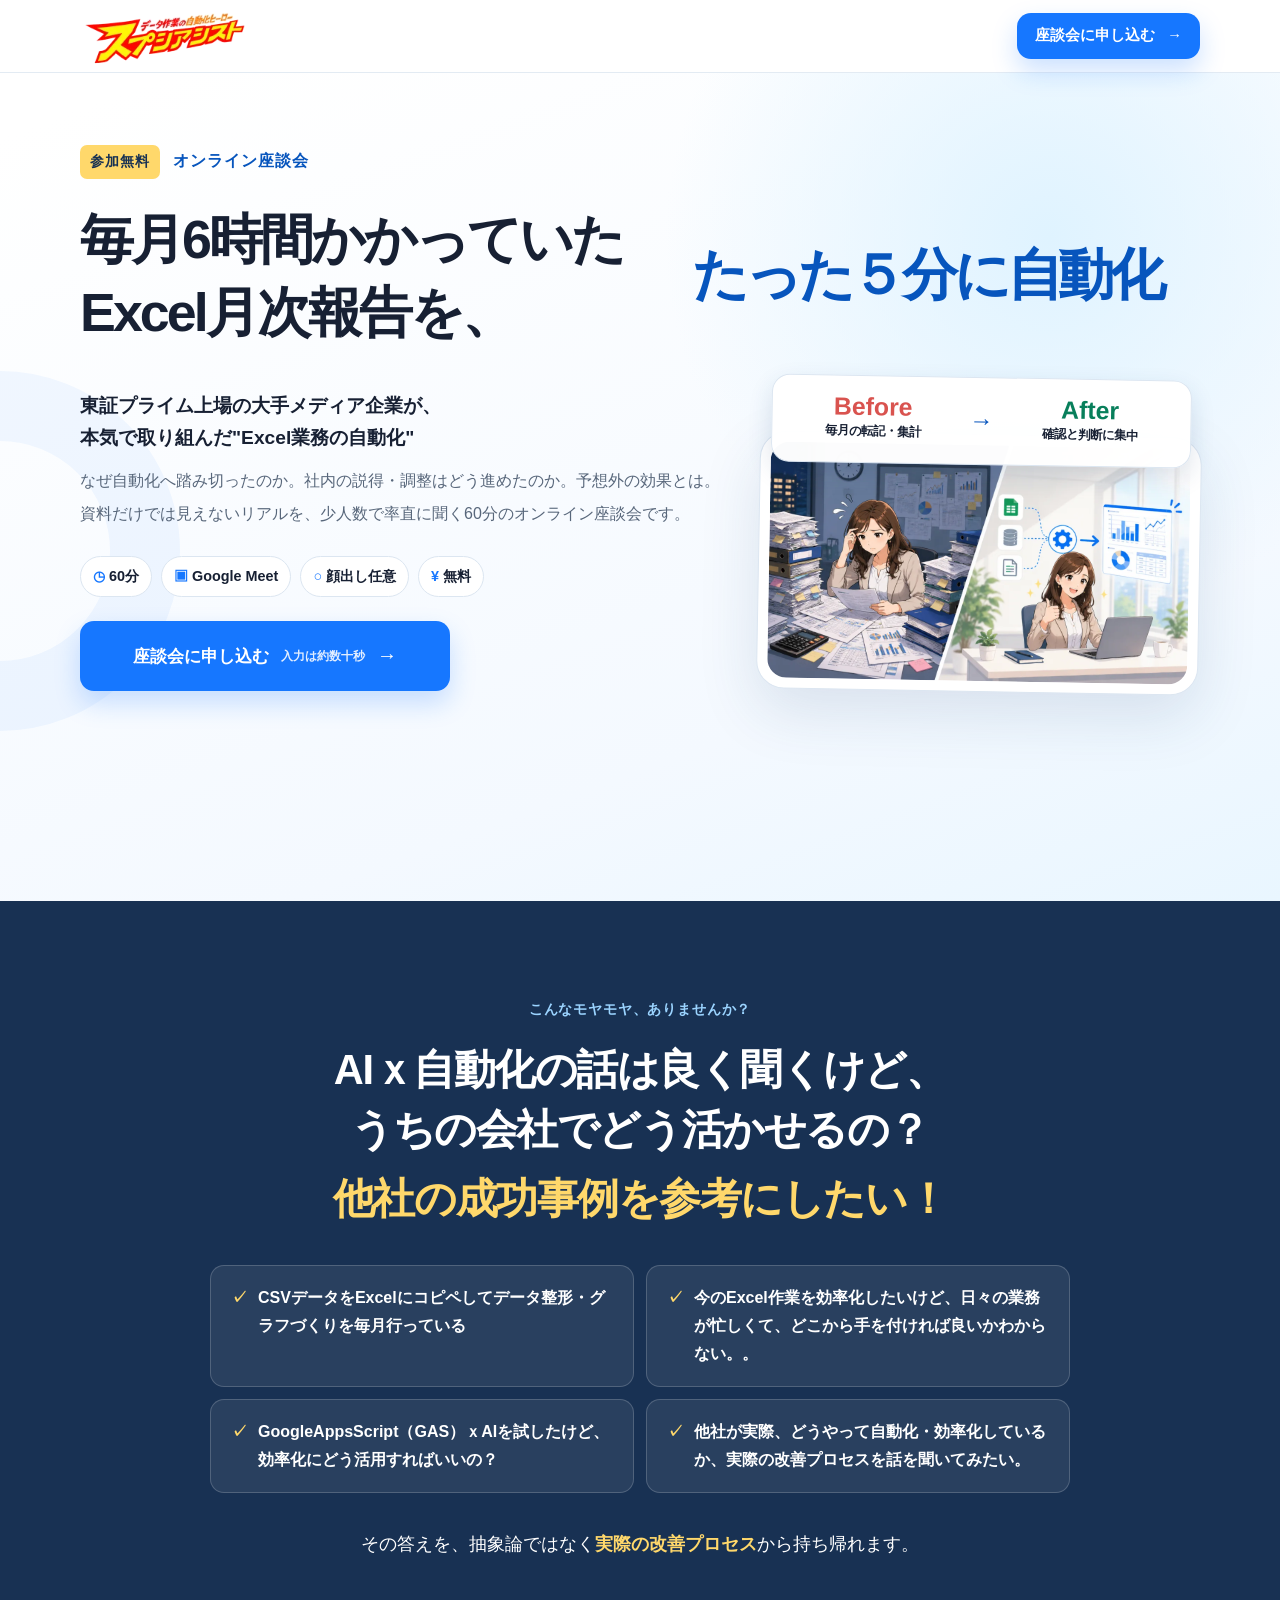
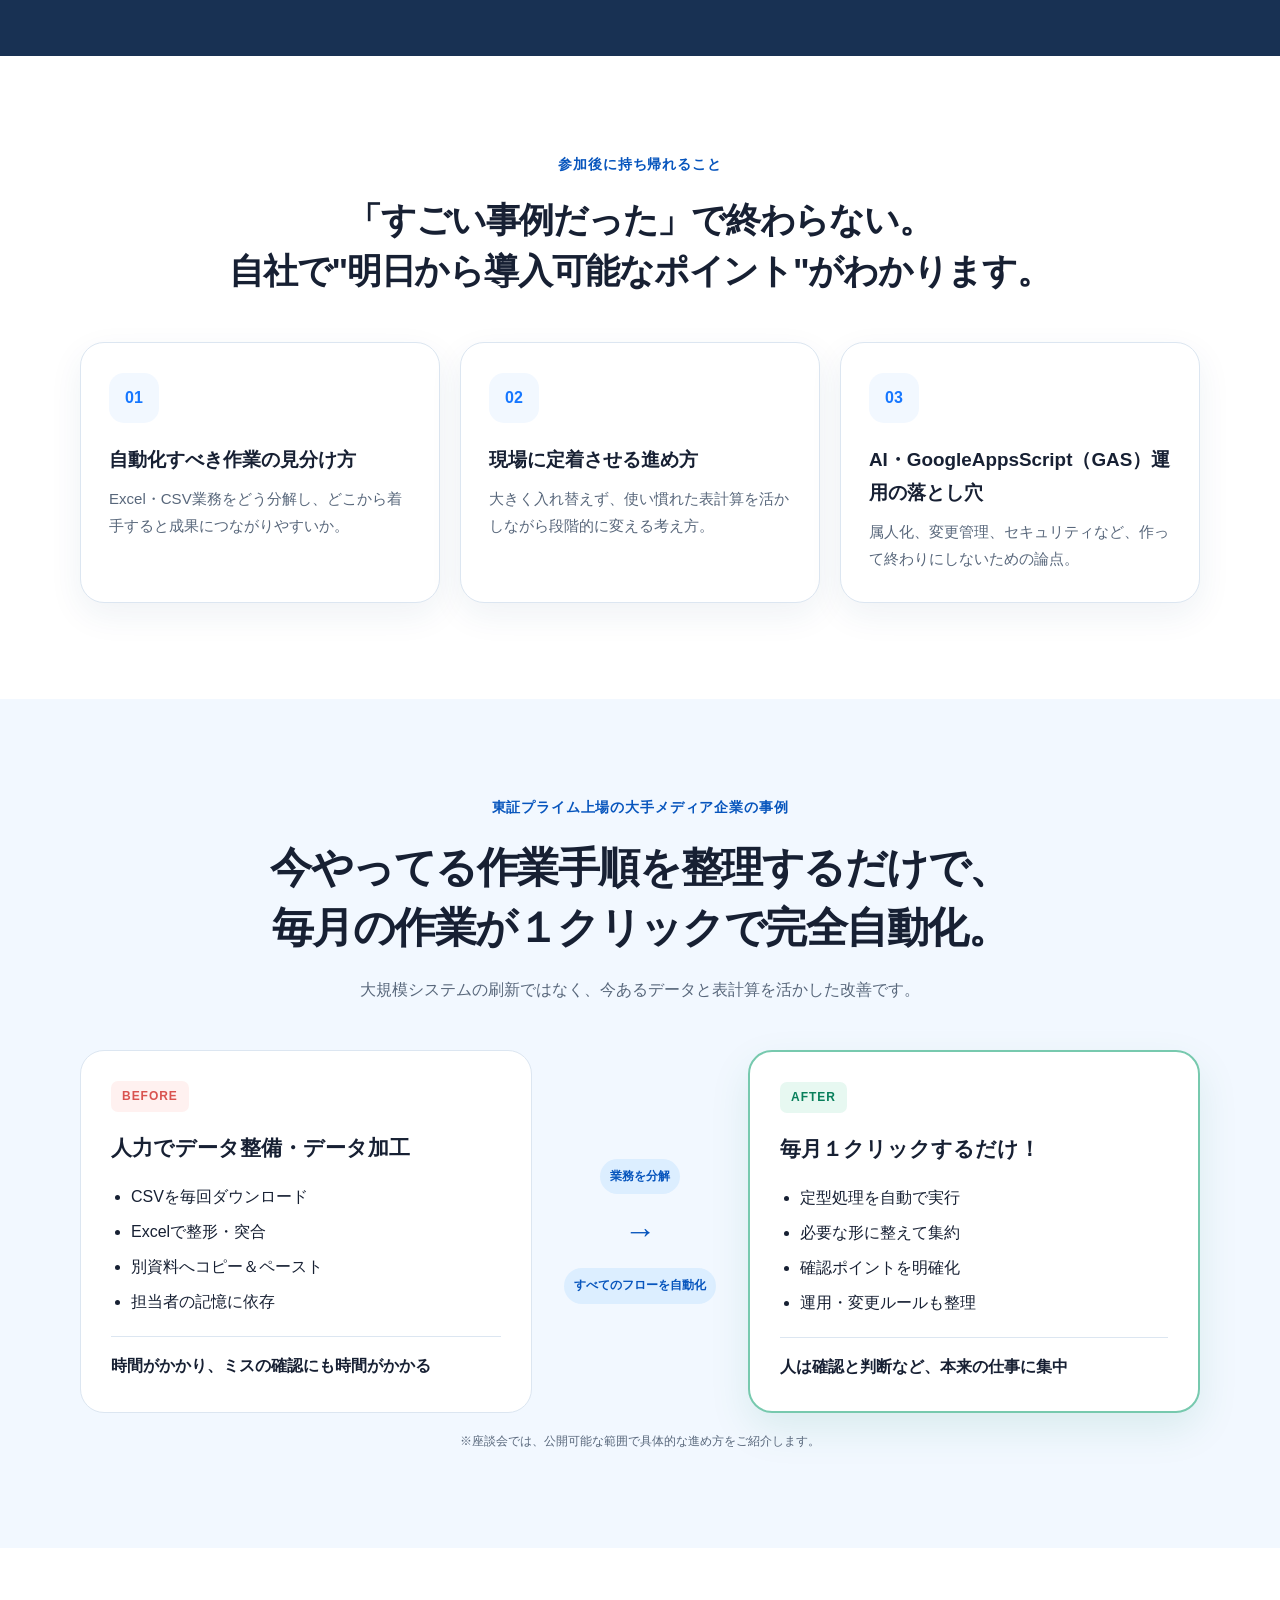
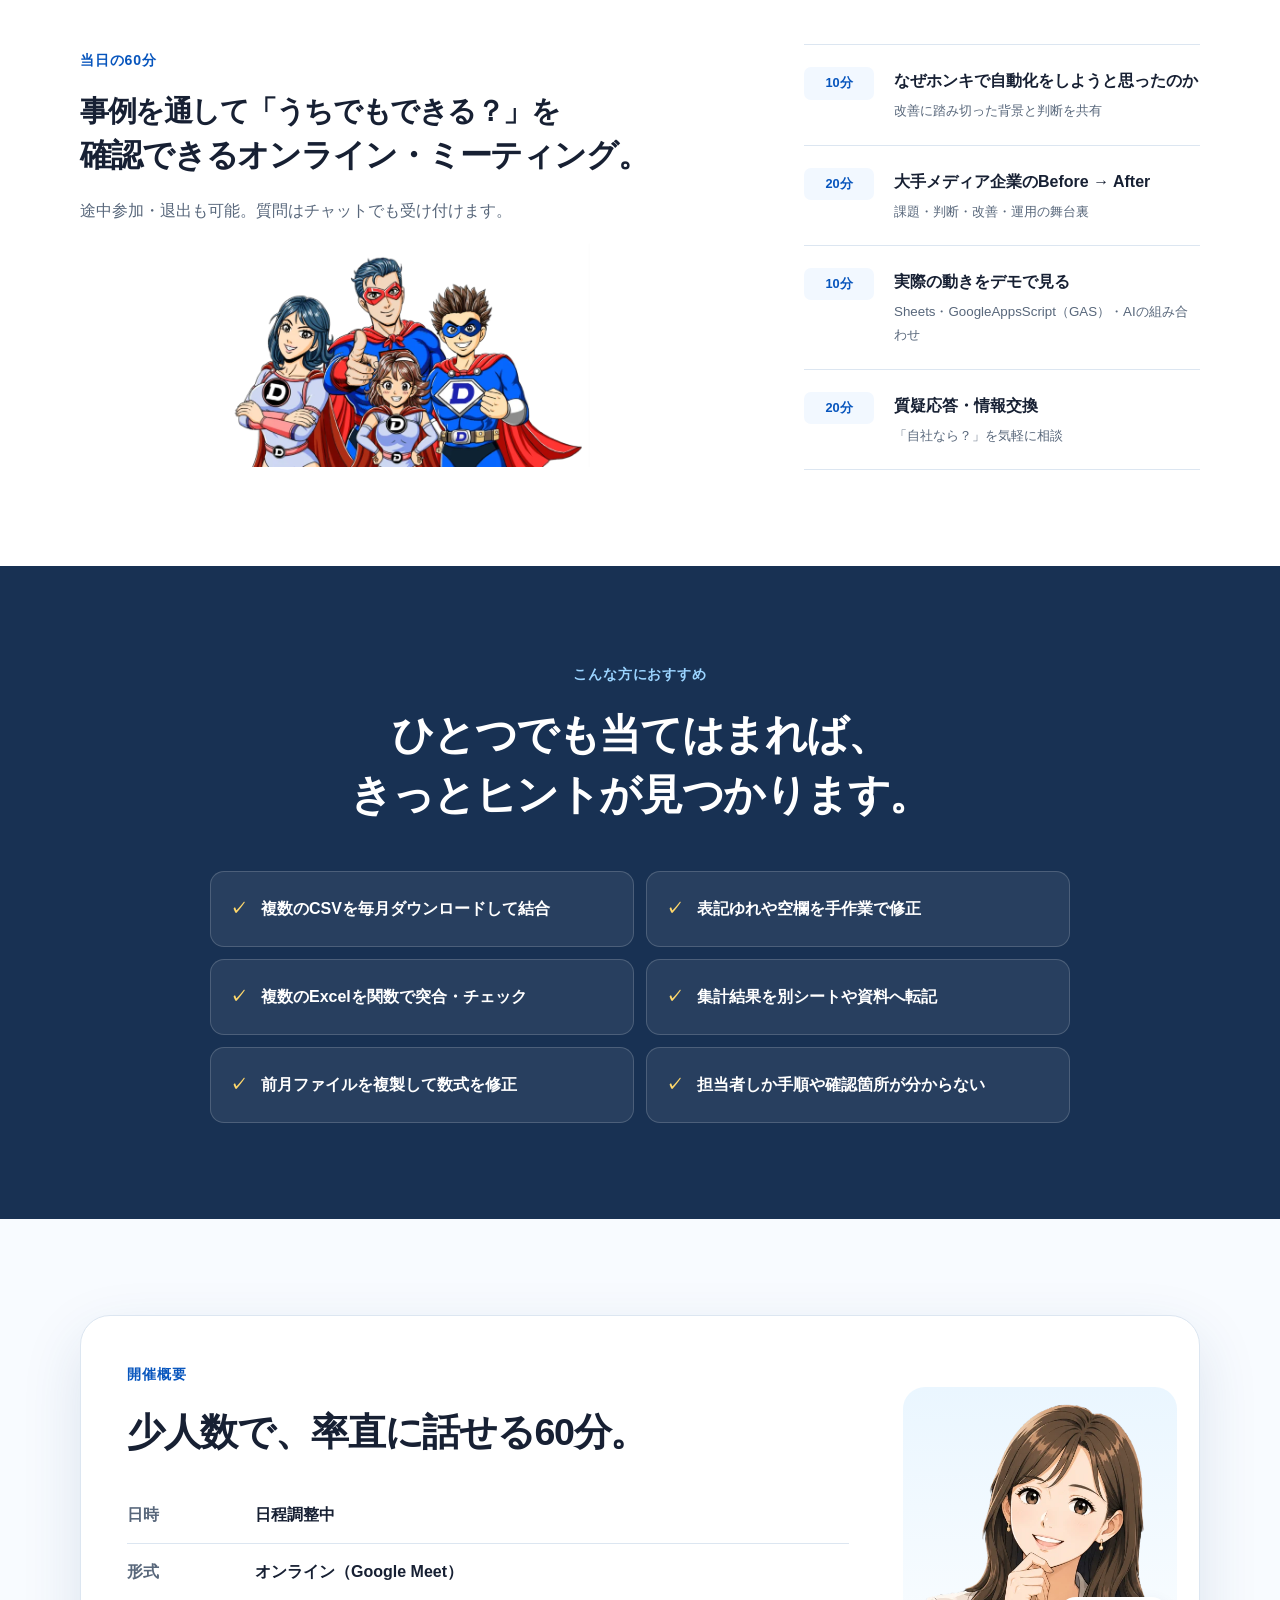
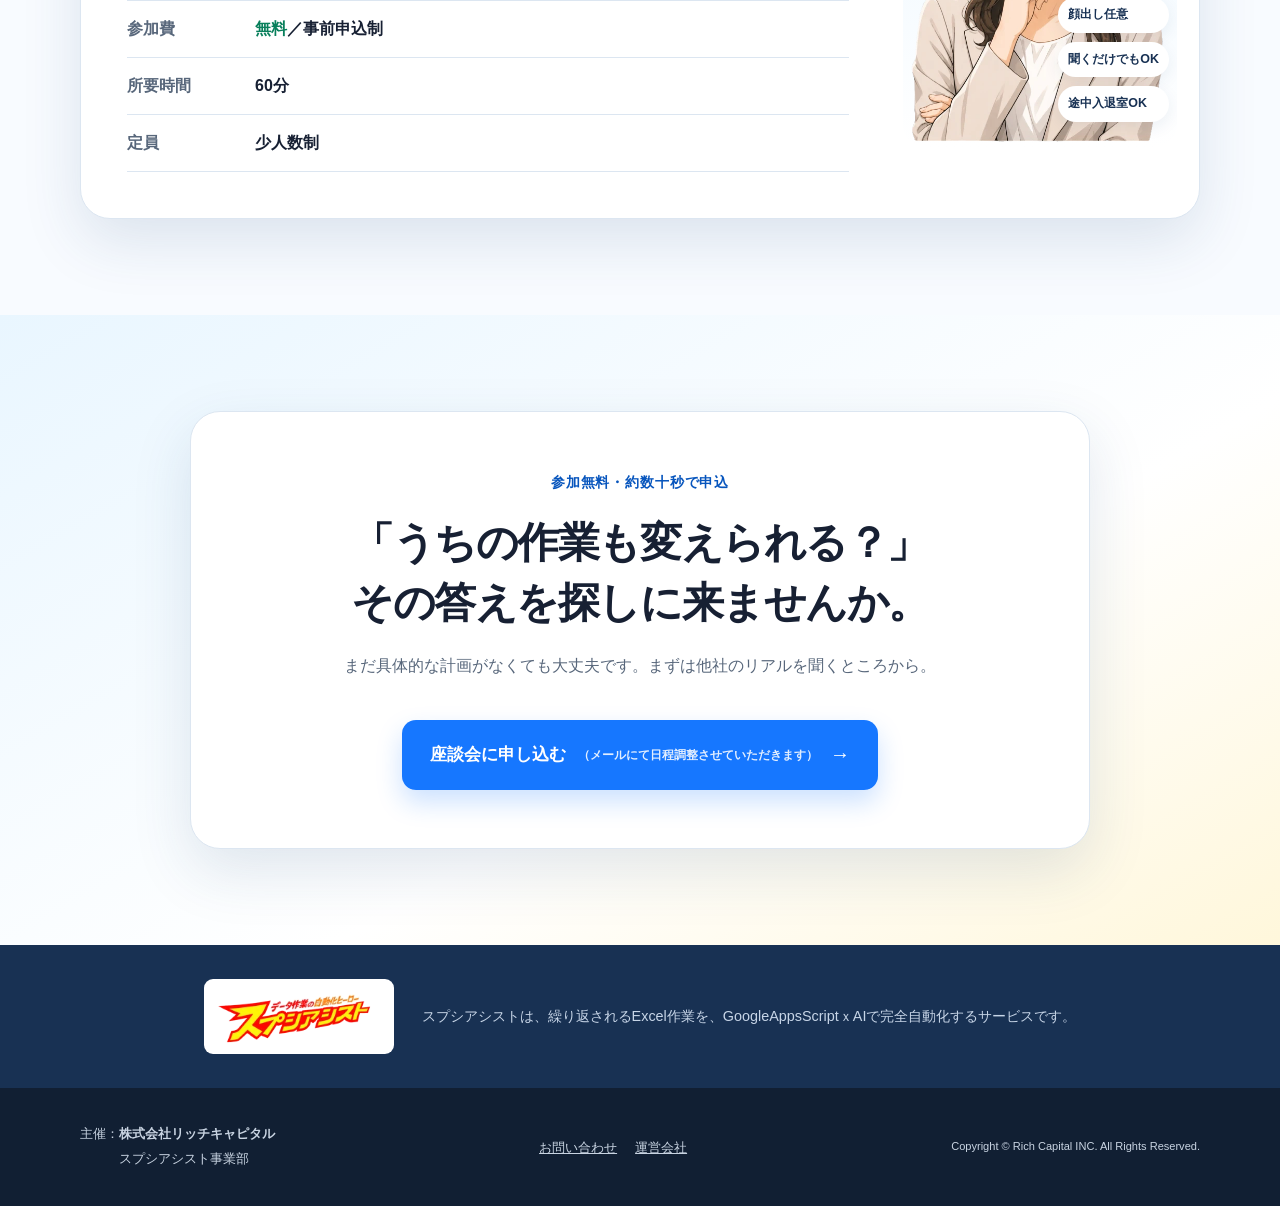
==== commit deb6aa49: "Blend hero result into background" ====
--- a/index.html
+++ b/index.html
@@ -10,7 +10,7 @@
   <link rel="canonical" href="https://konddy55.github.io/supushi-roundtable-lp/">
   <link rel="icon" type="image/png" href="assets/favicon.png">
   <link rel="preload" as="image" href="assets/before-after.webp" type="image/webp" fetchpriority="high">
-  <link rel="stylesheet" href="assets/css/style.css?v=20260805-12">
+  <link rel="stylesheet" href="assets/css/style.css?v=20260805-13">
   <meta property="og:type" content="website">
   <meta property="og:locale" content="ja_JP">
   <meta property="og:site_name" content="スプシアシスト">
--- a/assets/css/style.css
+++ b/assets/css/style.css
@@ -35,7 +35,7 @@
 /* 2026-08 copy and hero visual refinements */
 .hero-title-top{display:block;font-size:.62em;line-height:1.38;letter-spacing:-.045em;color:var(--ink)}
 .hero-title-top span{display:block;white-space:nowrap}
-.hero-result{align-self:center;margin:0;padding:18px 24px;background:rgba(223,243,255,.7);color:var(--blue-d);font-size:clamp(2.6rem,4.4vw,3.8rem);font-weight:900;line-height:1.08;letter-spacing:-.075em;text-align:center;white-space:nowrap;transform:translateX(-90px)}
+.hero-result{align-self:center;margin:0;padding:18px 24px;background:transparent;color:var(--blue-d);font-size:clamp(2.6rem,4.4vw,3.8rem);font-weight:900;line-height:1.08;letter-spacing:-.075em;text-align:center;white-space:nowrap;transform:translateX(-90px)}
 .hero-note{font-size:1rem;line-height:1.9}
 .hero-note span{display:block;color:var(--muted);font-size:1rem;font-weight:400;white-space:nowrap}
 .hero-note span+span{margin-top:.2em}
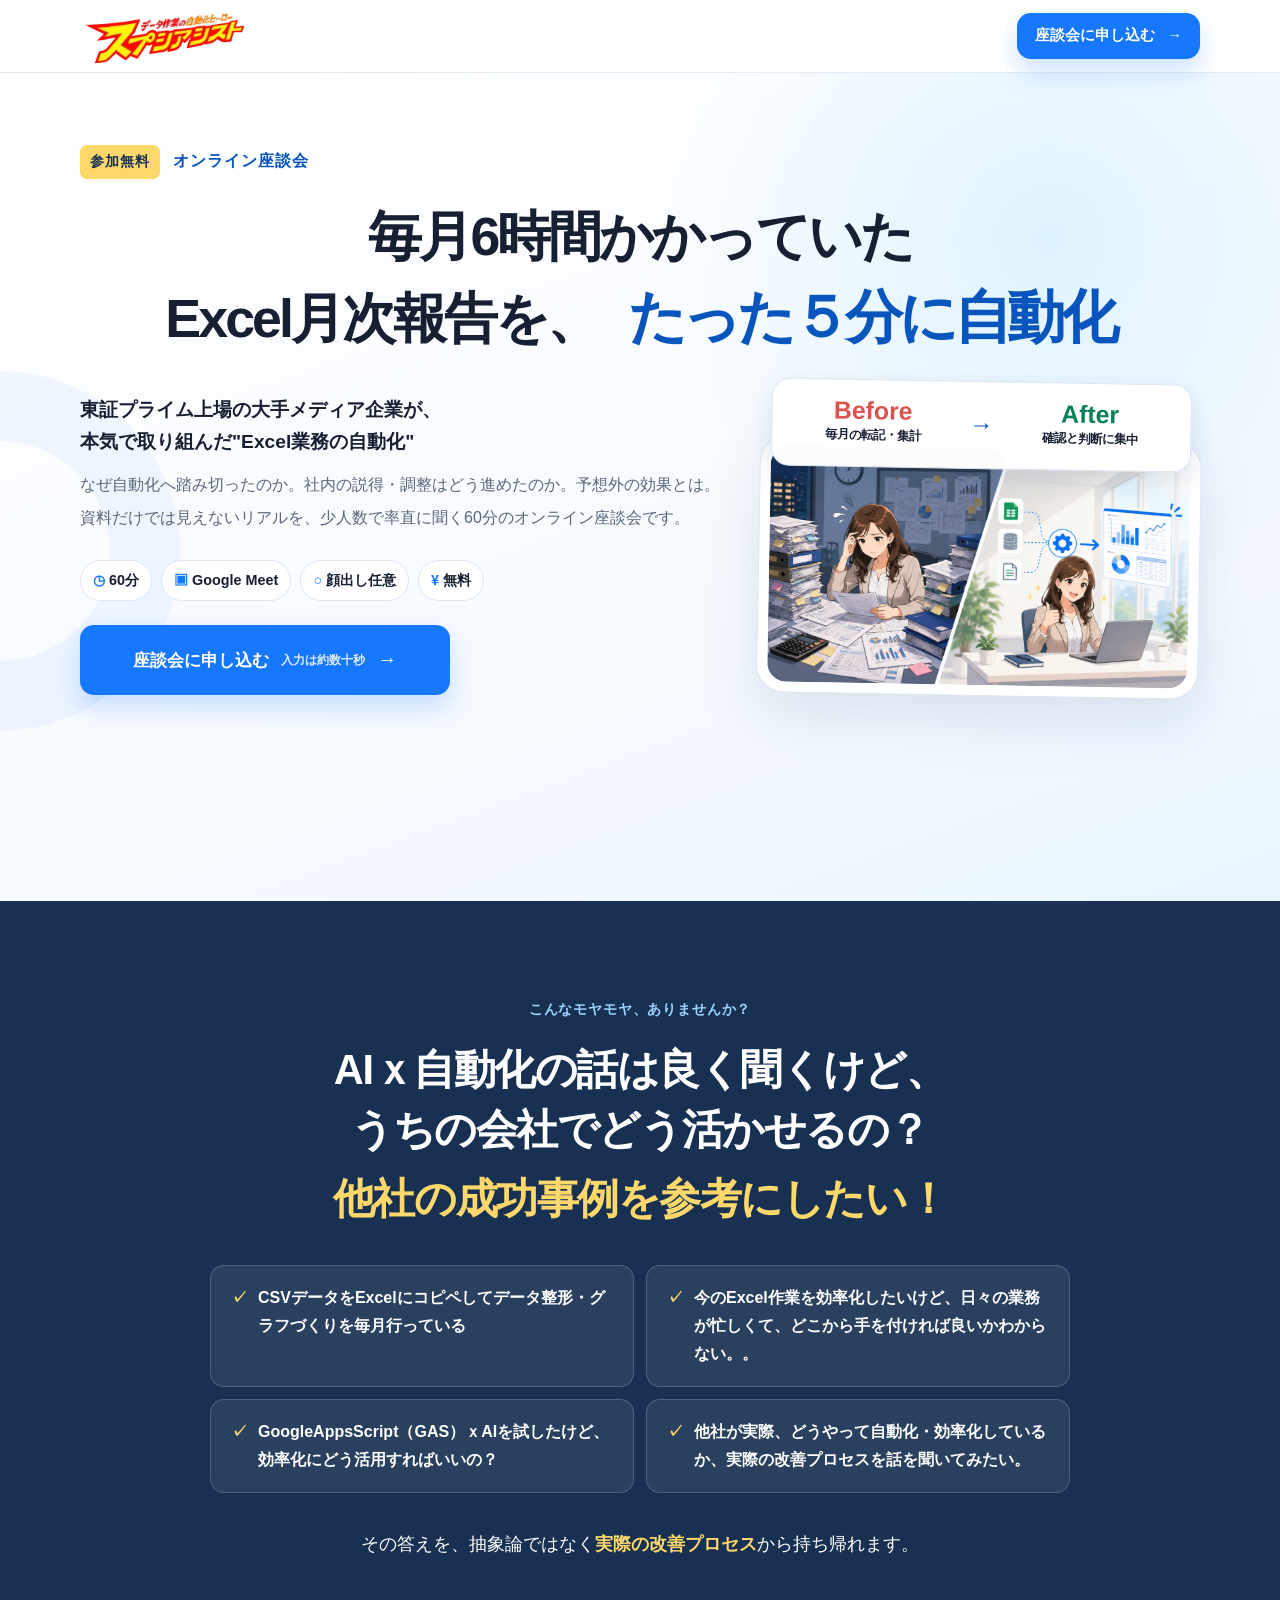
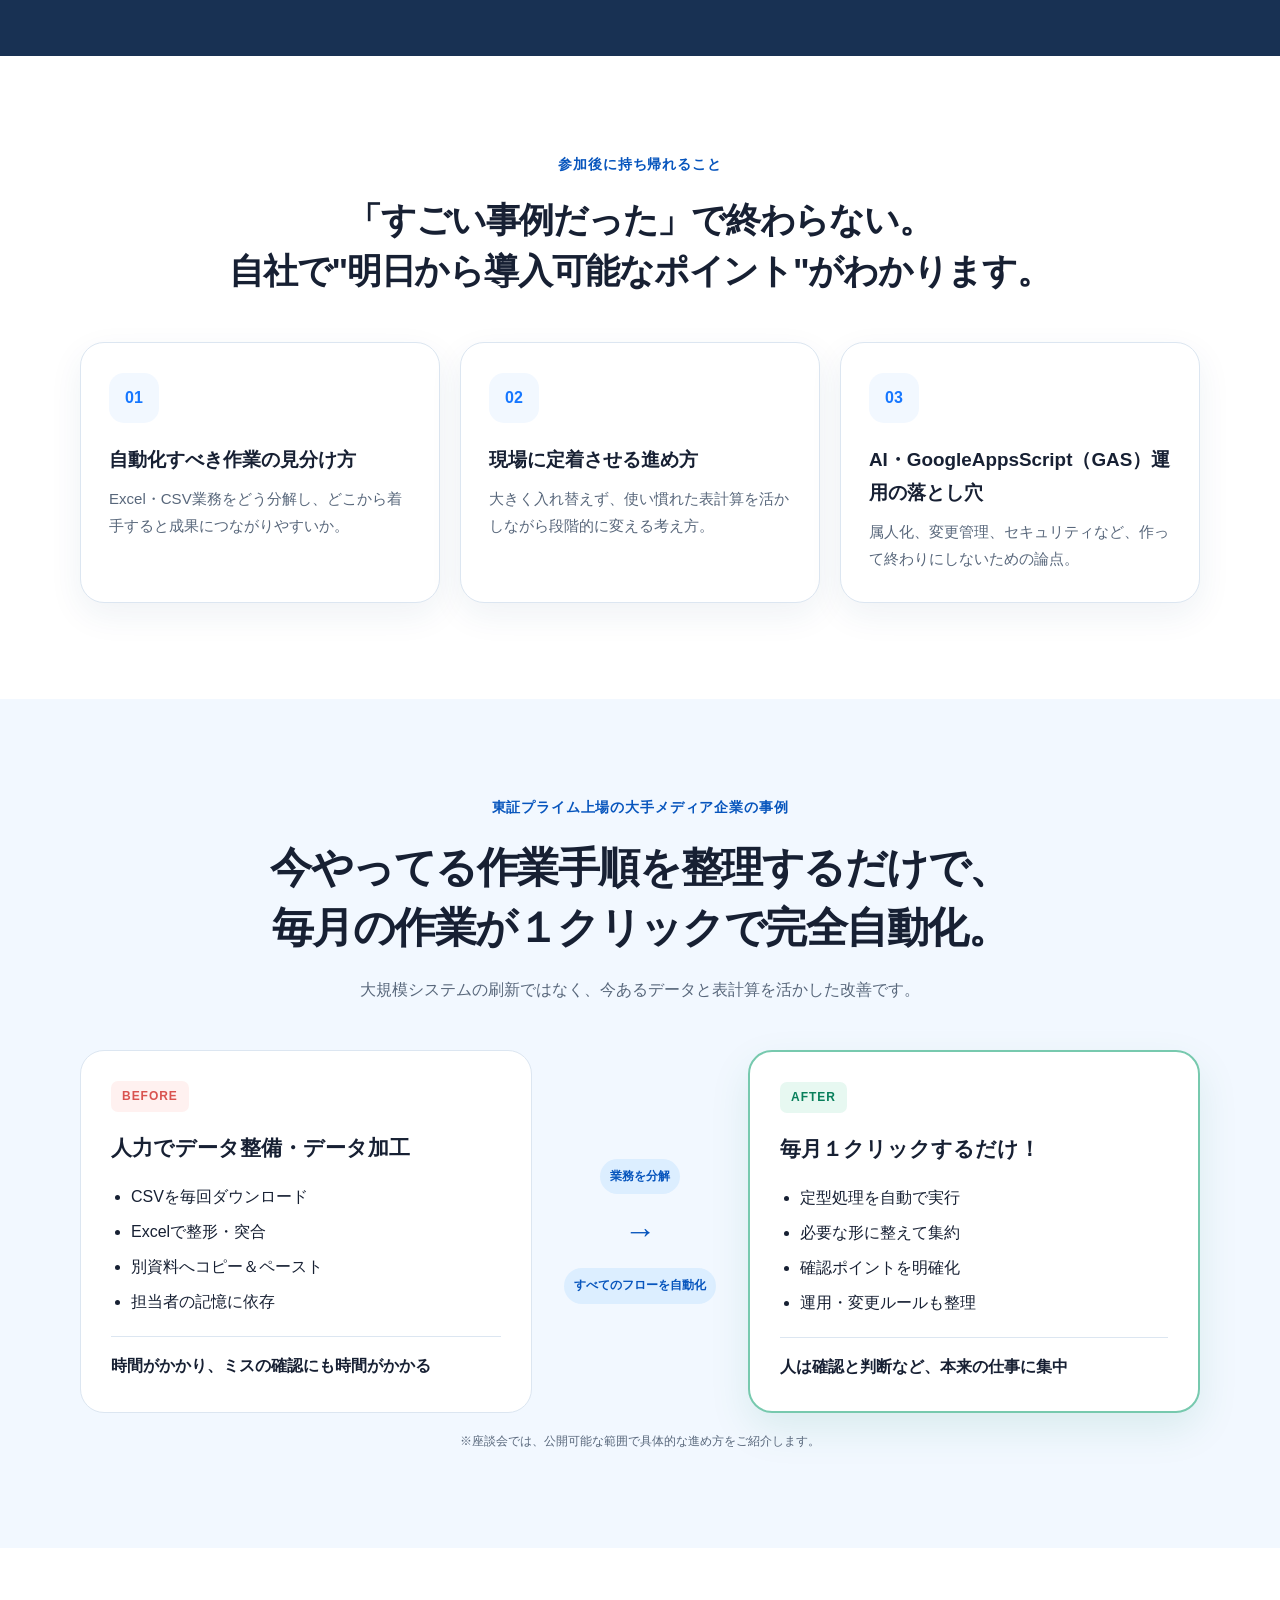
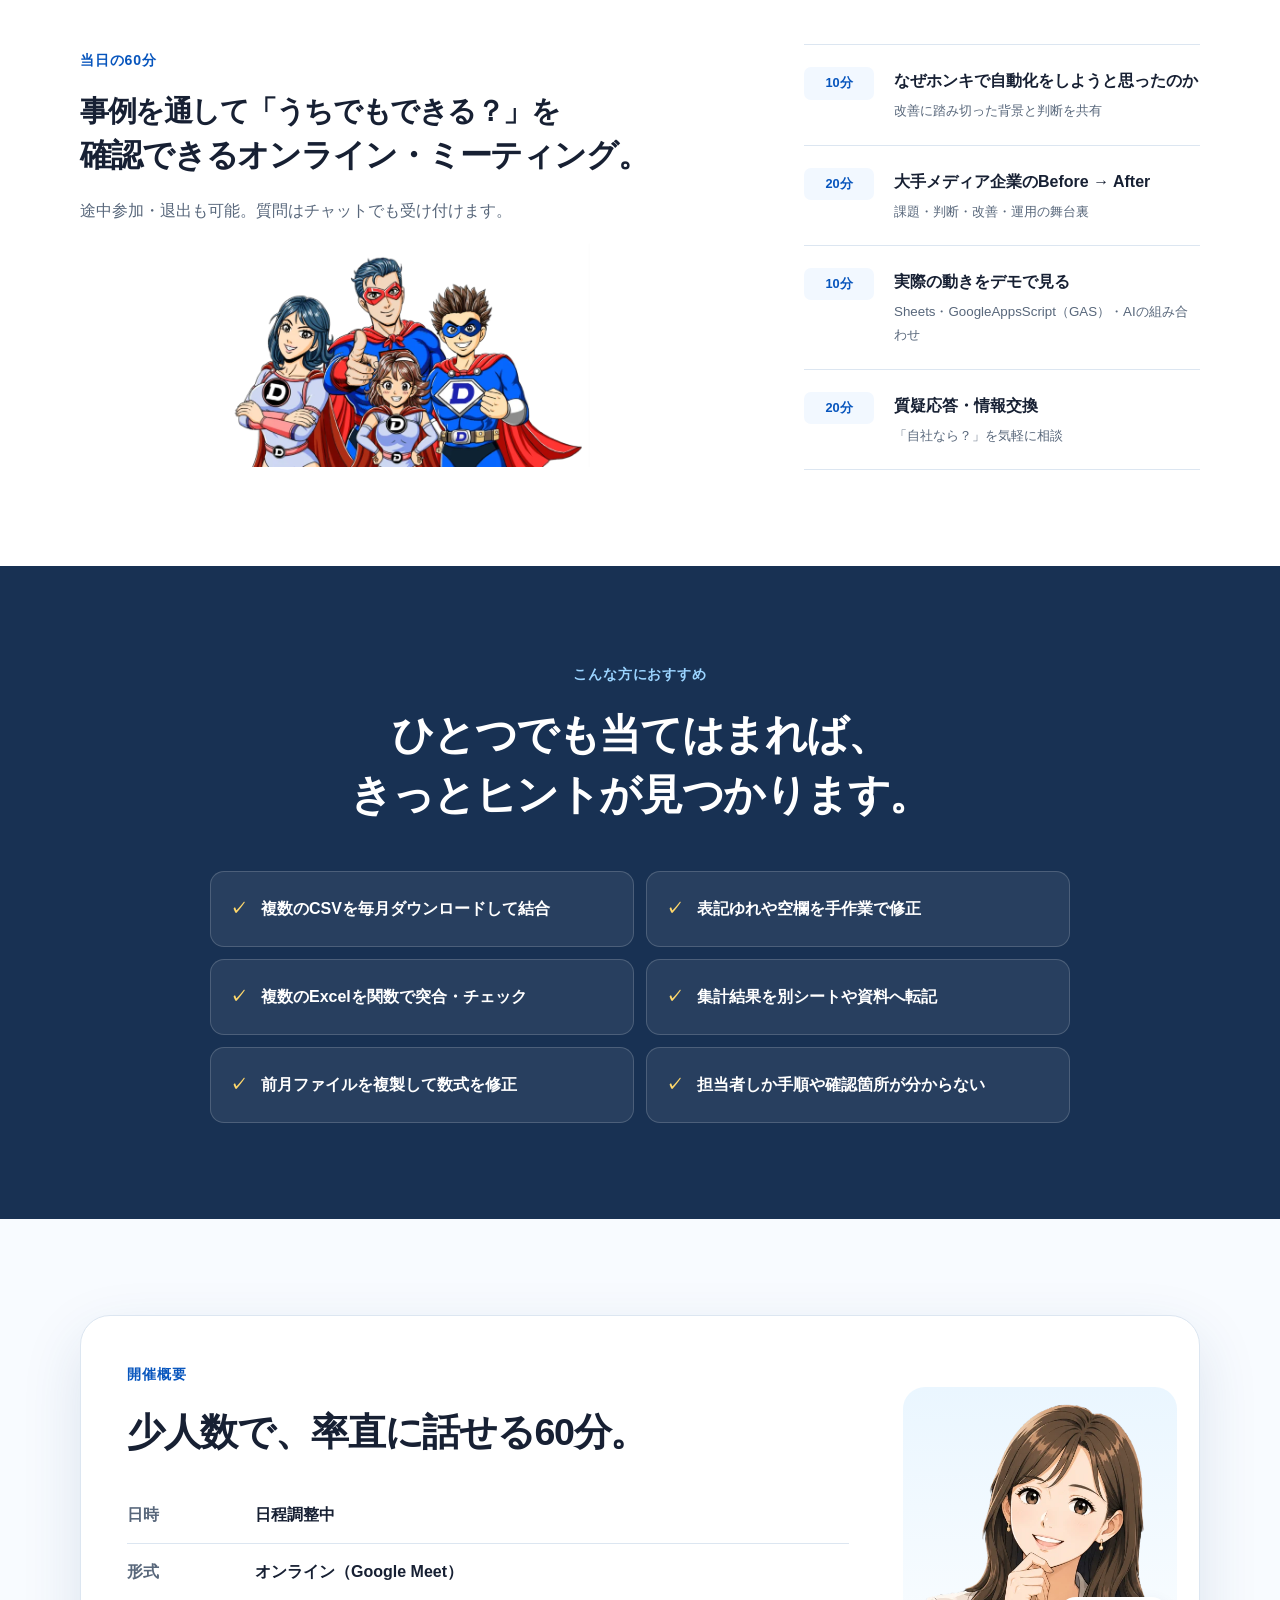
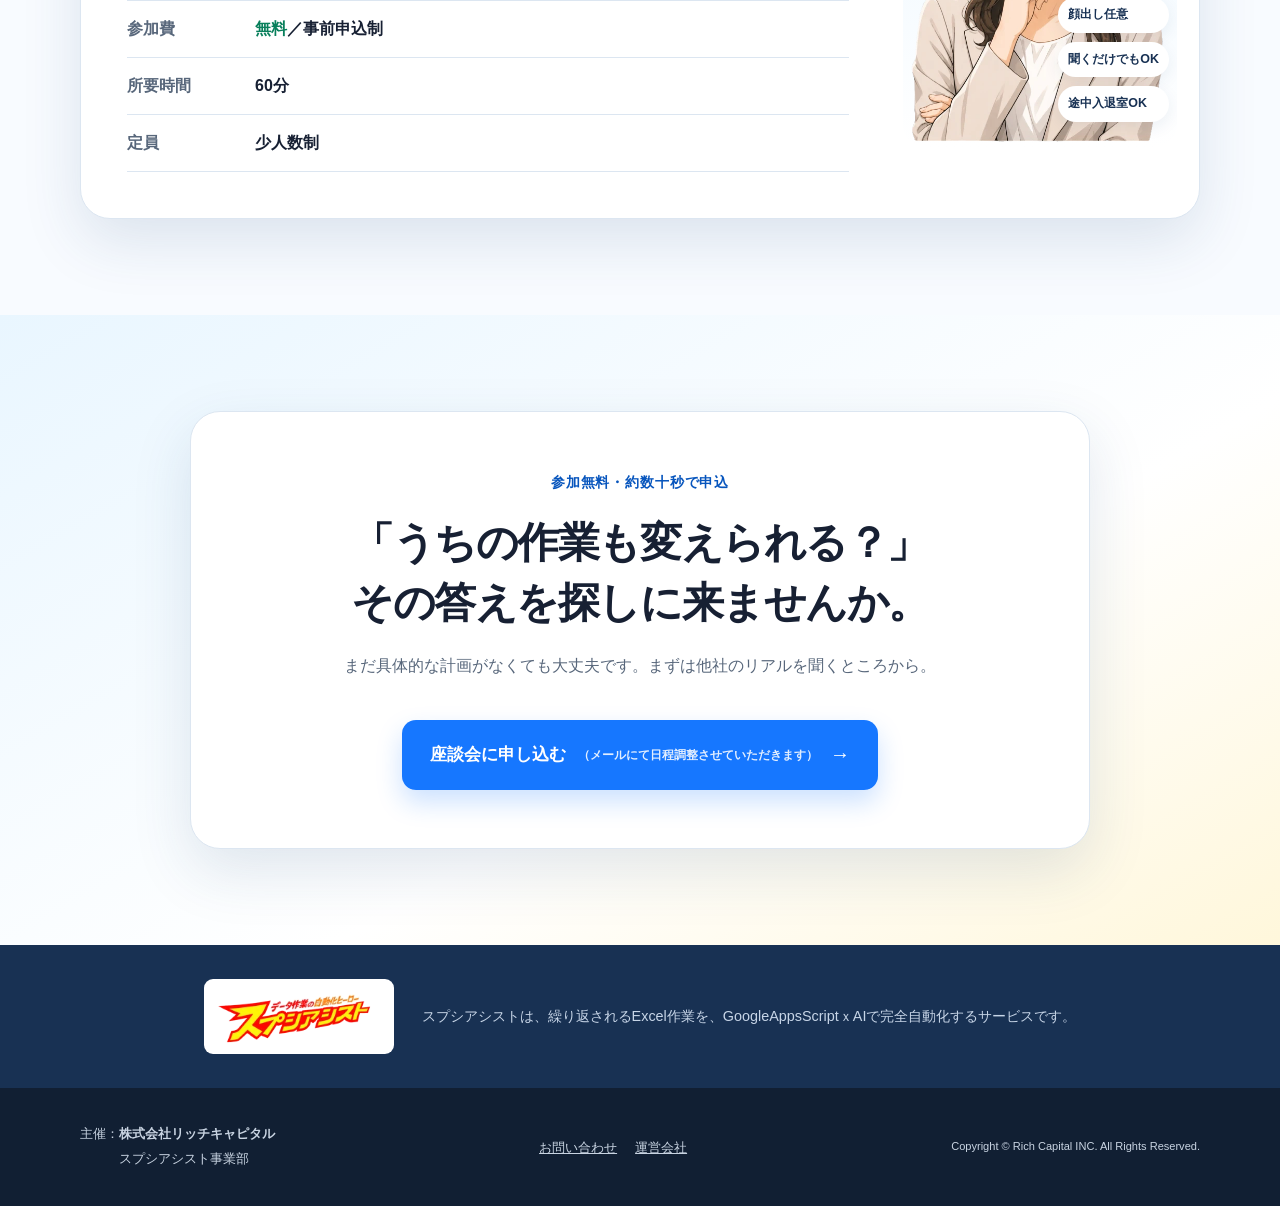
==== commit ecc81728: "Center hero headline in two lines" ====
--- a/index.html
+++ b/index.html
@@ -10,7 +10,7 @@
   <link rel="canonical" href="https://konddy55.github.io/supushi-roundtable-lp/">
   <link rel="icon" type="image/png" href="assets/favicon.png">
   <link rel="preload" as="image" href="assets/before-after.webp" type="image/webp" fetchpriority="high">
-  <link rel="stylesheet" href="assets/css/style.css?v=20260805-13">
+  <link rel="stylesheet" href="assets/css/style.css?v=20260805-14">
   <meta property="og:type" content="website">
   <meta property="og:locale" content="ja_JP">
   <meta property="og:site_name" content="スプシアシスト">
@@ -39,8 +39,7 @@
         <div class="hero-heading">
           <p class="kicker"><span>参加無料</span> オンライン座談会</p>
           <div class="hero-headline-row">
-            <h1><span class="hero-title-top"><span>毎月6時間かかっていた</span><span>Excel月次報告を、</span></span></h1>
-            <p class="hero-result">たった５分に自動化</p>
+            <h1><span class="hero-title-first">毎月6時間かかっていた</span><span class="hero-title-second"><span>Excel月次報告を、</span><span class="hero-result">たった５分に自動化</span></span></h1>
           </div>
         </div>
         <div class="hero-copy">
--- a/assets/css/style.css
+++ b/assets/css/style.css
@@ -35,7 +35,7 @@
 /* 2026-08 copy and hero visual refinements */
 .hero-title-top{display:block;font-size:.62em;line-height:1.38;letter-spacing:-.045em;color:var(--ink)}
 .hero-title-top span{display:block;white-space:nowrap}
-.hero-result{align-self:center;margin:0;padding:18px 24px;background:transparent;color:var(--blue-d);font-size:clamp(2.6rem,4.4vw,3.8rem);font-weight:900;line-height:1.08;letter-spacing:-.075em;text-align:center;white-space:nowrap;transform:translateX(-90px)}
+.hero-result{background:transparent;color:var(--blue-d);font-weight:900;letter-spacing:-.075em;white-space:nowrap}
 .hero-note{font-size:1rem;line-height:1.9}
 .hero-note span{display:block;color:var(--muted);font-size:1rem;font-weight:400;white-space:nowrap}
 .hero-note span+span{margin-top:.2em}
@@ -47,7 +47,7 @@
 .emphasis-line{margin-top:.2em;color:var(--yellow)}
 .program h2{font-size:clamp(1.65rem,2.7vw,2.25rem)}
 .fit-grid p{min-height:76px;display:flex;align-items:center;line-height:1.55}
-@media(max-width:640px){.hero-title-top{font-size:.58em}.hero-title-top span{white-space:normal;text-wrap:balance}.hero-result{font-size:clamp(2rem,9vw,2.4rem);padding:14px 10px}.hero-note{font-size:.94rem;line-height:1.8}.hero-note span{font-size:.94rem;white-space:normal}.visual-card{margin-top:58px}.visual-card figcaption{top:-52px;left:4px;right:4px;min-height:76px;gap:6px;padding:9px 8px}.comparison-side b{font-size:1.25rem}.comparison-side small{font-size:.67rem}.comparison-arrow{font-size:1.2rem}.program h2{font-size:1.7rem}.fit-grid p{min-height:0}}
+@media(max-width:640px){.hero-title-top{font-size:.58em}.hero-title-top span{white-space:normal;text-wrap:balance}.hero-note{font-size:.94rem;line-height:1.8}.hero-note span{font-size:.94rem;white-space:normal}.visual-card{margin-top:58px}.visual-card figcaption{top:-52px;left:4px;right:4px;min-height:76px;gap:6px;padding:9px 8px}.comparison-side b{font-size:1.25rem}.comparison-side small{font-size:.67rem}.comparison-arrow{font-size:1.2rem}.program h2{font-size:1.7rem}.fit-grid p{min-height:0}}
 
 /* 2026-08-04 content layout refinements */
 .hero-lead{max-width:650px}
@@ -70,13 +70,16 @@
 .hero-grid{grid-template-columns:minmax(0,1.18fr) minmax(0,.82fr);column-gap:42px;row-gap:34px;align-items:start}
 .hero-heading{grid-column:1/-1}
 .hero-heading .kicker{margin-bottom:24px}
-.hero-headline-row{display:grid;grid-template-columns:minmax(0,1.18fr) minmax(0,.82fr);gap:42px;align-items:center}
+.hero-headline-row{text-align:center}
 .hero-headline-row h1{margin:0;font-size:clamp(2.35rem,4.2vw,3.65rem);line-height:1.23}
+.hero-title-first{display:block;margin:0 auto .22em;white-space:nowrap}
+.hero-title-second{display:flex;align-items:baseline;justify-content:center;gap:.55em;white-space:nowrap}
+.hero-title-second .hero-result{font-size:1.08em}
 .hero-title-top{font-size:1em;line-height:1.35;letter-spacing:-.055em}
 .hero-copy{align-self:start;padding-top:8px}
 .hero-visual{align-self:start;width:540px;max-width:100%;justify-self:end;margin-top:52px;transform:none}
 .hero-visual .visual-card{margin-top:0}
 .footer-organizer{display:grid;grid-template-columns:auto 1fr;align-items:start}
 .footer-organizer p{margin-top:2px}
-@media(max-width:900px){.hero-grid{grid-template-columns:1fr;row-gap:34px}.hero-headline-row{grid-template-columns:1fr;gap:22px}.hero-result{transform:none}.hero-visual{width:auto;margin-top:38px}.hero-visual .visual-card{margin-top:58px}.hero-note span{white-space:normal}.program-heading-main{white-space:nowrap!important;font-size:.84em}}
-@media(max-width:640px){.hero-headline-row h1{font-size:1.85rem}.program-heading-main{white-space:normal!important;font-size:1em}.button-final small{width:100%;line-height:1.45}}
+@media(max-width:900px){.hero-grid{grid-template-columns:1fr;row-gap:34px}.hero-visual{width:auto;margin-top:38px}.hero-visual .visual-card{margin-top:58px}.hero-note span{white-space:normal}.program-heading-main{white-space:nowrap!important;font-size:.84em}}
+@media(max-width:640px){.hero-headline-row h1{font-size:1.85rem}.hero-title-first{white-space:normal}.hero-title-second{flex-direction:column;align-items:center;gap:.12em;white-space:normal}.program-heading-main{white-space:normal!important;font-size:1em}.button-final small{width:100%;line-height:1.45}}
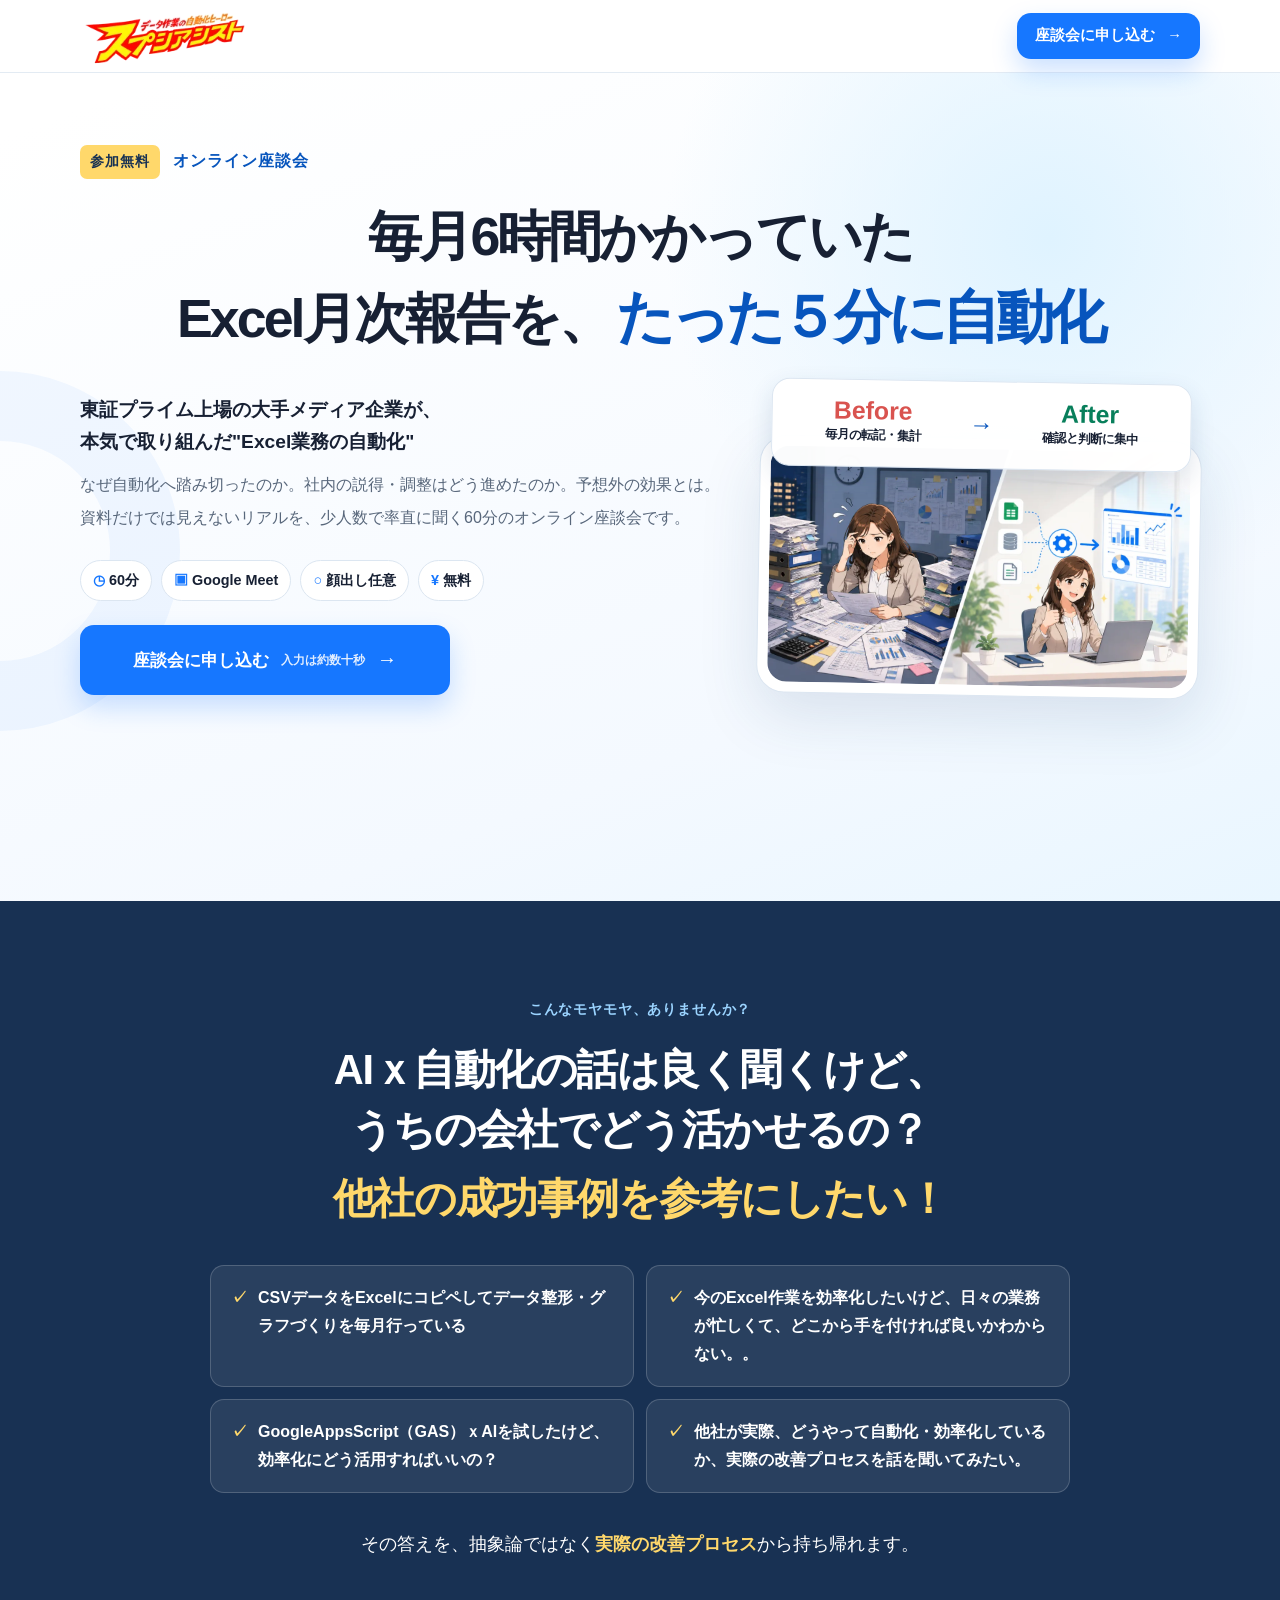
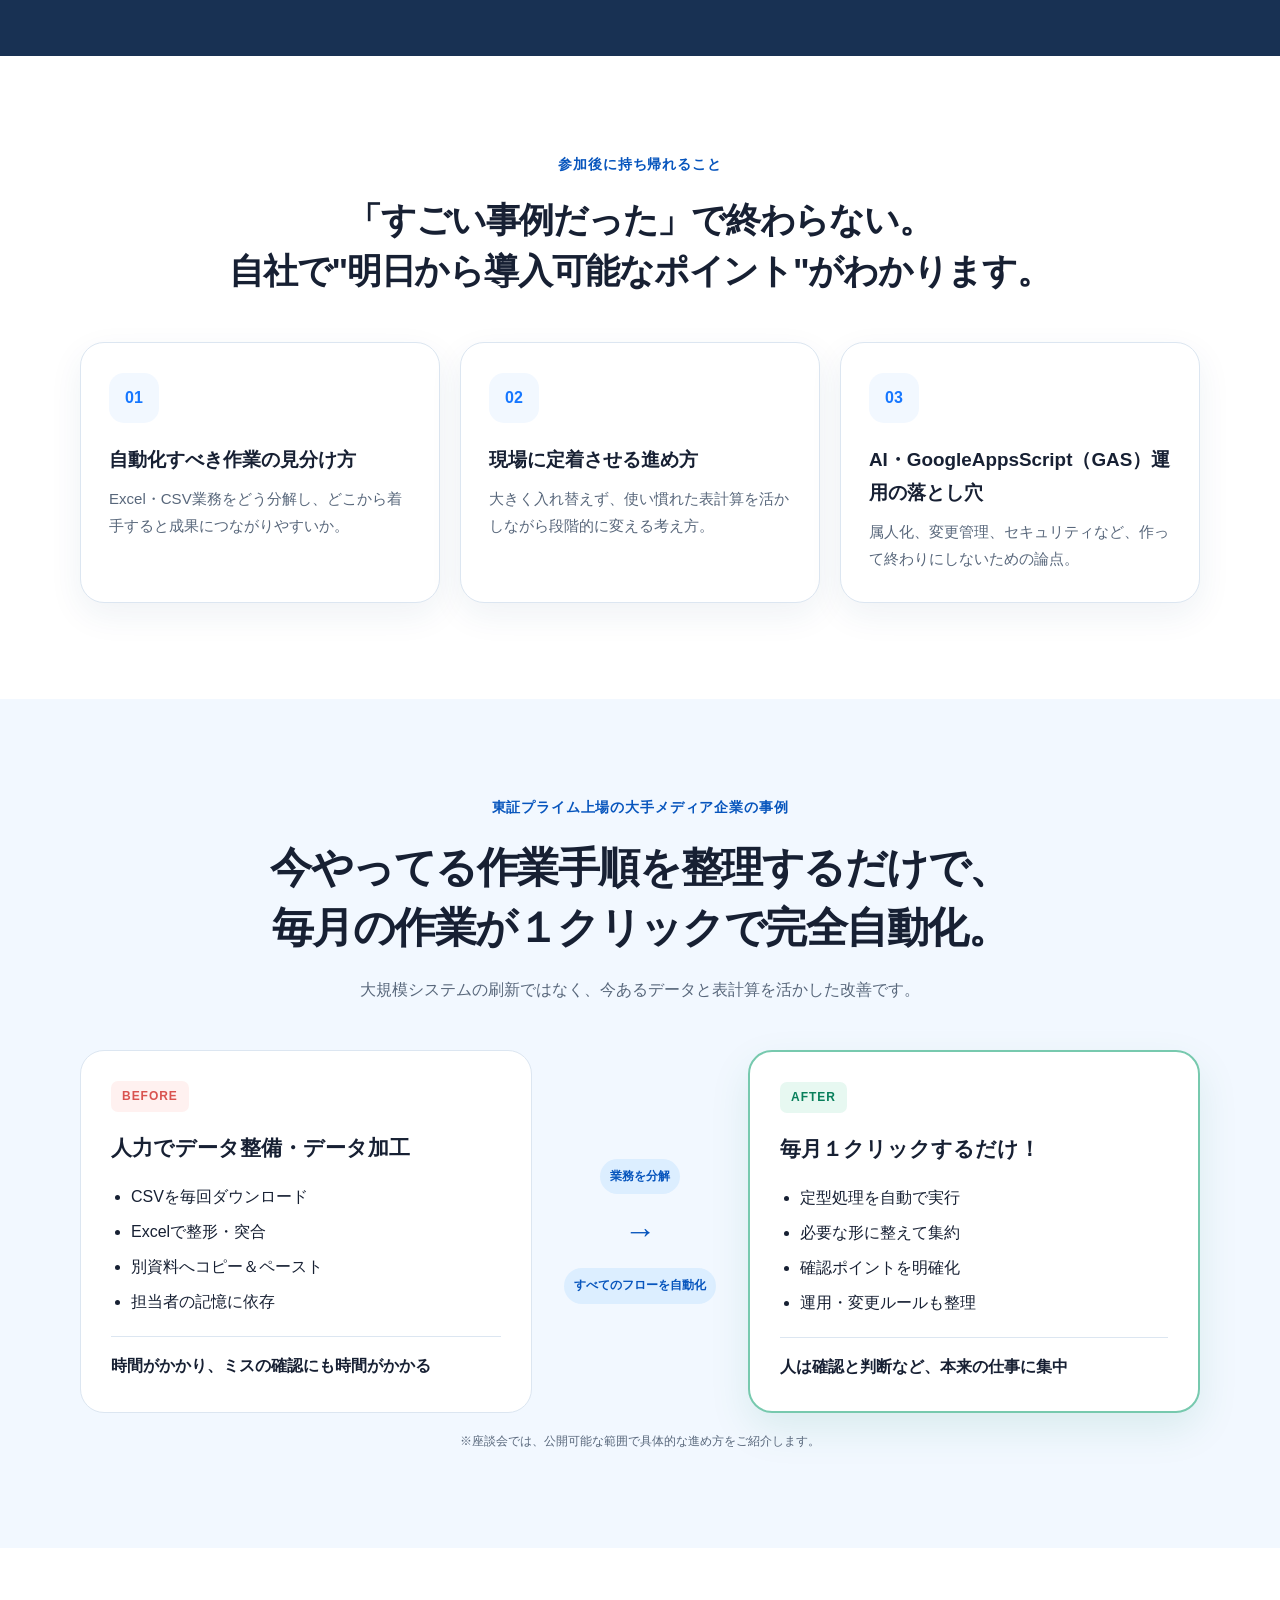
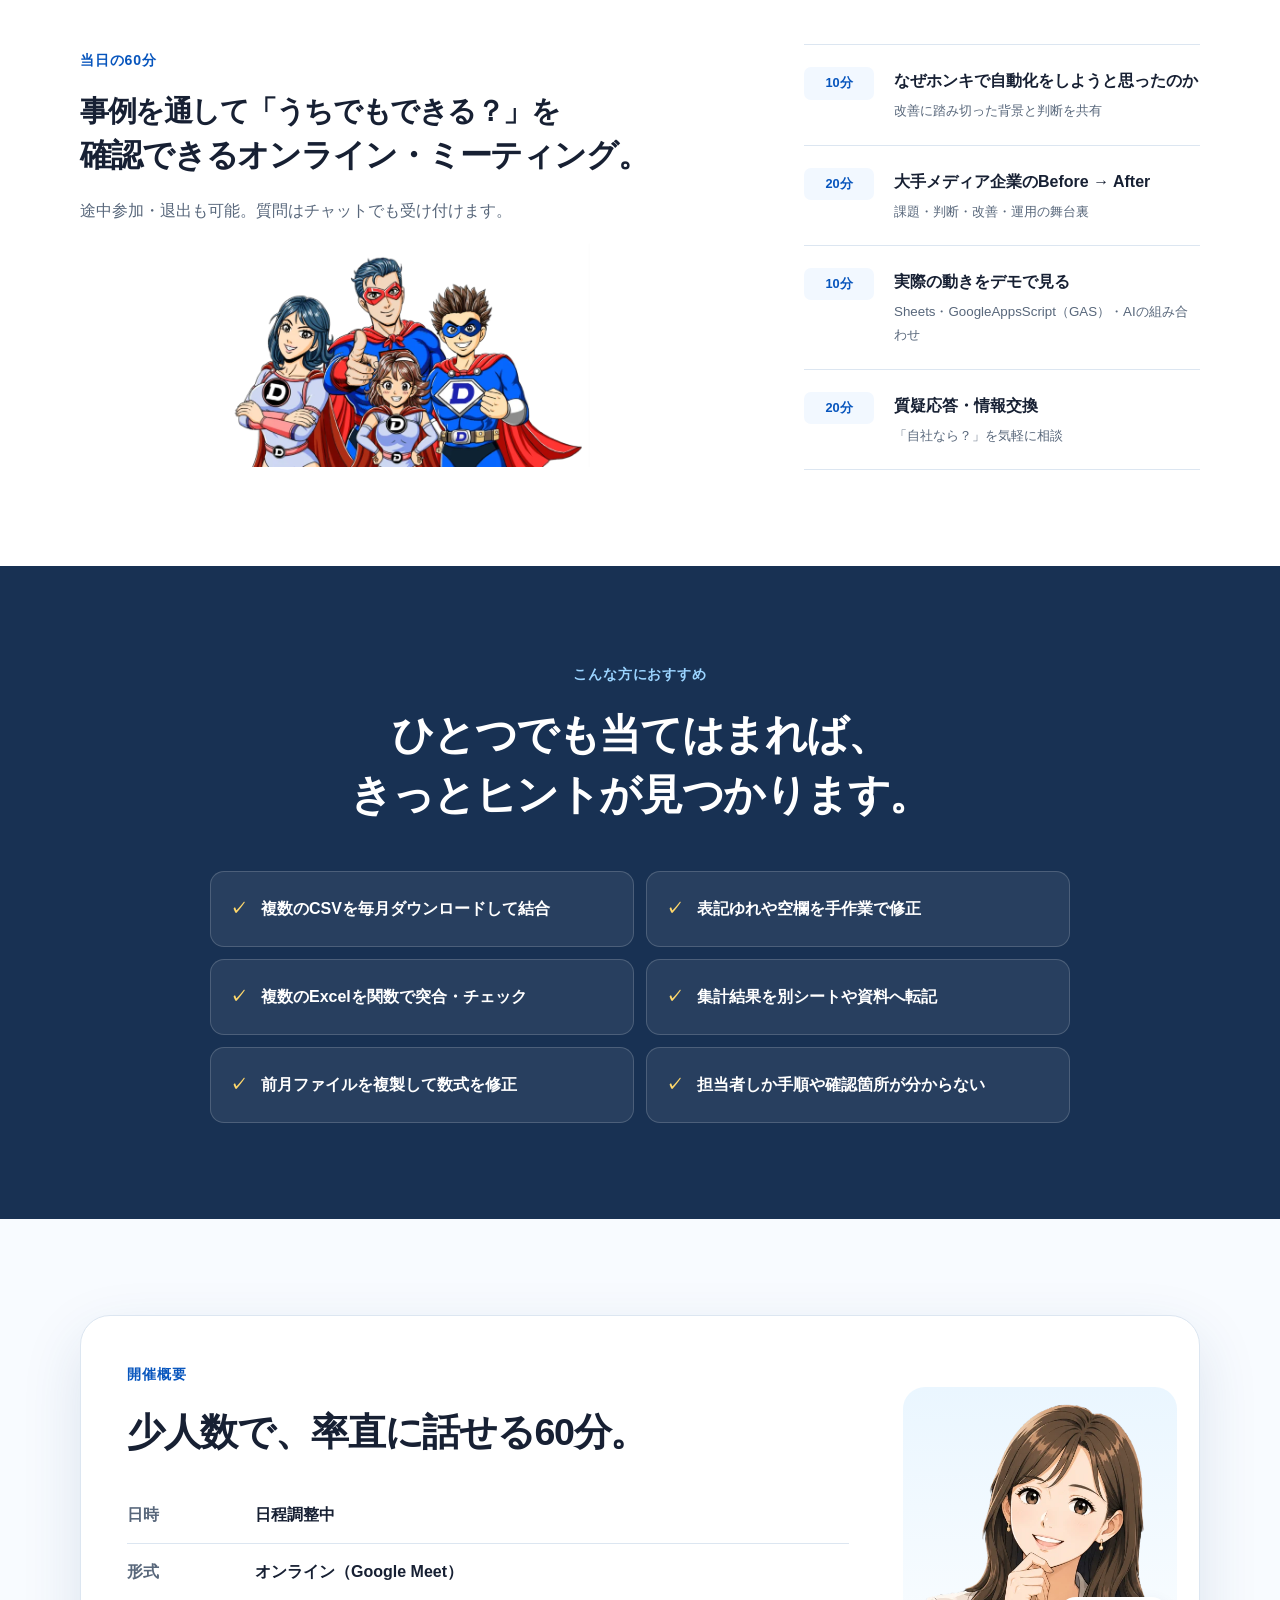
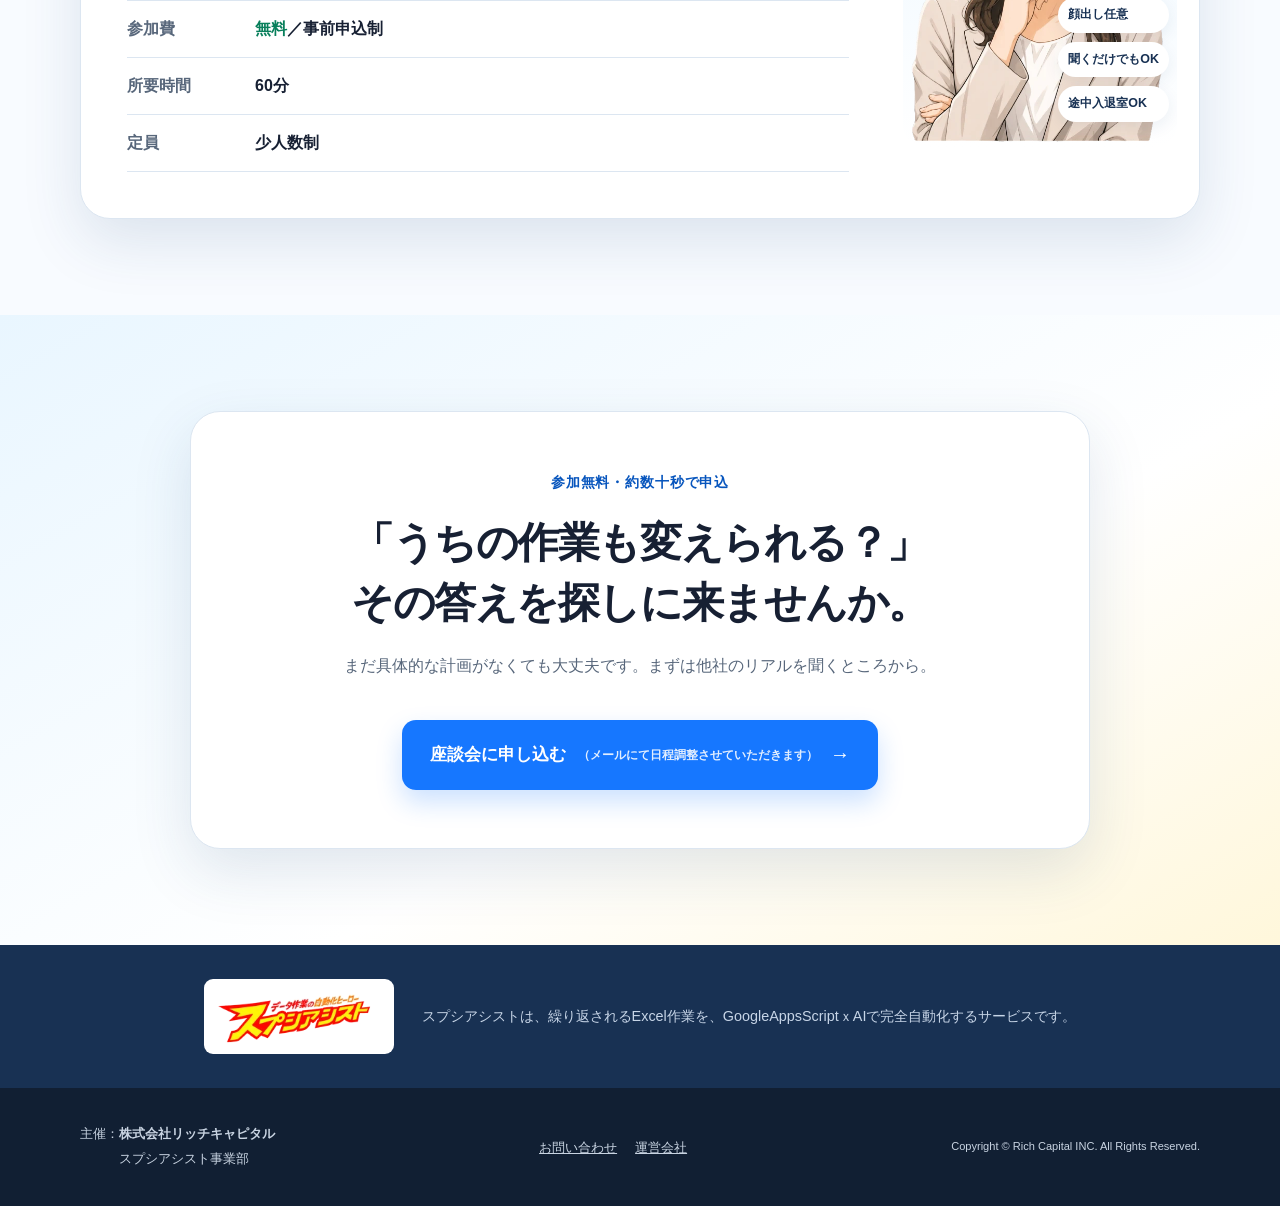
==== commit 33708a59: "Tighten hero headline spacing" ====
--- a/index.html
+++ b/index.html
@@ -10,7 +10,7 @@
   <link rel="canonical" href="https://konddy55.github.io/supushi-roundtable-lp/">
   <link rel="icon" type="image/png" href="assets/favicon.png">
   <link rel="preload" as="image" href="assets/before-after.webp" type="image/webp" fetchpriority="high">
-  <link rel="stylesheet" href="assets/css/style.css?v=20260805-14">
+  <link rel="stylesheet" href="assets/css/style.css?v=20260805-15">
   <meta property="og:type" content="website">
   <meta property="og:locale" content="ja_JP">
   <meta property="og:site_name" content="スプシアシスト">
--- a/assets/css/style.css
+++ b/assets/css/style.css
@@ -73,7 +73,7 @@
 .hero-headline-row{text-align:center}
 .hero-headline-row h1{margin:0;font-size:clamp(2.35rem,4.2vw,3.65rem);line-height:1.23}
 .hero-title-first{display:block;margin:0 auto .22em;white-space:nowrap}
-.hero-title-second{display:flex;align-items:baseline;justify-content:center;gap:.55em;white-space:nowrap}
+.hero-title-second{display:flex;align-items:baseline;justify-content:center;gap:.12em;white-space:nowrap}
 .hero-title-second .hero-result{font-size:1.08em}
 .hero-title-top{font-size:1em;line-height:1.35;letter-spacing:-.055em}
 .hero-copy{align-self:start;padding-top:8px}
